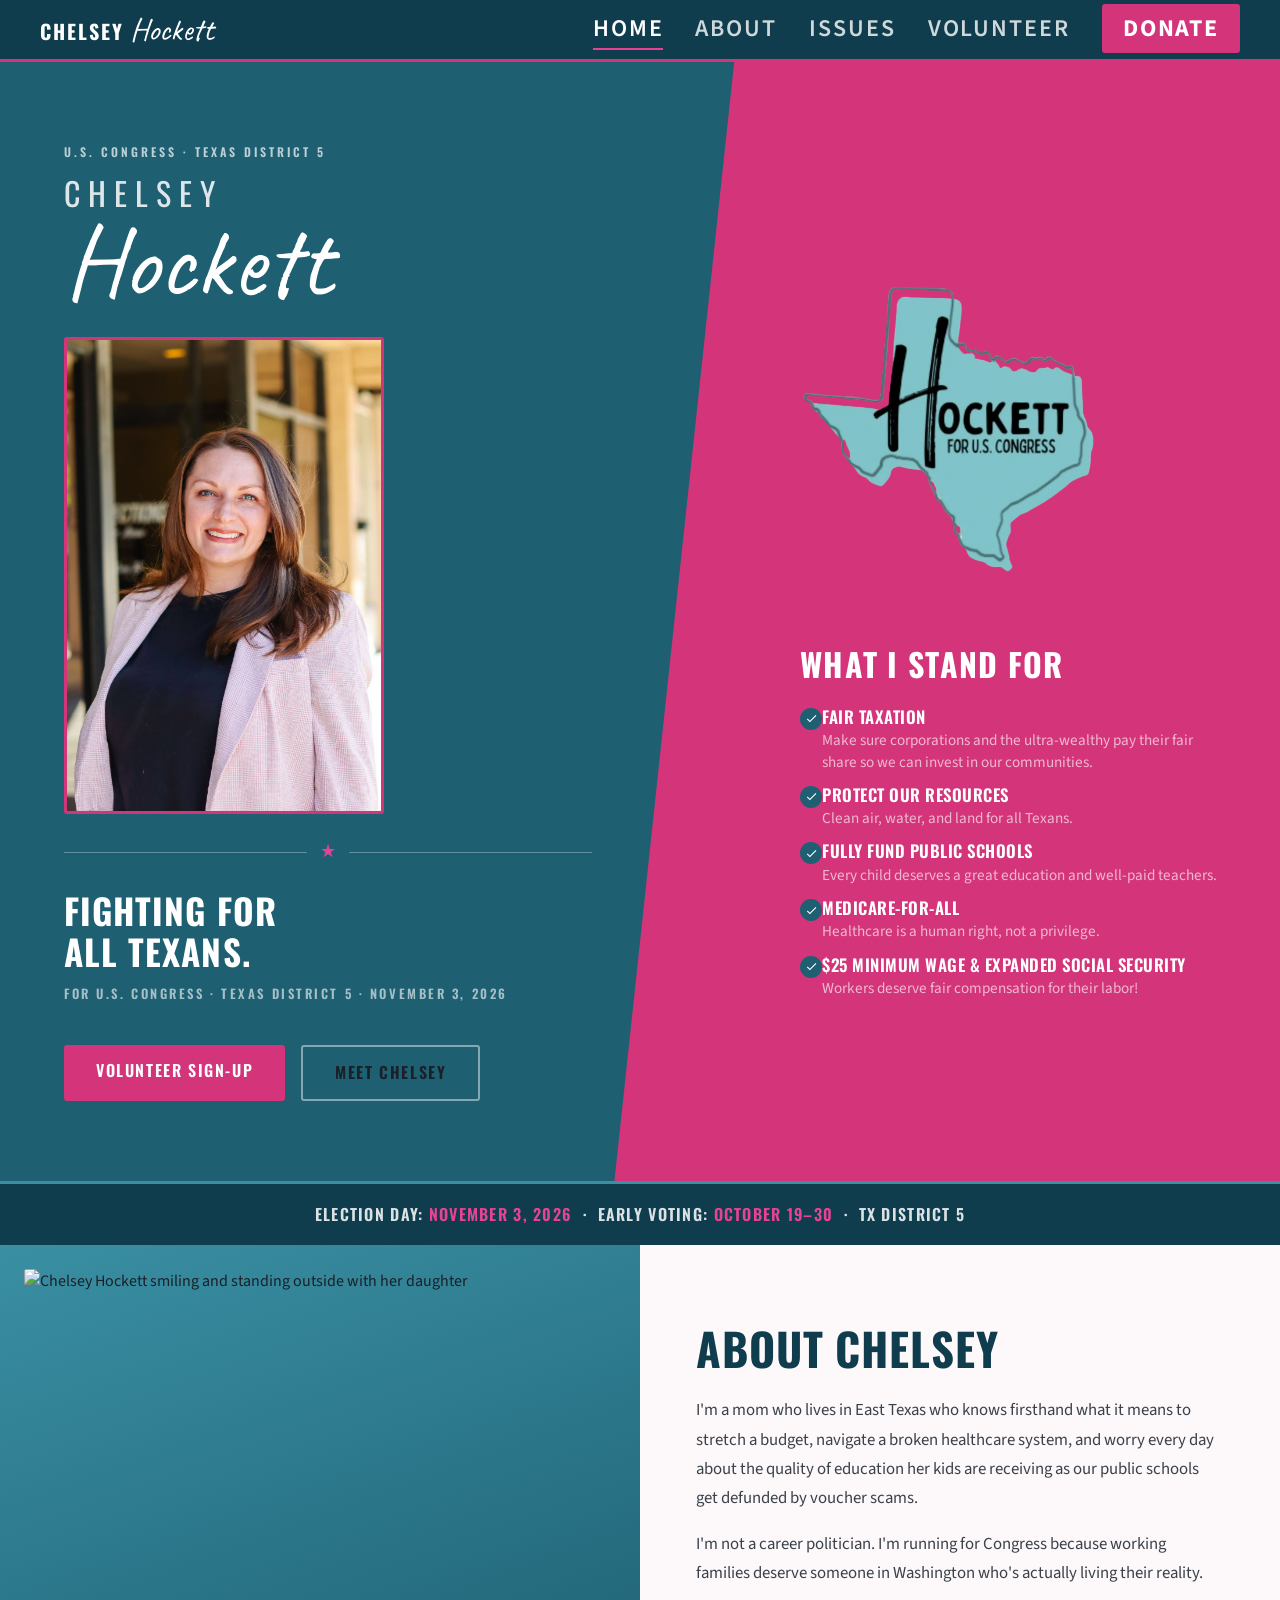
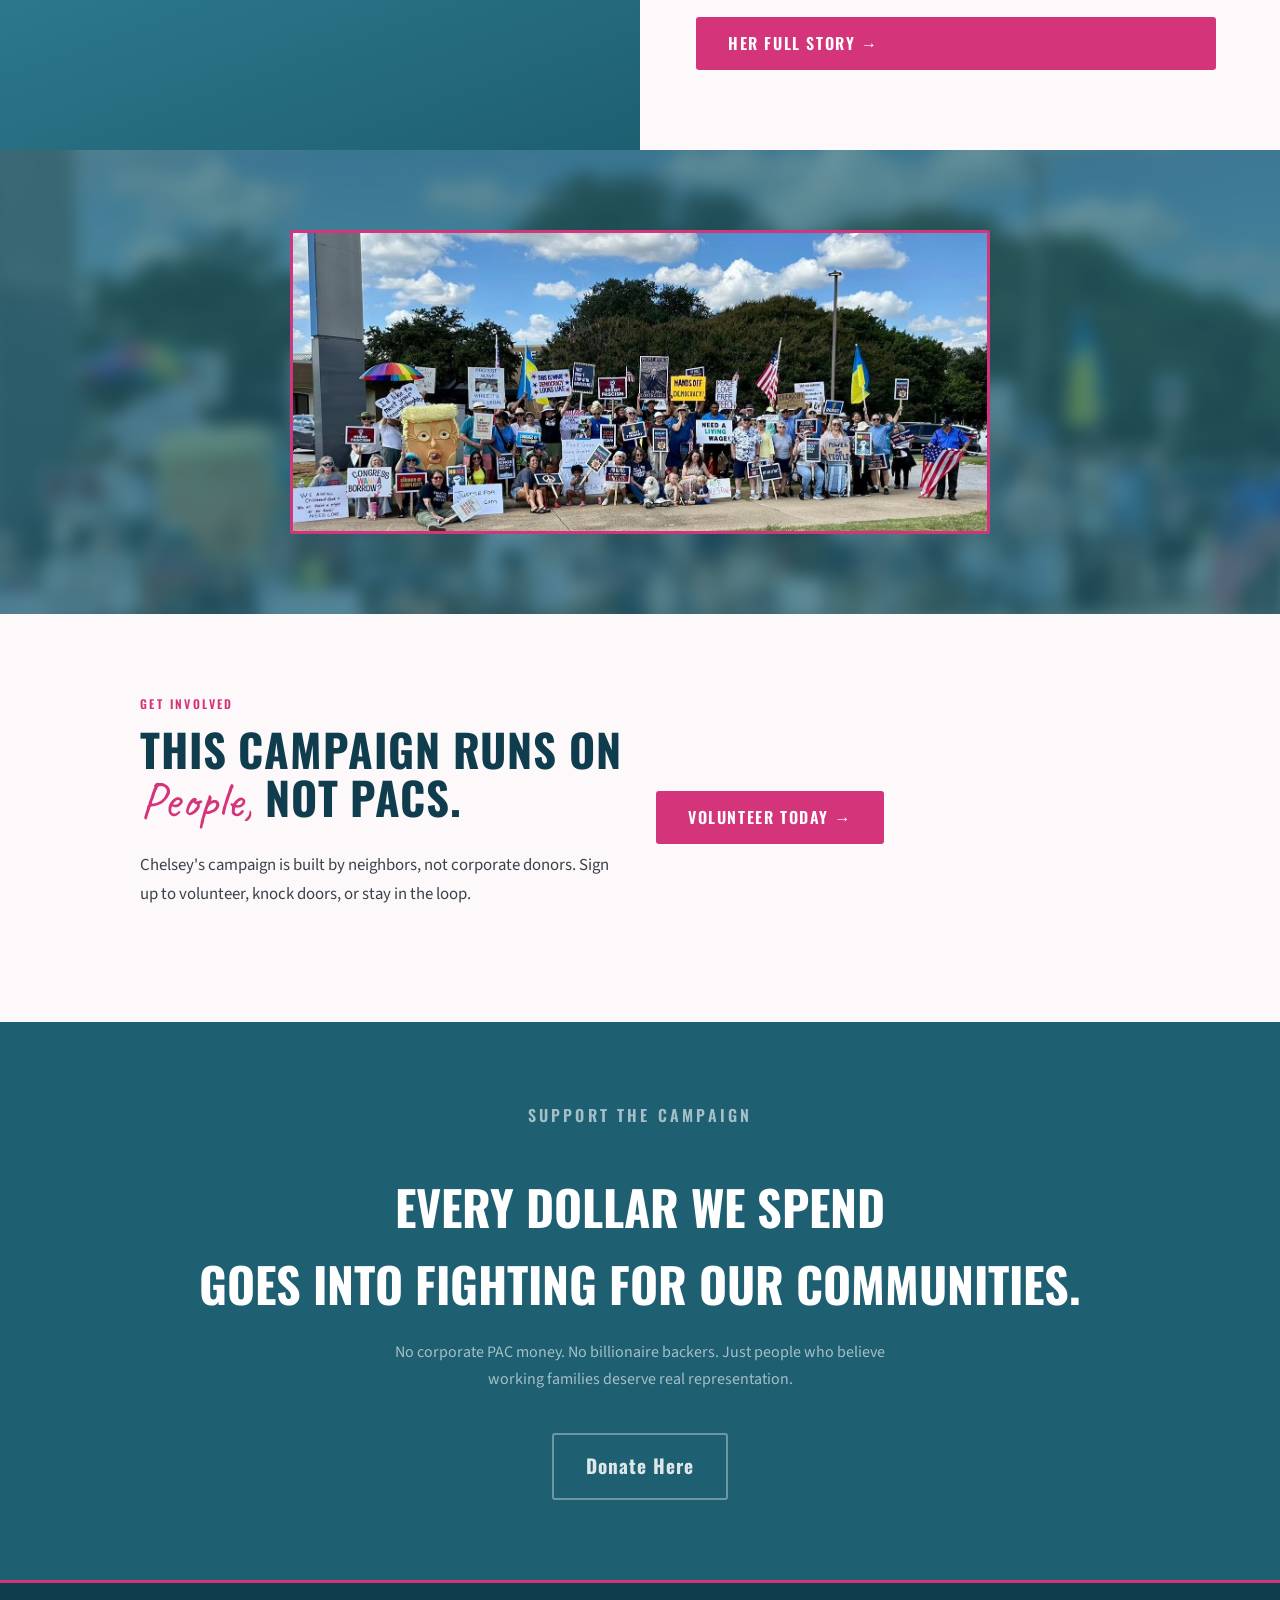
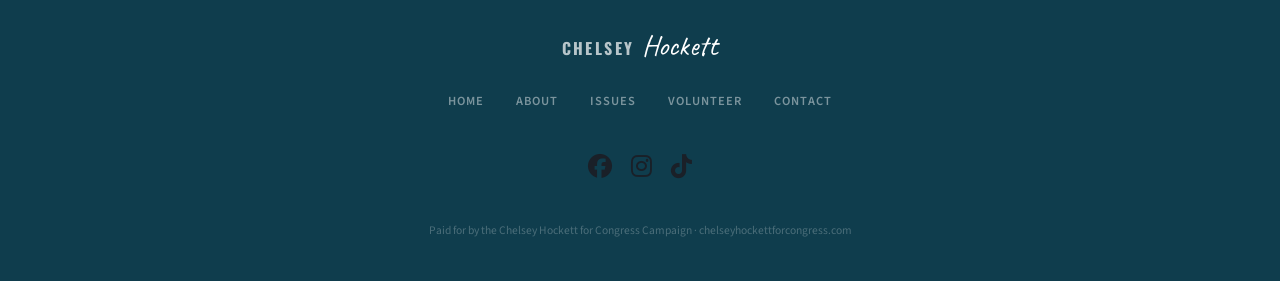
==== index.html @ 391f7891 "fixed mobile nav button and event calendar API" ====
<!doctype html>
<html lang="en">
  <head>
    <meta charset="UTF-8" />
    <meta name="viewport" content="width=device-width, initial-scale=1.0" />
    <title>Chelsey Hockett for Congress</title>
    <link
      href="https://fonts.googleapis.com/css2?family=Oswald:wght@400;600;700&family=Satisfy&family=Source+Sans+3:wght@400;600&display=swap"
      rel="stylesheet"
    />
    <link
      href="https://fonts.googleapis.com/css2?family=Caveat:wght@400..700&family=Oswald:wght@400;600;700&family=Satisfy&family=Source+Sans+3:wght@400;600&display=swap"
      rel="stylesheet"
    />
    <link
      rel="stylesheet"
      href="https://cdnjs.cloudflare.com/ajax/libs/font-awesome/6.5.0/css/all.min.css"
    />
    <link rel="stylesheet" href="css/style.css" />
  </head>

  <body>
    <!-- NAV -->
    <nav>
      <div class="nav-logo">
        <span class="nav-logo-bold">Chelsey</span>
        <span class="nav-logo-script">Hockett</span>
      </div>
      <button
        class="nav-toggle"
        aria-label="Toggle navigation"
        onclick="
          this.classList.toggle('open');
          document.querySelector('.nav-links').classList.toggle('open');
        "
      >
        <span></span><span></span><span></span>
      </button>
      <ul class="nav-links">
        <li><a href="index.html" class="active">Home</a></li>
        <li><a href="about.html">About</a></li>
        <li><a href="issues.html">Issues</a></li>
        <li><a href="volunteer.html">Volunteer</a></li>
        <li>
          <a
            href="https://secure.actblue.com/donate/chelseyhockettforcongress"
            class="nav-donate"
            >Donate</a
          >
        </li>
      </ul>
    </nav>

    <!-- HERO -->
    <section class="hero">
      <div class="hero-text">
        <p class="hero-eyebrow">U.S. Congress · Texas District 5</p>
        <div class="hero-name-block">
          <span class="hero-first">Chelsey</span>
          <span class="hero-last">Hockett</span>
        </div>
        <img
          src="images/chelsey.jpg"
          alt="Chelsey Hockett"
          style="
            width: 100%;
            max-width: 320px;
            border-radius: 3px;
            margin-bottom: 1.5rem;
            object-fit: cover;
            border: 3px solid var(--pink);
          "
        />
        <div class="hero-divider">
          <div class="hero-divider-line"></div>
          <span class="texas-star">★</span>
          <div class="hero-divider-line"></div>
        </div>
        <h2 class="hero-tagline">Fighting for<br />ALL Texans.</h2>
        <p class="hero-sub-race">
          For U.S. Congress · Texas District 5 · November 3, 2026
        </p>
        <div class="hero-ctas">
          <a
            href="https://lp.constantcontactpages.com/sl/wIpSok3"
            class="btn-pink"
            >Volunteer Sign-Up</a
          >
          <a href="about.html" class="btn-outline-white">Meet Chelsey</a>
        </div>
      </div>

      <div class="hero-right">
        <div>
          <img
            src="images/logo.png"
            alt="Chelsey Hockett Campaign Logo"
            style="
              width: 70%;
              max-width: 320px;
              border-radius: 3px;
              margin-bottom: 1.5rem;
              object-fit: cover;
              border: 3px solid var(--pink);
            "
          />
        </div>
        <h2>What I Stand For</h2>
        <ul class="checklist">
          <li>
            <span class="check-icon"><svg viewBox="0 0 24 24">
                <path d="M9 16.17L4.83 12l-1.42 1.41L9 19 21 7l-1.41-1.41L9 16.17z" />
              </svg></span>
            <span class="check-content">
              <span class="check-title">Fair Taxation</span>
              <span class="check-sub">Make sure corporations and the ultra-wealthy pay their fair share so we can invest in our communities.</span>
            </span>
            </li>
            <li>
              <span class="check-icon"><svg viewBox="0 0 24 24">
                  <path d="M9 16.17L4.83 12l-1.42 1.41L9 19 21 7l-1.41-1.41L9 16.17z" />
                </svg></span>
              <span class="check-content">
                <span class="check-title">Protect Our Resources</span>
                <span class="check-sub">Clean air, water, and land for all Texans.</span>
              </span>
            </li>
            <li>
              <span class="check-icon"><svg viewBox="0 0 24 24">
                  <path d="M9 16.17L4.83 12l-1.42 1.41L9 19 21 7l-1.41-1.41L9 16.17z" />
                </svg></span>
              <span class="check-content">
                <span class="check-title">Fully Fund Public Schools</span>
                <span class="check-sub">Every child deserves a great education and well-paid
                  teachers.</span>
              </span>
            </li>
            <li>
              <span class="check-icon"><svg viewBox="0 0 24 24">
                  <path d="M9 16.17L4.83 12l-1.42 1.41L9 19 21 7l-1.41-1.41L9 16.17z" />
                </svg></span>
              <span class="check-content">
                <span class="check-title">Medicare-for-All</span>
                <span class="check-sub">Healthcare is a human right, not a privilege.</span>
              </span>
            </li>
            <li>
              <span class="check-icon"><svg viewBox="0 0 24 24">
                  <path d="M9 16.17L4.83 12l-1.42 1.41L9 19 21 7l-1.41-1.41L9 16.17z" />
                </svg></span>
              <span class="check-content">
                <span class="check-title">$25 Minimum Wage & Expanded Social Security</span>
                <span class="check-sub">Workers deserve fair compensation for their labor!</span>
              </span>
            </li>
            </ul>
            </div>
            </section>
            
            <!-- INTRO STRIP -->
            <div class="intro-strip">
              <p>
                Election Day: <span>November 3, 2026</span> &nbsp;·&nbsp; Early Voting:
                <span>October 19–30</span> &nbsp;·&nbsp; TX District 5
              </p>
            </div>
            
            <!-- ABOUT -->
            <section class="about">
              <div class="about-image-col">
                <div class="about-image-inner">
                  <img src="images/chelseyandAva.jpg" alt="Chelsey Hockett smiling and standing outside with her daughter" style="
                          position: absolute;
                          top: 1.5rem;
                          left: 1.5rem;
                          width: calc(100% - 3rem);
                          height: calc(100% - 3rem);
                          object-fit: cover;
                          border-radius: 3px;
                        " />
                </div>
              </div>
              <div class="about-text">
                <h2 class="section-title">About Chelsey</h2>
                <p>
                  I'm a mom who lives in East Texas who knows firsthand what it means to
                  stretch a budget, navigate a broken healthcare system, and worry every
                  day about the quality of education her kids are receiving as our
                  public schools get defunded by voucher scams.
                </p>
                <p>
                  I'm not a career politician. I'm running for Congress because working
                  families deserve someone in Washington who's actually living their
                  reality.
                </p>
                <a href="about.html" class="btn-pink">Her Full Story →</a>
              </div>
            </section>

    <!-- ISSUES 
<section class="issues">
  <div class="issues-header">
    <p class="section-label">Her Platform</p>
    <h2 class="section-title">Fighting for <span class="accent">What Matters</span></h2>
  </div>
  <div class="issues-grid">
    <div class="issue-card">
      <h3>Fair Taxation</h3>
      <p>End the rigged tax system that rewards billionaires while working families carry the burden. Chelsey will fight to make the wealthy pay their fair share.</p>
      <a href="issues.html#affordability"> <span class="issue-tag">Learn More →</span> </a>
    </div>
    <div class="issue-card">
      <h3>Protect Our Resources</h3>
      <p>Clean air, clean water, and protected land for future generations. East Texas families deserve a government that safeguards what we have.</p>
      <a href="issues.html#resources"> <span class="issue-tag">Learn More →</span> </a>
    </div>
    <div class="issue-card">
      <h3>Fully Fund Public Schools</h3>
      <p>Every child deserves a great public education, not vouchers that drain our schools. Chelsey will fight for full funding and well-paid teachers.</p>
      <a href="issues.html#education"> <span class="issue-tag">Learn More →</span> </a>
    </div>
    <div class="issue-card">
      <h3>Medicare-for-All</h3>
      <p>Healthcare is a human right. No family should choose between a doctor visit and next month's rent. Chelsey will fight for universal coverage.</p>
      <a href="issues.html#affordability"> <span class="issue-tag">Learn More →</span> </a>
    </div>
    <div class="issue-card">
      <h3>$25 Minimum Wage</h3>
      <p>If you work full-time in East Texas, you should be able to afford your home and feed your kids. A $25 minimum wage and stronger Social Security make that possible.</p>
      <a href="issues.html#affordability"> <span class="issue-tag">Learn More →</span> </a>
    </div>
    <div class="issue-card">
      <h3>People Over Politics</h3>
      <p>Washington is full of politicians chasing headlines. Chelsey is focused on results through community empowerment.</p>
      <a href="issues.html#human-rights"> <span class="issue-tag">Learn More →</span> </a>
    </div>
  </div>
</section>
-->

<!--
    PRESS RELEASE
    <section class="press-release">
      <div class="press-release-content">
        <h2>Press Release</h2>
        <p>Latest news and updates from the campaign.</p>
      </div>
    </section> 
  -->

    <!-- COMMUNITY PHOTO -->
    <section class="quote-section" style="position: relative; overflow: hidden">
      <div
        class="photo-bg"
        style="
          position: absolute;
          inset: 0;
          background-image: url('images/protest.jpeg');
          background-size: cover;
          background-position: center;
          filter: blur(8px) brightness(0.6);
          transform: scale(1.1);
          opacity: 0.5;
        "
      ></div>
      <div style="position: relative">
        <img
          src="images/protest.jpeg"
          alt="Chelsey Hockett standing with a group of supporters outside"
          style="
            width: 100%;
            max-width: 700px;
            border-radius: 3px;
            margin: 0 auto;
            display: block;
            object-fit: cover;
            border: 3px solid var(--pink);
          "
        />
      </div>
    </section>

    <!-- JOIN -->
    <div class="join-wrap">
      <div class="join-inner">
        <div>
          <p class="section-label">Get Involved</p>
          <h2 class="section-title">
            This Campaign Runs on <span class="script-accent">People,</span> Not
            PACs.
          </h2>
          <p
            style="
              font-size: 1.05rem;
              color: #3a4149;
              line-height: 1.75;
              margin: 1.2rem 0 2rem;
            "
          >
            Chelsey's campaign is built by neighbors, not corporate donors. Sign
            up to volunteer, knock doors, or stay in the loop.
          </p>
        </div>
        <div>
          <a
            href="https://lp.constantcontactpages.com/sl/wQyLsHx"
            class="btn-pink"
            >Volunteer Today →</a
          >
        </div>
      </div>
    </div>

    <!-- DONATE -->
    <section class="donate-strip">
      <p class="section-label">Support the Campaign</p>
      <h2>Every Dollar we spend <br />goes into fighting for our communities.</h2>
      <p>
        No corporate PAC money. No billionaire backers. Just people who believe
        working families deserve real representation.
      </p>
      <div class="donate-amounts">
        <a
          href="https://secure.actblue.com/donate/chelseyhockettforcongress"
          class="donate-btn"
          >Donate Here</a
        >
      </div>
    </section>

    <!-- FOOTER -->
    <footer>
      <div class="footer-logo">
        <span class="footer-logo-bold">Chelsey</span>
        <span class="footer-logo-script">Hockett</span>
      </div>
      <ul class="footer-links">
        <li><a href="index.html">Home</a></li>
        <li><a href="about.html">About</a></li>
        <li><a href="issues.html">Issues</a></li>
        <li><a href="volunteer.html">Volunteer</a></li>
        <li>
          <a href="mailto:campaign@chelseyhockettforcongress.com">Contact</a>
        </li>
      </ul>
      <div class="footer-social">
        <a
          href="https://facebook.com/YOURPAGE"
          target="_blank"
          rel="noopener noreferrer"
          aria-label="Facebook"
        >
          <i class="fa-brands fa-facebook"></i>
        </a>
        <a
          href="https://instagram.com/YOURHANDLE"
          target="_blank"
          rel="noopener noreferrer"
          aria-label="Instagram"
        >
          <i class="fa-brands fa-instagram"></i>
        </a>
        <a
          href="https://tiktok.com/@YOURHANDLE"
          target="_blank"
          rel="noopener noreferrer"
          aria-label="TikTok"
        >
          <i class="fa-brands fa-tiktok"></i>
        </a>
      </div>
      <p class="footer-legal">
        Paid for by the Chelsey Hockett for Congress Campaign ·
        chelseyhockettforcongress.com
      </p>
    </footer>
  </body>
</html>
---- css/style.css ----
:root {
  --teal: #3a8fa3;
  --teal-dark: #1e5f72;
  --teal-deeper: #0f3d4d;
  --teal-light: #d6eef4;
  --pink: #d4357a;
  --pink-bright: #e84393;
  --pink-light: #fce8f2;
  --white: #ffffff;
  --cream: #fdf9fb;
  --charcoal: #1a2028;
  --gray-mid: #7a8490;
  --gray-light: #f2f5f7;
}

* {
  margin: 0;
  padding: 0;
  box-sizing: border-box;
}

body {
  font-family: 'Source Sans 3', sans-serif;
  background: var(--white);
  color: var(--charcoal);
  line-height: 1.6;
}

/* NAV */
nav {
  background: var(--teal-deeper);
  display: flex;
  align-items: center;
  justify-content: space-between;
  padding: 0 2.5rem;
  height: 62px;
  position: sticky;
  top: 0;
  z-index: 100;
  border-bottom: 3px solid var(--pink);
}

.nav-logo { display: flex; align-items: baseline; gap: 0.4rem; }
.nav-logo-bold { font-family: 'Oswald', sans-serif; font-size: 1.25rem; font-weight: 700; color: var(--white); letter-spacing: 0.1em; text-transform: uppercase; }
.nav-logo-script { font-family: 'Caveat', cursive; font-size: 2rem; color: var(--white); }
.nav-links { display: flex; gap: 2rem; list-style: none; align-items: center; }
.nav-links a { color: rgba(255,255,255,0.8); text-decoration: none; font-size: 1.5rem; font-weight: 600; letter-spacing: 0.08em; text-transform: uppercase; transition: color 0.2s; }
.nav-links a:hover { color: var(--white); }
.nav-links a.active { color: var(--white); border-bottom: 2px solid var(--pink-bright); padding-bottom: 2px; }
.nav-donate { background: var(--pink) !important; color: var(--white) !important; padding: 0.45rem 1.3rem; border-radius: 3px; font-weight: 700 !important; border-bottom: none !important; }
.nav-donate:hover { background: var(--pink-bright) !important; }

/* FOOTER */
footer {
  background: var(--teal-deeper);
  border-top: 3px solid var(--pink);
  padding: 2.5rem 4rem;
  display: flex;
  flex-direction: column;
  align-items: center;
  gap: 1.2rem;
}

.footer-logo { display: flex; align-items: baseline; gap: 0.5rem; }
.footer-logo-bold { font-family: 'Oswald', sans-serif; font-size: 1rem; font-weight: 700; color: rgba(255,255,255,0.7); letter-spacing: 0.15em; text-transform: uppercase; }
.footer-logo-script { font-family: 'Caveat', cursive; font-size: 1.8rem; color: var(--white); }
.footer-links { display: flex; gap: 2rem; list-style: none; }
.footer-links a { color: rgba(255,255,255,0.45); text-decoration: none; font-size: 0.78rem; font-weight: 600; letter-spacing: 0.08em; text-transform: uppercase; }
.footer-links a:hover { color: var(--white); }
.footer-legal { font-size: 0.72rem; color: rgba(255,255,255,0.25); text-align: center; }
.footer-social {
  display: flex;
  gap: 1.2rem;
  justify-content: center;
  margin: 1rem 0;
}

.footer-social a {
  font-size: 1.5rem;
  color: inherit;
  text-decoration: none;
  transition: opacity 0.2s;
}

.footer-social a:hover {
  opacity: 0.7;
}

/* CONTACT FORM */
.contact-section {
  background: var(--gray-light);
  padding: 5rem 2rem;
}

.contact-inner {
  max-width: 600px;
  margin: 0 auto;
  text-align: center;
}

.contact-form {
  background: var(--white);
  border: 1px solid #dde3e8;
  border-top: 4px solid var(--teal);
  border-radius: 4px;
  padding: 2.5rem;
  text-align: left;
}

.contact-form .form-field {
  margin-bottom: 1.25rem;
}

.contact-form .form-field label {
  font-size: 0.8rem;
  font-weight: 600;
  letter-spacing: 0.08em;
  text-transform: uppercase;
  color: var(--gray-mid);
  margin-bottom: 0.4rem;
  display: block;
}

.contact-form .form-field input,
.contact-form .form-field textarea {
  width: 100%;
  padding: 0.75rem 0.9rem;
  border: 1px solid #dde3e8;
  border-radius: 3px;
  font-family: 'Source Sans 3', sans-serif;
  font-size: 1rem;
  color: var(--charcoal);
  transition: border-color 0.2s;
  outline: none;
}

.contact-form .form-field input:focus,
.contact-form .form-field textarea:focus {
  border-color: var(--teal);
}

.contact-form .form-field textarea {
  resize: vertical;
  min-height: 120px;
}

.contact-form .btn-pink {
  width: 100%;
  margin-top: 0.5rem;
}

/* BUTTONS */
.btn-pink {
  background: var(--pink);
  color: var(--white);
  padding: 0.85rem 2rem;
  font-family: 'Oswald', sans-serif;
  font-size: 1rem;
  font-weight: 600;
  letter-spacing: 0.1em;
  text-transform: uppercase;
  border: none;
  border-radius: 3px;
  cursor: pointer;
  text-decoration: none;
  display: inline-block;
  transition: background 0.2s, transform 0.1s;
}

.btn-pink:hover { background: var(--pink-bright); transform: translateY(-1px); }

.btn-outline-white {
  background: transparent;
  color: var(--charcoal);
  padding: 0.85rem 2rem;
  font-family: 'Oswald', sans-serif;
  font-size: 1rem;
  font-weight: 600;
  letter-spacing: 0.1em;
  text-transform: uppercase;
  border: 2px solid rgba(255,255,255,0.45);
  border-radius: 3px;
  cursor: pointer;
  text-decoration: none;
  display: inline-block;
  transition: border-color 0.2s, background 0.2s;
}

.btn-outline-white:hover { border-color: var(--white); background: rgba(255,255,255,0.1); }

.btn-white {
  background: var(--white);
  color: var(--pink);
  padding: 0.85rem 2rem;
  font-family: 'Oswald', sans-serif;
  font-size: 1rem;
  font-weight: 700;
  letter-spacing: 0.1em;
  text-transform: uppercase;
  border: none;
  border-radius: 3px;
  cursor: pointer;
  text-decoration: none;
  display: inline-block;
  transition: opacity 0.2s;
}

.btn-white:hover { opacity: 0.9; }

.btn-outline-pink {
  background: transparent;
  color: var(--white);
  padding: 0.85rem 2rem;
  font-family: 'Oswald', sans-serif;
  font-size: 1rem;
  font-weight: 700;
  letter-spacing: 0.1em;
  text-transform: uppercase;
  border: 2px solid rgba(255,255,255,0.6);
  border-radius: 3px;
  cursor: pointer;
  text-decoration: none;
  display: inline-block;
  transition: border-color 0.2s;
}

.btn-outline-pink:hover { border-color: var(--white); }

/* SECTIONS & COMPONENTS */
.section-label {
  font-family: 'Oswald', sans-serif;
  font-size: 0.75rem;
  font-weight: 600;
  letter-spacing: 0.2em;
  text-transform: uppercase;
  color: var(--pink);
  margin-bottom: 0.8rem;
}

.section-title {
  font-family: 'Oswald', sans-serif;
  font-size: clamp(2rem, 3.5vw, 2.8rem);
  font-weight: 700;
  text-transform: uppercase;
  color: var(--teal-deeper);
  line-height: 1.05;
  margin-bottom: 1.5rem;
  letter-spacing: 0.02em;
}

.section-title .accent { color: var(--pink); }

.section-title .script-accent {
  font-family: 'Caveat', cursive;
  font-size: 1.15em;
  text-transform: none;
  font-weight: 400;
  letter-spacing: 0;
  color: var(--pink);
}

/* HOMEPAGE STYLES */

/* HERO */
.hero {
  background: var(--teal-dark);
  min-height: 90vh;
  display: grid;
  grid-template-columns: 1fr 1fr;
  overflow: hidden;
  position: relative;
}

.hero::after {
  content: '';
  position: absolute;
  top: 0;
  right: 0;
  width: 52%;
  height: 100%;
  background: var(--pink);
  clip-path: polygon(18% 0%, 100% 0%, 100% 100%, 0% 100%);
  z-index: 0;
}

.hero-text {
  display: flex;
  flex-direction: column;
  justify-content: center;
  padding: 5rem 3rem 5rem 4rem;
  position: relative;
  z-index: 2;
}

.hero-eyebrow {
  font-family: 'Oswald', sans-serif;
  font-size: 0.75rem;
  font-weight: 600;
  letter-spacing: 0.25em;
  text-transform: uppercase;
  color: rgba(255,255,255,0.7);
  margin-bottom: 1rem;
}

.hero-name-block { margin-bottom: 1.5rem; }

.hero-first {
  font-family: 'Oswald', sans-serif;
  font-size: 2rem;
  font-weight: 400;
  letter-spacing: 0.25em;
  text-transform: uppercase;
  color: rgba(255,255,255,0.85);
  display: block;
  line-height: 1;
  margin-bottom: 0.1rem;
}

.hero-last {
  font-family: 'Caveat', cursive;
  font-size: clamp(5rem, 8vw, 7rem);
  color: var(--white);
  display: block;
  line-height: 1;
}

.hero-divider {
  display: flex;
  align-items: center;
  gap: 0.8rem;
  margin-bottom: 1.5rem;
}

.hero-divider-line {
  flex: 1;
  height: 1px;
  background: rgba(255,255,255,0.3);
}

.texas-star {
  color: var(--pink-bright);
  font-size: 1.1rem;
}

.hero-tagline {
  font-family: 'Oswald', sans-serif;
  font-size: clamp(1.6rem, 3vw, 2.2rem);
  font-weight: 700;
  color: var(--white);
  text-transform: uppercase;
  letter-spacing: 0.03em;
  line-height: 1.15;
  margin-bottom: 0.8rem;
}

.hero-sub-race {
  font-family: 'Oswald', sans-serif;
  font-size: 0.8rem;
  font-weight: 600;
  letter-spacing: 0.2em;
  text-transform: uppercase;
  color: rgba(255,255,255,0.6);
  margin-bottom: 2.5rem;
}

.hero-ctas {
  display: flex;
  gap: 1rem;
  flex-wrap: wrap;
}

.hero-right {
  position: relative;
  z-index: 2;
  display: flex;
  flex-direction: column;
  justify-content: center;
  padding: 5rem 3.5rem 5rem 10rem;
}

.hero-right h2 {
  font-family: 'Oswald', sans-serif;
  font-size: clamp(1.6rem, 2.5vw, 2.2rem);
  font-weight: 700;
  text-transform: uppercase;
  color: var(--white);
  letter-spacing: 0.04em;
  margin-bottom: 1.5rem;
  line-height: 1.15;
}

.photo-section {
  position: relative;
  overflow: hidden;
}

.photo-bg {
  position: absolute;
  inset: 0;
  background-image: url('images/protest.jpg');
  background-size: cover;
  background-position: center;
  filter: blur(8px) brightness(0.6);
  transform: scale(1.1); 
  opacity: 0.5;
}

.photo-main {
  position: relative; 
  display: block;
  margin: 0 auto;
  width: 60%;
  border: 4px solid var(--pink-bright);
}

.checklist {
  list-style: none;
  display: flex;
  flex-direction: column;
  gap: 0.75rem;
}

.checklist li {
  display: flex;
  align-items: flex-start;
}

.check-content {
  display: flex;
  flex-direction: column;
  gap: 0.2rem;
}

.check-title {
  font-family: 'Oswald', sans-serif;
  font-size: 1.05rem;
  font-weight: 600;
  color: var(--white);
  letter-spacing: 0.03em;
  text-transform: uppercase;
  line-height: 1.2;
}

.check-sub {
  font-family: 'Source Sans 3', sans-serif;
  font-size: 0.95rem;
  font-weight: 400;
  color: rgba(255, 255, 255, 0.65);
  text-transform: none;
  letter-spacing: 0;
  line-height: 1.4;
}

.check-icon {
  width: 22px;
  height: 22px;
  background: var(--teal-dark);
  border-radius: 50%;
  flex-shrink: 0;
  display: flex;
  align-items: center;
  justify-content: center;
  margin-top: 1px;
}

.check-icon svg {
  width: 13px;
  height: 13px;
  fill: var(--white);
}

.intro-strip {
  background: var(--teal-deeper);
  padding: 1.1rem 4rem;
  display: flex;
  align-items: center;
  justify-content: center;
  gap: 1rem;
  border-top: 3px solid var(--teal);
}

.intro-strip p {
  font-family: 'Oswald', sans-serif;
  font-size: 1rem;
  font-weight: 600;
  letter-spacing: 0.08em;
  text-transform: uppercase;
  color: rgba(255,255,255,0.85);
  text-align: center;
}

.intro-strip span { color: var(--pink-bright); }

.about {
  display: grid;
  grid-template-columns: 1fr 1fr;
  min-height: 480px;
}

.about-image-col {
  background: var(--teal-light);
  position: relative;
  overflow: hidden;
  min-height: 420px;
}

.about-image-inner {
  width: 100%;
  height: 100%;
  min-height: 420px;
  background: linear-gradient(160deg, #3a8fa3 0%, #1e5f72 100%);
  display: flex;
  align-items: center;
  justify-content: center;
}

.about-text {
  padding: 5rem 4rem 5rem 3.5rem;
  background: var(--cream);
  display: flex;
  flex-direction: column;
  justify-content: center;
}

.about-text p {
  font-size: 1.05rem;
  color: #3a4149;
  line-height: 1.75;
  margin-bottom: 1rem;
}

.about-text p:last-of-type { margin-bottom: 1.8rem; }

.issues {
  padding: 6rem 4rem;
  background: var(--teal-deeper);
  position: relative;
  overflow: hidden;
}

.issues-header {
  text-align: center;
  margin-bottom: 3.5rem;
  position: relative;
  z-index: 2;
}

.issues-header .section-label { color: var(--pink-bright); }

.issues-header .section-title { color: var(--white); font-size: clamp(2rem, 3.5vw, 2.8rem); }

.issues-grid {
  display: grid;
  grid-template-columns: repeat(3, 1fr);
  gap: 1.25rem;
  max-width: 1100px;
  margin: 0 auto;
  position: relative;
  z-index: 2;
}

.issue-card {
  background: rgba(255,255,255,0.06);
  border: 1px solid rgba(255,255,255,0.1);
  border-top: 3px solid var(--pink);
  border-radius: 3px;
  padding: 2rem 1.75rem;
  transition: background 0.2s;
}

.issue-card:hover { background: rgba(255,255,255,0.1); }

.issue-card h3 {
  font-family: 'Oswald', sans-serif;
  font-size: 1.15rem;
  font-weight: 700;
  text-transform: uppercase;
  letter-spacing: 0.05em;
  color: var(--white);
  margin-bottom: 0.7rem;
}

.issue-card p {
  font-size: 0.9rem;
  color: rgba(255,255,255,0.65);
  line-height: 1.65;
}

.issue-tag {
  display: inline-block;
  margin-top: 1.1rem;
  font-family: 'Oswald', sans-serif;
  font-size: 0.7rem;
  font-weight: 600;
  letter-spacing: 0.15em;
  text-transform: uppercase;
  color: var(--pink-bright);
  border-bottom: 1px solid var(--pink);
  padding-bottom: 1px;
}

/* EVENTS */
.events {
  background: var(--pink-light);
  padding: 5rem 4rem;
  position: relative;
  overflow: hidden;
}

.events-header {
  text-align: center;
  margin-bottom: 3rem;
  position: relative;
  z-index: 2;
}

.events-header .section-label { color: var(--teal); }
.events-header .section-title { color: var(--charcoal); }

.events-grid {
  display: grid;
  grid-template-columns: repeat(3, 1fr);
  gap: 1.25rem;
  max-width: 1100px;
  margin: 0 auto;
  position: relative;
  z-index: 2;
}

.event-card {
  background: rgba(255,255,255,0.06);
  border: 1px solid rgba(255,255,255,0.1);
  border-top: 3px solid var(--pink);
  border-radius: 3px;
  padding: 1.75rem;
  display: flex;
  flex-direction: column;
  gap: 0.75rem;
  transition: background 0.2s;
}

.event-card:hover { background: rgba(255,255,255,0.1); }

.event-date-row { display: flex; align-items: center; gap: 0.75rem; }

.event-date-box {
  background: var(--pink);
  border-radius: 3px;
  padding: 0.3rem 0.65rem;
  text-align: center;
  flex-shrink: 0;
}

.event-date-box .month {
  font-family: 'Oswald', sans-serif;
  font-size: 0.62rem;
  font-weight: 700;
  letter-spacing: 0.15em;
  text-transform: uppercase;
  color: (var(--charcoal));
  line-height: 1;
}

.event-date-box .day {
  font-family: 'Oswald', sans-serif;
  font-size: 1.4rem;
  font-weight: 700;
  color: var(--charcoal);
  line-height: 1;
}

.event-type-badge {
  font-family: 'Oswald', sans-serif;
  font-size: 0.62rem;
  font-weight: 700;
  letter-spacing: 0.15em;
  text-transform: uppercase;
  color: var(--teal);
  background: rgba(232,67,147,0.15);
  border: 1px solid rgba(232,67,147,0.3);
  padding: 0.25rem 0.65rem;
  border-radius: 2px;
}

.event-card h3 {
  font-family: 'Oswald', sans-serif;
  font-size: 1.1rem;
  font-weight: 700;
  text-transform: uppercase;
  letter-spacing: 0.05em;
  color: var(--charcoal);
  line-height: 1.2;
  margin: 0;
}

.event-meta { display: flex; flex-direction: column; gap: 0.25rem; }

.event-meta span {
  font-size: 0.83rem;
  color: var(--charcoal);  line-height: 1.4;
}

.event-meta span strong { color: var(--charcoal); font-weight: 600; }

.event-link {
  display: inline-block;
  margin-top: 0.25rem;
  font-family: 'Oswald', sans-serif;
  font-size: 0.7rem;
  font-weight: 600;
  letter-spacing: 0.15em;
  text-transform: uppercase;
  color: var(--charcoal);
  text-decoration: none;
  border-bottom: 1px solid var(--pink);
  padding-bottom: 1px;
  width: fit-content;
}

/* Mobile */
@media (max-width: 768px) {
  .events { padding: 4rem 1.5rem; }
  .events-grid { grid-template-columns: 1fr; }
}

/* QUOTE */
.quote-section {
  background: var(--teal);
  padding: 5rem 4rem;
  text-align: center;
  position: relative;
  overflow: hidden;
}

.quote-section::before {
  position: absolute;
  top: -3rem;
  left: 1rem;
  font-family: 'Caveat', cursive;
  font-size: 18rem;
  color: rgba(255,255,255,0.1);
  line-height: 1;
  pointer-events: none;
}

.quote-text {
  font-family: 'Caveat', cursive;
  font-size: clamp(1.3rem, 2.5vw, 1.8rem);
  color: var(--white);
  max-width: 820px;
  margin: 0 auto 1.5rem;
  line-height: 1.6;
  position: relative;
  z-index: 2;
}

.quote-attr {
  font-family: 'Oswald', sans-serif;
  font-size: 0.8rem;
  font-weight: 600;
  letter-spacing: 0.15em;
  text-transform: uppercase;
  color: rgba(255,255,255,0.7);
  position: relative;
  z-index: 2;
}

.quote-section cite {
  font-family: 'Oswald', sans-serif;
  font-size: 0.78rem;
  font-weight: 600;
  letter-spacing: 0.15em;
  text-transform: uppercase;
  color: rgba(255,255,255,0.6);
  font-style: normal;
  position: relative;
  z-index: 2;
}

/* JOIN */
.join-wrap {
  background: var(--cream);
  padding: 5rem 3rem;
}

.join-inner {
  max-width: 1000px;
  margin: 0 auto;
  display: grid;
  grid-template-columns: 1fr 1fr;
  gap: 2rem;
  align-items: center;
}

.join-form {
  display: flex;
  flex-direction: column;
  align-items: center;
  justify-content: center;
  text-align: center;
}

.join-form h3 {
  font-family: 'Oswald', sans-serif;
  font-size: 1.4rem;
  font-weight: 700;
  text-transform: uppercase;
  color: var(--teal-deeper);
  margin-bottom: 1.5rem;
  letter-spacing: 0.04em;
}

.form-row {
  display: grid;
  grid-template-columns: 1fr 1fr;
  gap: 0.75rem;
  margin-bottom: 0.75rem;
}

.form-field {
  display: flex;
  flex-direction: column;
  gap: 0.3rem;
  margin-bottom: 0.75rem;
}

.form-field label {
  font-size: 0.75rem;
  font-weight: 600;
  letter-spacing: 0.08em;
  text-transform: uppercase;
  color: var(--gray-mid);
}

.form-field input {
  padding: 0.65rem 0.85rem;
  border: 1px solid #dde3e8;
  border-radius: 3px;
  font-family: 'Source Sans 3', sans-serif;
  font-size: 0.95rem;
  color: var(--charcoal);
  transition: border-color 0.2s;
  outline: none;
}

.form-field input:focus { border-color: var(--teal); }

.btn-form {
  width: 100%;
  background: var(--pink);
  color: var(--white);
  padding: 0.9rem;
  font-family: 'Oswald', sans-serif;
  font-size: 1rem;
  font-weight: 600;
  letter-spacing: 0.1em;
  text-transform: uppercase;
  border: none;
  border-radius: 3px;
  cursor: pointer;
  margin-top: 0.5rem;
  transition: background 0.2s;
}

.btn-form:hover { background: var(--pink-bright); }

/* DONATE */
.donate-strip {
  background: var(--teal-dark);
  padding: 5rem 4rem;
  text-align: center;
  position: relative;
  overflow: hidden;
}

.donate-strip .section-label { color: rgba(255,255,255,0.6); }

.donate-strip h2 {
  font-family: 'Oswald', sans-serif;
  font-size: clamp(2rem, 4vw, 3rem);
  font-weight: 700;
  text-transform: uppercase;
  color: var(--white);
  margin: 0.5rem 0 1rem;
  position: relative;
  z-index: 2;
}

.donate-strip p {
  color: rgba(255,255,255,0.6);
  font-size: 1rem;
  max-width: 540px;
  margin: 0 auto 2.5rem;
  line-height: 1.7;
  position: relative;
  z-index: 2;
}

.donate-amounts {
  display: flex;
  gap: 1rem;
  justify-content: center;
  flex-wrap: wrap;
  position: relative;
  z-index: 2;
}

.donate-btn {
  background: transparent;
  border: 2px solid rgba(255,255,255,0.35);
  color: rgba(255,255,255,0.85);
  padding: 1rem 2rem;
  font-family: 'Oswald', sans-serif;
  font-size: 1.2rem;
  font-weight: 700;
  letter-spacing: 0.05em;
  border-radius: 3px;
  cursor: pointer;
  transition: all 0.2s;
  min-width: 100px;
  text-decoration: none;
  display: inline-block;
}

.donate-btn:hover, .donate-btn.featured {
  background: var(--pink);
  border-color: var(--pink);
  color: var(--white);
}

/* ABOUT PAGE STYLES */

.about-hero {
  display: grid;
  grid-template-columns: 1fr 1fr;
  min-height: 88vh;
  position: relative;
  overflow: hidden;
}

.about-hero-photo {
  background: linear-gradient(160deg, #3a8fa3 0%, #0f3d4d 100%);
  position: relative;
  display: flex;
  align-items: flex-end;
  justify-content: center;
  overflow: hidden;
  min-height: 480px;
}

.photo-placeholder {
  width: 100%;
  height: 100%;
  min-height: 480px;
  display: flex;
  flex-direction: column;
  align-items: center;
  justify-content: center;
  gap: 0.5rem;
}

.photo-placeholder-label {
  font-family: 'Oswald', sans-serif;
  font-size: 0.7rem;
  letter-spacing: 0.2em;
  text-transform: uppercase;
  color: rgba(255,255,255,0.25);
}

.about-hero-photo::after {
  content: '';
  position: absolute;
  bottom: 0; right: -1px;
  width: 80px;
  height: 100%;
  background: var(--cream);
  clip-path: polygon(100% 0%, 100% 100%, 0% 100%);
  z-index: 2;
}

.about-hero-text {
  background: var(--cream);
  display: flex;
  flex-direction: column;
  justify-content: center;
  padding: 5rem 4rem 5rem 3.5rem;
  position: relative;
  z-index: 2;
}

.hero-name-display { margin-bottom: 1.2rem; }

.hero-name-display .first {
  font-family: 'Oswald', sans-serif;
  font-size: 1rem;
  font-weight: 700;
  letter-spacing: 0.3em;
  text-transform: uppercase;
  color: var(--teal-dark);
  display: block;
  margin-bottom: 0.1rem;
}

.hero-name-display .last {
  font-family: 'Caveat', cursive;
  font-size: clamp(3.5rem, 6vw, 5rem);
  color: var(--teal-deeper);
  display: block;
  line-height: 1;
}

.hero-descriptor {
  display: flex;
  flex-wrap: wrap;
  gap: 0.5rem;
  margin-bottom: 1.8rem;
}

.descriptor-tag {
  font-family: 'Oswald', sans-serif;
  font-size: 0.72rem;
  font-weight: 700;
  letter-spacing: 0.15em;
  text-transform: uppercase;
  color: var(--pink);
  background: var(--pink-light);
  padding: 0.3rem 0.8rem;
  border-radius: 2px;
  border: 1px solid rgba(212,53,122,0.2);
}

.hero-intro {
  font-size: 1.1rem;
  color: #3a4149;
  line-height: 1.8;
  margin-bottom: 2rem;
  border-left: 3px solid var(--teal);
  padding-left: 1.2rem;
}

.identity-strip {
  background: var(--teal-deeper);
  padding: 3rem 4rem;
  display: grid;
  grid-template-columns: repeat(4, 1fr);
  gap: 0;
  border-bottom: 4px solid var(--pink);
}

.identity-item {
  text-align: center;
  padding: 1.5rem 1rem;
  border-right: 1px solid rgba(255,255,255,0.08);
  display: flex;
  flex-direction: column;
  align-items: center;
  gap: 0.6rem;
}

.identity-item:last-child { border-right: none; }

.identity-icon {
  width: 48px;
  height: 48px;
  background: rgba(212,53,122,0.2);
  border-radius: 50%;
  display: flex;
  align-items: center;
  justify-content: center;
}

.identity-icon svg {
  width: 24px;
  height: 24px;
  fill: var(--pink-bright);
}

.identity-item h3 {
  font-family: 'Oswald', sans-serif;
  font-size: 1rem;
  font-weight: 700;
  text-transform: uppercase;
  letter-spacing: 0.08em;
  color: var(--white);
}

.identity-item p {
  font-size: 0.82rem;
  color: rgba(255,255,255,0.5);
  line-height: 1.4;
}

.story-section {
  display: grid;
  grid-template-columns: 1fr 1fr;
  min-height: 400px;
}

.story-section.reverse { direction: rtl; }
.story-section.reverse > * { direction: ltr; }

.story-photo {
  min-height: 380px;
  display: flex;
  align-items: center;
  justify-content: center;
  position: relative;
  overflow: hidden;
}

.story-photo.teal-bg { background: linear-gradient(135deg, #3a8fa3, #1e5f72); }
.story-photo.pink-bg { background: linear-gradient(135deg, #d4357a, #9b1f58); }
.story-photo.deep-bg { background: linear-gradient(135deg, #1e5f72, #0f3d4d); }

.story-photo-label {
  font-family: 'Oswald', sans-serif;
  font-size: 0.7rem;
  letter-spacing: 0.2em;
  text-transform: uppercase;
  color: rgba(255,255,255,0.25);
}

.story-text {
  padding: 4rem 3.5rem;
  display: flex;
  flex-direction: column;
  justify-content: center;
  background: var(--white);
}

.story-text.cream { background: var(--cream); }

.story-number {
  font-family: 'Caveat', cursive;
  font-size: 5rem;
  color: var(--teal-light);
  line-height: 1;
  margin-bottom: -1rem;
  display: block;
}

.story-text h2 {
  font-family: 'Oswald', sans-serif;
  font-size: clamp(1.6rem, 2.5vw, 2.1rem);
  font-weight: 700;
  text-transform: uppercase;
  letter-spacing: 0.04em;
  color: var(--teal-deeper);
  line-height: 1.1;
  margin-bottom: 1.2rem;
}

.story-text h2 .accent { color: var(--pink); }

.story-text p {
  font-size: 1rem;
  color: #3a4149;
  line-height: 1.8;
  margin-bottom: 1rem;
}

.story-text p:last-of-type { margin-bottom: 0; }

.full-quote {
  background: var(--pink);
  padding: 5rem 4rem;
  text-align: center;
  position: relative;
  overflow: hidden;
}

.full-quote::before {
  position: absolute;
  top: -3rem; left: 1rem;
  font-family: 'Caveat', cursive;
  font-size: 18rem;
  color: rgba(255,255,255,0.1);
  line-height: 1;
  pointer-events: none;
}

.full-quote blockquote {
  font-family: 'Caveat', cursive;
  font-size: clamp(1.4rem, 2.5vw, 2rem);
  color: var(--white);
  max-width: 800px;
  margin: 0 auto 1.2rem;
  line-height: 1.55;
  position: relative;
  z-index: 2;
}

.full-quote cite {
  font-family: 'Oswald', sans-serif;
  font-size: 0.8rem;
  font-weight: 600;
  letter-spacing: 0.18em;
  text-transform: uppercase;
  color: rgba(255,255,255,0.65);
  font-style: normal;
  position: relative;
  z-index: 2;
  display: block;
}

.endorsements {
  background: var(--gray-light);
  padding: 5rem 4rem;
  text-align: center;
}

.endorsements .section-label { text-align: center; }

.endorsements h2 {
  font-family: 'Oswald', sans-serif;
  font-size: clamp(2rem, 3vw, 2.6rem);
  font-weight: 700;
  text-transform: uppercase;
  color: var(--teal-deeper);
  margin-bottom: 3rem;
  letter-spacing: 0.04em;
}

.endorse-grid {
  display: flex;
  flex-wrap: wrap;
  gap: 0.75rem;
  justify-content: center;
  max-width: 860px;
  margin: 0 auto;
}

.endorse-badge {
  font-family: 'Oswald', sans-serif;
  font-size: 0.78rem;
  font-weight: 700;
  letter-spacing: 0.1em;
  text-transform: uppercase;
  color: var(--teal-dark);
  background: var(--white);
  border: 1px solid #c5d5dc;
  padding: 0.55rem 1.2rem;
  border-radius: 2px;
  display: inline-block;
}

.involvement {
  display: grid;
  grid-template-columns: 1fr 1fr;
  gap: 0;
}

.involvement-text {
  padding: 5rem 3.5rem 5rem 4rem;
  background: var(--teal-deeper);
  display: flex;
  flex-direction: column;
  justify-content: center;
}

.involvement-text .section-label { color: var(--pink-bright); }

.involvement-text h2 {
  font-family: 'Oswald', sans-serif;
  font-size: clamp(1.8rem, 2.5vw, 2.4rem);
  font-weight: 700;
  text-transform: uppercase;
  color: var(--white);
  letter-spacing: 0.04em;
  line-height: 1.1;
  margin-bottom: 1.5rem;
}

.involvement-text h2 .script {
  font-family: 'Caveat', cursive;
  text-transform: none;
  font-weight: 400;
  color: var(--pink-bright);
  font-size: 1.2em;
  letter-spacing: 0;
  display: block;
  line-height: 1;
}

.involvement-text p {
  font-size: 1rem;
  color: rgba(255,255,255,0.65);
  line-height: 1.8;
  margin-bottom: 1rem;
}

.involvement-list {
  list-style: none;
  margin: 0.5rem 0 2rem;
  display: flex;
  flex-direction: column;
  gap: 0.6rem;
}

.involvement-list li {
  display: flex;
  align-items: flex-start;
  gap: 0.75rem;
  font-size: 0.95rem;
  color: rgba(255,255,255,0.75);
  line-height: 1.5;
}

.involvement-list li::before {
  content: '★';
  color: var(--pink-bright);
  font-size: 0.7rem;
  flex-shrink: 0;
  margin-top: 0.3rem;
}

.involvement-photo {
  background: linear-gradient(135deg, #d4357a, #1e5f72);
  min-height: 400px;
  display: flex;
  align-items: center;
  justify-content: center;
  position: relative;
}

.about-cta {
  background: var(--pink);
  padding: 5rem 4rem;
  text-align: center;
}

.about-cta h2 {
  font-family: 'Oswald', sans-serif;
  font-size: clamp(1.8rem, 3vw, 2.6rem);
  font-weight: 700;
  text-transform: uppercase;
  color: var(--white);
  margin-bottom: 0.75rem;
}

.about-cta p {
  color: rgba(255,255,255,0.7);
  font-size: 1rem;
  max-width: 550px;
  margin: 0 auto 2rem;
  line-height: 1.7;
}

.about-cta .cta-buttons {
  display: flex;
  gap: 1rem;
  justify-content: center;
  flex-wrap: wrap;
}

/* ISSUES PAGE STYLES */

.page-hero {
  background: var(--teal-deeper);
  padding: 5rem 4rem 4rem;
  position: relative;
  overflow: hidden;
  text-align: center;
}

.page-hero::after {
  position: absolute;
  bottom: -2px;
  left: 0; right: 0;
  height: 5px;
  background: var(--pink);
}

.page-hero::before {
  position: absolute;
  top: -100px; right: -100px;
  width: 500px; height: 500px;
  border-radius: 50%;
  background: rgba(212,53,122,0.1);
  pointer-events: none;
}

.page-hero-label {
  font-family: 'Oswald', sans-serif;
  font-size: 0.75rem;
  font-weight: 600;
  letter-spacing: 0.25em;
  text-transform: uppercase;
  color: var(--pink-bright);
  margin-bottom: 1rem;
  position: relative;
  z-index: 2;
}

.page-hero h1 {
  font-family: 'Oswald', sans-serif;
  font-size: clamp(2.5rem, 5vw, 4rem);
  font-weight: 700;
  text-transform: uppercase;
  color: var(--white);
  letter-spacing: 0.03em;
  line-height: 1.05;
  position: relative;
  z-index: 2;
  margin-bottom: 0.5rem;
}

.page-hero h1 span {
  font-family: 'Caveat', cursive;
  font-weight: 400;
  text-transform: none;
  color: var(--pink-bright);
  font-size: 1.1em;
  letter-spacing: 0;
}

.page-hero-sub {
  font-size: 1.1rem;
  color: rgba(255,255,255,0.65);
  max-width: 600px;
  margin: 1.2rem auto 0;
  line-height: 1.7;
  position: relative;
  z-index: 2;
}

.issue-nav {
  background: var(--gray-light);
  padding: 1.25rem 2rem;
  display: flex;
  gap: 0.6rem;
  flex-wrap: wrap;
  justify-content: center;
  border-bottom: 1px solid #dde3e8;
  position: sticky;
  top: 62px;
  z-index: 90;
}

.issue-pill {
  font-family: 'Oswald', sans-serif;
  font-size: 0.75rem;
  font-weight: 600;
  letter-spacing: 0.1em;
  text-transform: uppercase;
  color: var(--teal-dark);
  background: var(--white);
  border: 1px solid #c5d5dc;
  padding: 0.4rem 1rem;
  border-radius: 20px;
  cursor: pointer;
  text-decoration: none;
  transition: all 0.2s;
  white-space: nowrap;
}

.issue-pill:hover, .issue-pill.active {
  background: var(--pink);
  border-color: var(--pink);
  color: var(--white);
}

.issues-content {
  max-width: 900px;
  margin: 0 auto;
  padding: 4rem 2rem 6rem;
}

.issue-section {
  margin-bottom: 1rem;
  border-radius: 4px;
  overflow: hidden;
  border: 1px solid #dde3e8;
}

.issue-header {
  width: 100%;
  background: var(--white);
  border: none;
  padding: 1.5rem 2rem;
  display: flex;
  align-items: center;
  gap: 1.2rem;
  cursor: pointer;
  text-align: left;
  transition: background 0.2s;
  position: relative;
}

.issue-header:hover { background: var(--gray-light); }

.issue-header.open {
  background: var(--teal-deeper);
  border-bottom: 3px solid var(--pink);
}

.issue-icon-box {
  width: 46px;
  height: 46px;
  border-radius: 3px;
  background: var(--pink-light);
  display: flex;
  align-items: center;
  justify-content: center;
  flex-shrink: 0;
  transition: background 0.2s;
}

.issue-header.open .issue-icon-box { background: rgba(232,67,147,0.25); }

.issue-icon-box svg {
  width: 24px;
  height: 24px;
  fill: var(--pink);
  transition: fill 0.2s;
}

.issue-header.open .issue-icon-box svg { fill: var(--pink-bright); }

.issue-header-text { flex: 1; }

.issue-header-text h2 {
  font-family: 'Oswald', sans-serif;
  font-size: 1.2rem;
  font-weight: 700;
  text-transform: uppercase;
  letter-spacing: 0.06em;
  color: var(--teal-deeper);
  transition: color 0.2s;
  line-height: 1.1;
}

.issue-header.open .issue-header-text h2 { color: var(--white); }

.issue-header-text p {
  font-size: 0.85rem;
  color: var(--gray-mid);
  margin-top: 0.2rem;
  font-style: italic;
  transition: color 0.2s;
}

.issue-header.open .issue-header-text p { color: rgba(255,255,255,0.55); }

.issue-chevron {
  width: 28px;
  height: 28px;
  flex-shrink: 0;
  display: flex;
  align-items: center;
  justify-content: center;
  transition: transform 0.3s;
}

.issue-chevron svg {
  width: 18px;
  height: 18px;
  fill: none;
  stroke: var(--gray-mid);
  stroke-width: 2.5;
  stroke-linecap: round;
  stroke-linejoin: round;
  transition: stroke 0.2s;
}

.issue-header.open .issue-chevron { transform: rotate(180deg); }
.issue-header.open .issue-chevron svg { stroke: rgba(255,255,255,0.7); }

.issue-body {
  display: none;
  padding: 2rem 2rem 2rem 4.4rem;
  background: var(--cream);
  border-top: none;
}

.issue-body.open { display: block; }

.issue-body p {
  font-size: 1rem;
  color: #3a4149;
  line-height: 1.8;
  margin-bottom: 1.25rem;
}

.issue-body p:last-of-type { margin-bottom: 0; }

.issue-points {
  list-style: none;
  margin: 1.25rem 0;
  display: flex;
  flex-direction: column;
  gap: 0.6rem;
}

.issue-points li {
  display: flex;
  align-items: flex-start;
  gap: 0.7rem;
  font-size: 0.95rem;
  color: #3a4149;
  line-height: 1.55;
}

.issue-points li::before {
  content: '';
  display: block;
  width: 8px;
  height: 8px;
  border-radius: 50%;
  background: var(--pink);
  flex-shrink: 0;
  margin-top: 0.45rem;
}

.issue-quote {
  border-left: 4px solid var(--pink);
  padding: 0.75rem 1.25rem;
  margin: 1.5rem 0;
  background: var(--pink-light);
  border-radius: 0 3px 3px 0;
}

.issue-quote p {
  font-family: 'Caveat', cursive;
  font-size: 1.05rem;
  color: var(--pink);
  margin: 0;
  line-height: 1.5;
}

.section-divider {
  display: flex;
  align-items: center;
  gap: 1rem;
  margin: 3rem 0 1.5rem;
  scroll-margin-top: 140px;
}

.section-divider-line { flex: 1; height: 1px; background: #dde3e8; }

.section-divider-label {
  font-family: 'Oswald', sans-serif;
  font-size: 0.7rem;
  font-weight: 600;
  letter-spacing: 0.2em;
  text-transform: uppercase;
  color: var(--gray-mid);
  white-space: nowrap;
}

.issues-cta {
  background: var(--pink);
  padding: 4rem;
  text-align: center;
}

.issues-cta h2 {
  font-family: 'Oswald', sans-serif;
  font-size: clamp(1.8rem, 3vw, 2.5rem);
  font-weight: 700;
  text-transform: uppercase;
  color: var(--white);
  margin-bottom: 0.75rem;
}

.issues-cta p {
  color: rgba(255,255,255,0.8);
  font-size: 1rem;
  max-width: 500px;
  margin: 0 auto 2rem;
  line-height: 1.7;
}

.cta-buttons { display: flex; gap: 1rem; justify-content: center; flex-wrap: wrap; }

/* VOLUNTEER PAGE STYLES */
.volunteer-page {
  background: var(--teal);
  padding: 5rem 4rem 4rem;
  position: relative;
  overflow: hidden;
  text-align: center;
}

.volunteer-page::after {
  position: absolute;
  bottom: -2px;
  left: 0; right: 0;
  height: 5px;
  background: var(--pink);
}

.volunteer-page::before {
  position: absolute;
  top: -100px; right: -100px;
  width: 500px; height: 500px;
  border-radius: 50%;
  background: var(--pink);
  pointer-events: none;
}

.volunteer-page-label {
  font-family: 'Oswald', sans-serif;
  font-size: 0.75rem;
  font-weight: 600;
  letter-spacing: 0.25em;
  text-transform: uppercase;
  color: var(--pink-bright);
  margin-bottom: 1rem;
  position: relative;
  z-index: 2;
}

.volunteer-page h1 {
  font-family: 'Oswald', sans-serif;
  font-size: clamp(5rem, 8.5vw, 7rem);
  font-weight: 700;
  text-transform: uppercase;
  color: var(--white);
  letter-spacing: 0.03em;
  line-height: 1.05;
  position: relative;
  z-index: 2;
  margin-bottom: 0.5rem;
}

.volunteer-page h1 span {
  font-family: 'Caveat', cursive;
  font-weight: 400;
  text-transform: none;
  color: var(--pink-bright);
  font-size: 1.1em;
  letter-spacing: 0;
}

.volunteer-page-sub {
  font-size: 1.1rem;
  color: rgba(255,255,255,0.65);
  max-width: 600px;
  margin: 1.2rem auto 0;
  line-height: 1.7;
  position: relative;
  z-index: 2;
}

/* MOBILE RESPONSIVE STYLES */

/* Hamburger menu button - hidden on desktop */
.nav-toggle {
  display: none;
  flex-direction: column;
  gap: 5px;
  background: none;
  border: none;
  cursor: pointer;
  padding: 0.5rem;
  z-index: 200;
}

.nav-toggle span {
  display: block;
  width: 24px;
  height: 2px;
  background: var(--white);
  border-radius: 2px;
  transition: all 0.3s;
}

.nav-toggle.open span:nth-child(1) { transform: translateY(7px) rotate(45deg); }
.nav-toggle.open span:nth-child(2) { opacity: 0; }
.nav-toggle.open span:nth-child(3) { transform: translateY(-7px) rotate(-45deg); }

@media (max-width: 768px) {

  .section-divider {
    scroll-margin-top: 300px;
  }

  /* NAV */
  nav {
    padding: 0 1.25rem;
    height: 56px;
  }

  .nav-toggle { display: flex; }

  .nav-links {
    display: none;
    position: fixed;
    top: 56px;
    left: 0; right: 0;
    background: var(--teal-deeper);
    flex-direction: column;
    gap: 0;
    padding: 1rem 0 1.5rem;
    border-bottom: 3px solid var(--pink);
    z-index: 150;
  }

  .nav-links.open { display: flex; }

  .nav-links li { width: 100%; }

  .nav-links a {
    display: block;
    padding: 0.85rem 1.5rem;
    font-size: 1rem;
    border-bottom: none !important;
  }

  .nav-links a.active { border-left: 3px solid var(--pink-bright); padding-left: calc(1.5rem - 3px); }

  .nav-donate {
    margin: 0.5rem 1.25rem 0;
    text-align: center;
    border-radius: 3px;
  }

  /* HOMEPAGE HERO */
  .hero {
    grid-template-columns: 1fr;
    min-height: auto;
  }

  .hero::after {
    display: none;
  }

  .hero-text {
    padding: 3.5rem 1.5rem 2.5rem;
    background: var(--teal-dark);
  }

  .hero-last {
    font-size: clamp(3.5rem, 15vw, 5rem);
  }

  .hero-tagline { font-size: clamp(1.5rem, 6vw, 2rem); }

  .hero-ctas { flex-direction: column; }
  .hero-ctas a { text-align: center; }

  .hero-right {
    background: var(--pink);
    padding: 2.5rem 1.5rem 3rem;
  }

  .hero-right h2 { font-size: 1.4rem; }

  /* INTRO STRIP */
  .intro-strip { padding: 1.1rem 1.25rem; }

  /* ABOUT SECTION (homepage) */
  .about { grid-template-columns: 1fr; }

  .about-image-col { min-height: 280px; }
  .about-image-inner { min-height: 280px; }

  .about-text { padding: 2.5rem 1.5rem; }

  /* ISSUES GRID (homepage) */
  .issues { padding: 4rem 1.5rem; }

  .issues-grid { grid-template-columns: 1fr; gap: 1rem; }

  /* QUOTE */
  .quote-section { padding: 3.5rem 1.5rem; }

  /* JOIN / FORM */
  .join-wrap { padding: 3.5rem 1.5rem; }

  .join-inner {
    grid-template-columns: 1fr;
    gap: 2.5rem;
  }

  .form-row { grid-template-columns: 1fr; }

  /* DONATE */
  .donate-strip { padding: 3.5rem 1.5rem; }

  /* FOOTER */
  footer { padding: 2rem 1.5rem; }

  .footer-links {
    flex-wrap: wrap;
    justify-content: center;
    gap: 1rem;
  }

  /* ABOUT PAGE HERO */
  .about-hero {
    grid-template-columns: 1fr;
    min-height: auto;
  }

  .about-hero-photo { min-height: 320px; }
  .photo-placeholder { min-height: 320px; }

  .about-hero-photo::after { display: none; }

  .about-hero-text {
    padding: 2.5rem 1.5rem 3rem;
  }

  .hero-name-display .last {
    font-size: clamp(3rem, 14vw, 4.5rem);
  }

  /* IDENTITY STRIP */
  .identity-strip {
    grid-template-columns: 1fr 1fr;
    padding: 2rem 1.25rem;
    gap: 0;
  }

  .identity-item { border-right: 1px solid rgba(255,255,255,0.08); }
  .identity-item:nth-child(2) { border-right: none; }
  .identity-item:nth-child(3) { border-right: 1px solid rgba(255,255,255,0.08); border-top: 1px solid rgba(255,255,255,0.08); }
  .identity-item:last-child { border-right: none; border-top: 1px solid rgba(255,255,255,0.08); }

  /* STORY SECTIONS */
  .story-section {
    grid-template-columns: 1fr;
    direction: ltr !important;
  }

  .story-section > * { direction: ltr; }

  .story-photo { min-height: 260px; order: -1; }
  .story-text { padding: 2.5rem 1.5rem; order: 0; }

  .story-section.reverse .story-photo { order: -1; }
  .story-section.reverse .story-text { order: 0; }

  /* FULL QUOTE */
  .full-quote { padding: 3.5rem 1.5rem; }

  /* ENDORSEMENTS */
  .endorsements { padding: 3.5rem 1.5rem; }

  /* INVOLVEMENT */
  .involvement { grid-template-columns: 1fr; }

  .involvement-text { padding: 3rem 1.5rem; }

  .involvement-photo { min-height: 280px; }

  /* ABOUT CTA */
  .about-cta { padding: 3.5rem 1.5rem; }

  .about-cta .cta-buttons { flex-direction: column; align-items: center; }

  /* VOLUNTEER PAGE */
  .volunteer-page { padding: 3.5rem 1.5rem 3rem; }

  .volunteer-page h1 {
    font-size: clamp(3rem, 14vw, 4.5rem);
  }

  .volunteer-page-sub {
    font-size: 1rem;
    padding: 0 0.5rem;
  }

  /* ISSUES PAGE */
  .page-hero { padding: 3.5rem 1.5rem 3rem; }

  .issue-nav { padding: 1rem 1.25rem; top: 56px; }

  .issues-content { padding: 2.5rem 1.25rem 4rem; }

  .issue-header { padding: 1.25rem 1rem; }

  .issue-body { padding: 1.5rem 1rem 1.5rem 1rem; }

  .issues-cta { padding: 3rem 1.5rem; }

  .cta-buttons { flex-direction: column; align-items: center; }

  .btn-pink,
  .btn-outline-white,
  .btn-white { width: 100%; text-align: center; box-sizing: border-box; }

}

@media (max-width: 480px) {

  .identity-strip { grid-template-columns: 1fr; }

  .identity-item { border-right: none !important; border-top: 1px solid rgba(255,255,255,0.08); }
  .identity-item:first-child { border-top: none; }

  .hero-last { font-size: clamp(3rem, 18vw, 4rem); }

  .volunteer-page h1 {
    font-size: clamp(2.6rem, 16vw, 3.4rem);
  }

  .nav-links a { font-size: 0.95rem; }

}
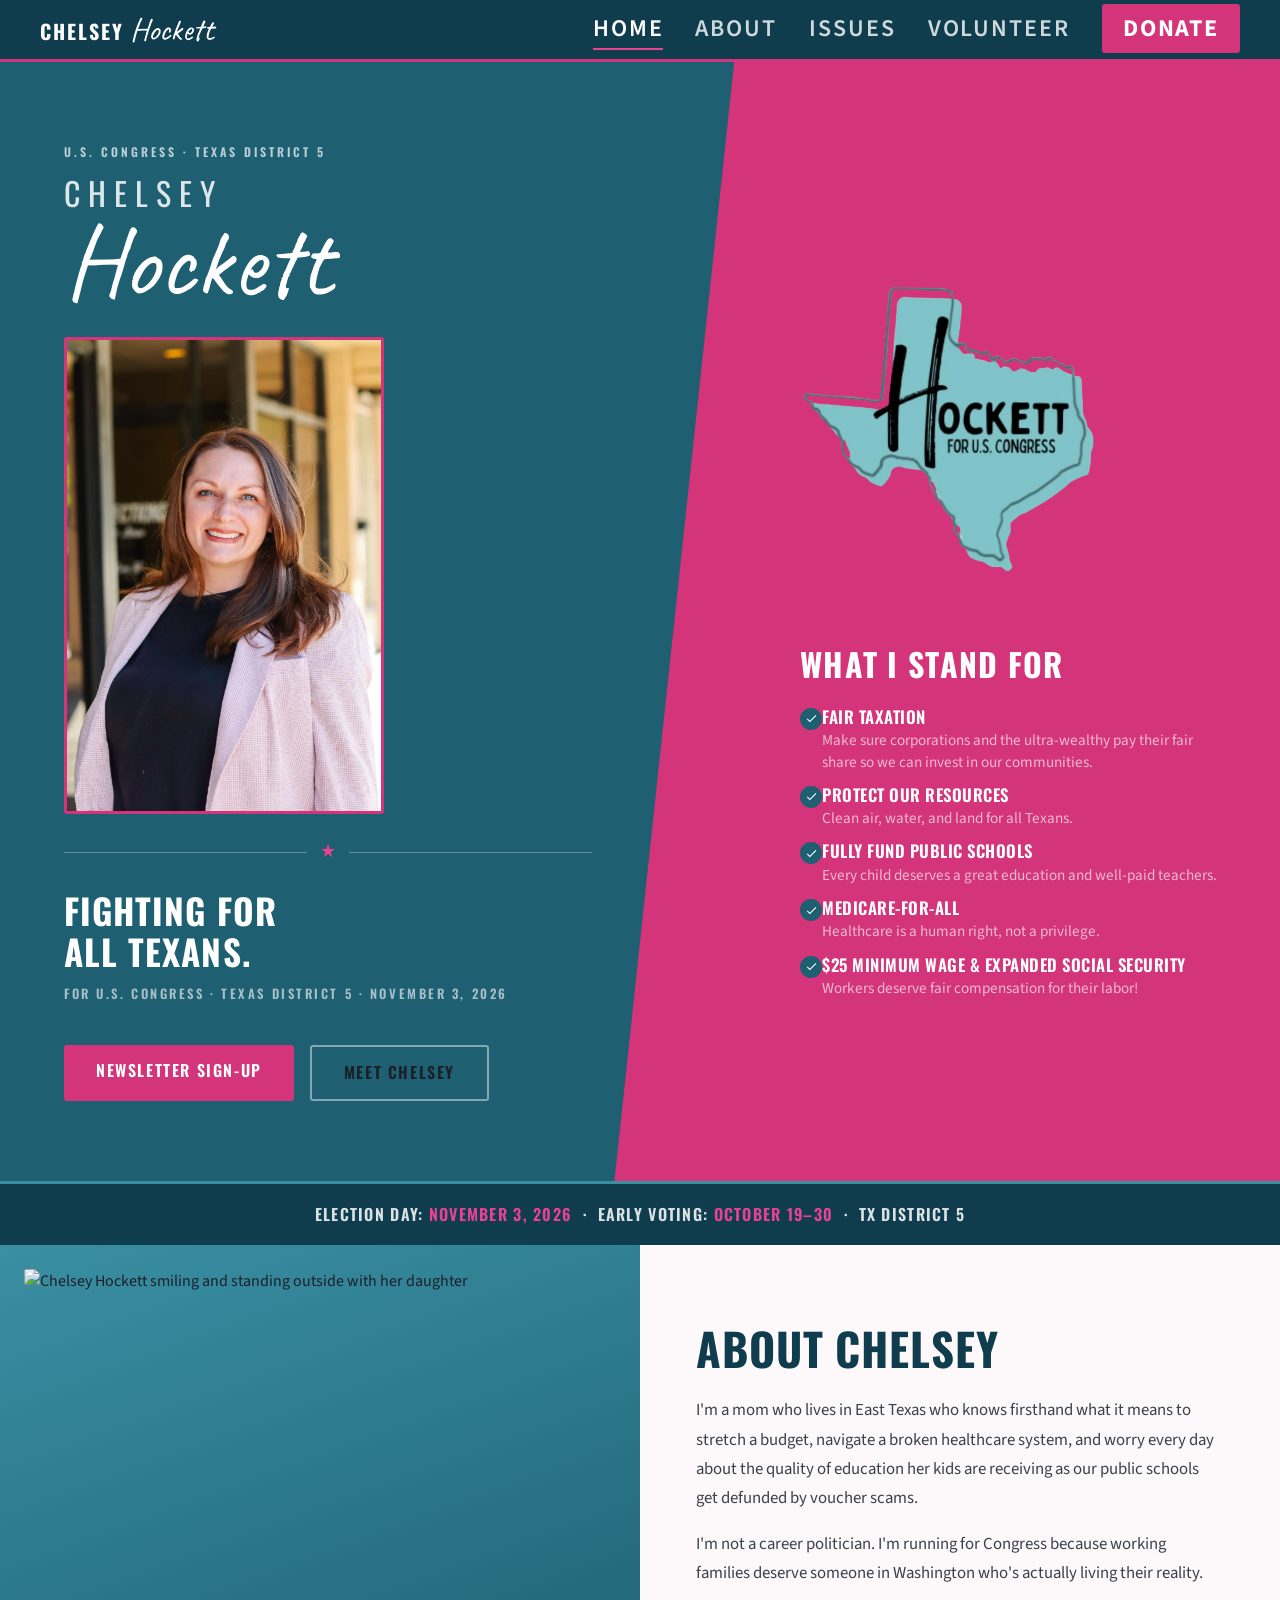
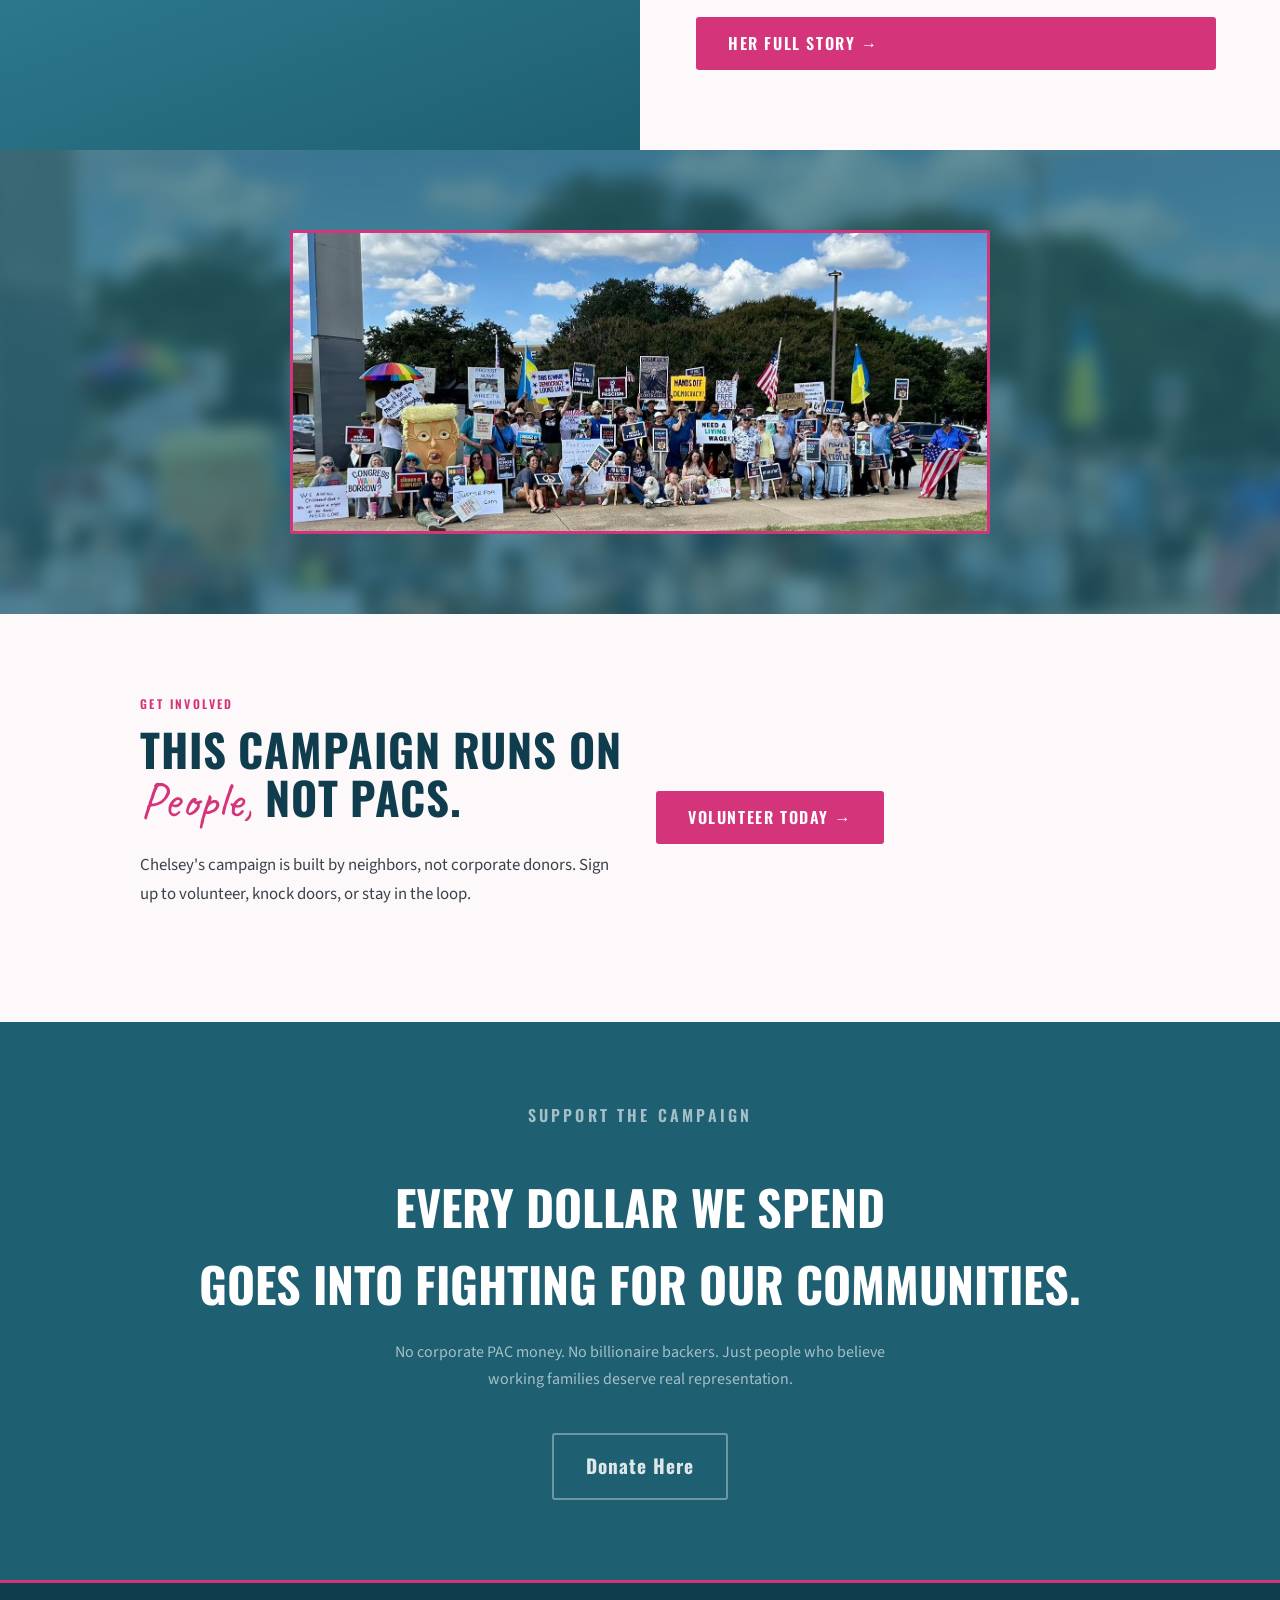
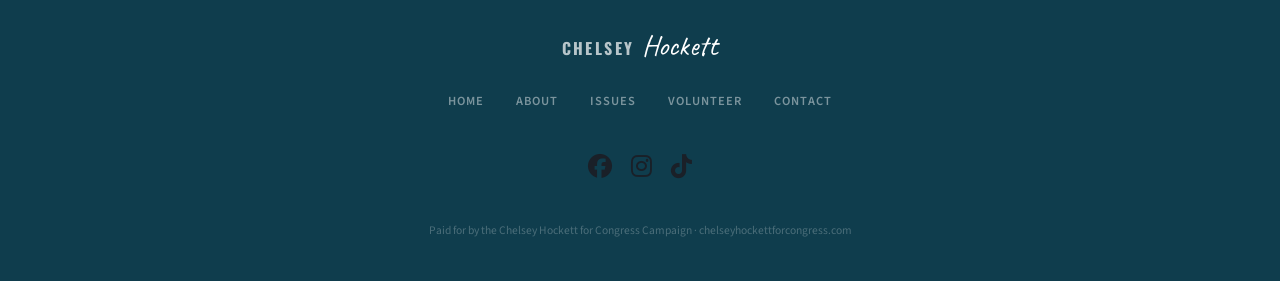
==== commit 94f55d02: "changed volunteer sign-up button to newsletter button" ====
--- a/index.html
+++ b/index.html
@@ -84,7 +84,7 @@
           <a
             href="https://lp.constantcontactpages.com/sl/wIpSok3"
             class="btn-pink"
-            >Volunteer Sign-Up</a
+            >Newsletter Sign-up</a
           >
           <a href="about.html" class="btn-outline-white">Meet Chelsey</a>
         </div>
--- a/css/style.css
+++ b/css/style.css
@@ -1682,22 +1682,6 @@
   text-align: center;
 }
 
-.volunteer-page::after {
-  position: absolute;
-  bottom: -2px;
-  left: 0; right: 0;
-  height: 5px;
-  background: var(--pink);
-}
-
-.volunteer-page::before {
-  position: absolute;
-  top: -100px; right: -100px;
-  width: 500px; height: 500px;
-  border-radius: 50%;
-  background: var(--pink);
-  pointer-events: none;
-}
 
 .volunteer-page-label {
   font-family: 'Oswald', sans-serif;
@@ -1829,6 +1813,8 @@
   .hero-text {
     padding: 3.5rem 1.5rem 2.5rem;
     background: var(--teal-dark);
+    align-items: center;
+    text-align: center;
   }
 
   .hero-last {
@@ -1843,6 +1829,7 @@
   .hero-right {
     background: var(--pink);
     padding: 2.5rem 1.5rem 3rem;
+    align-items: center;
   }
 
   .hero-right h2 { font-size: 1.4rem; }
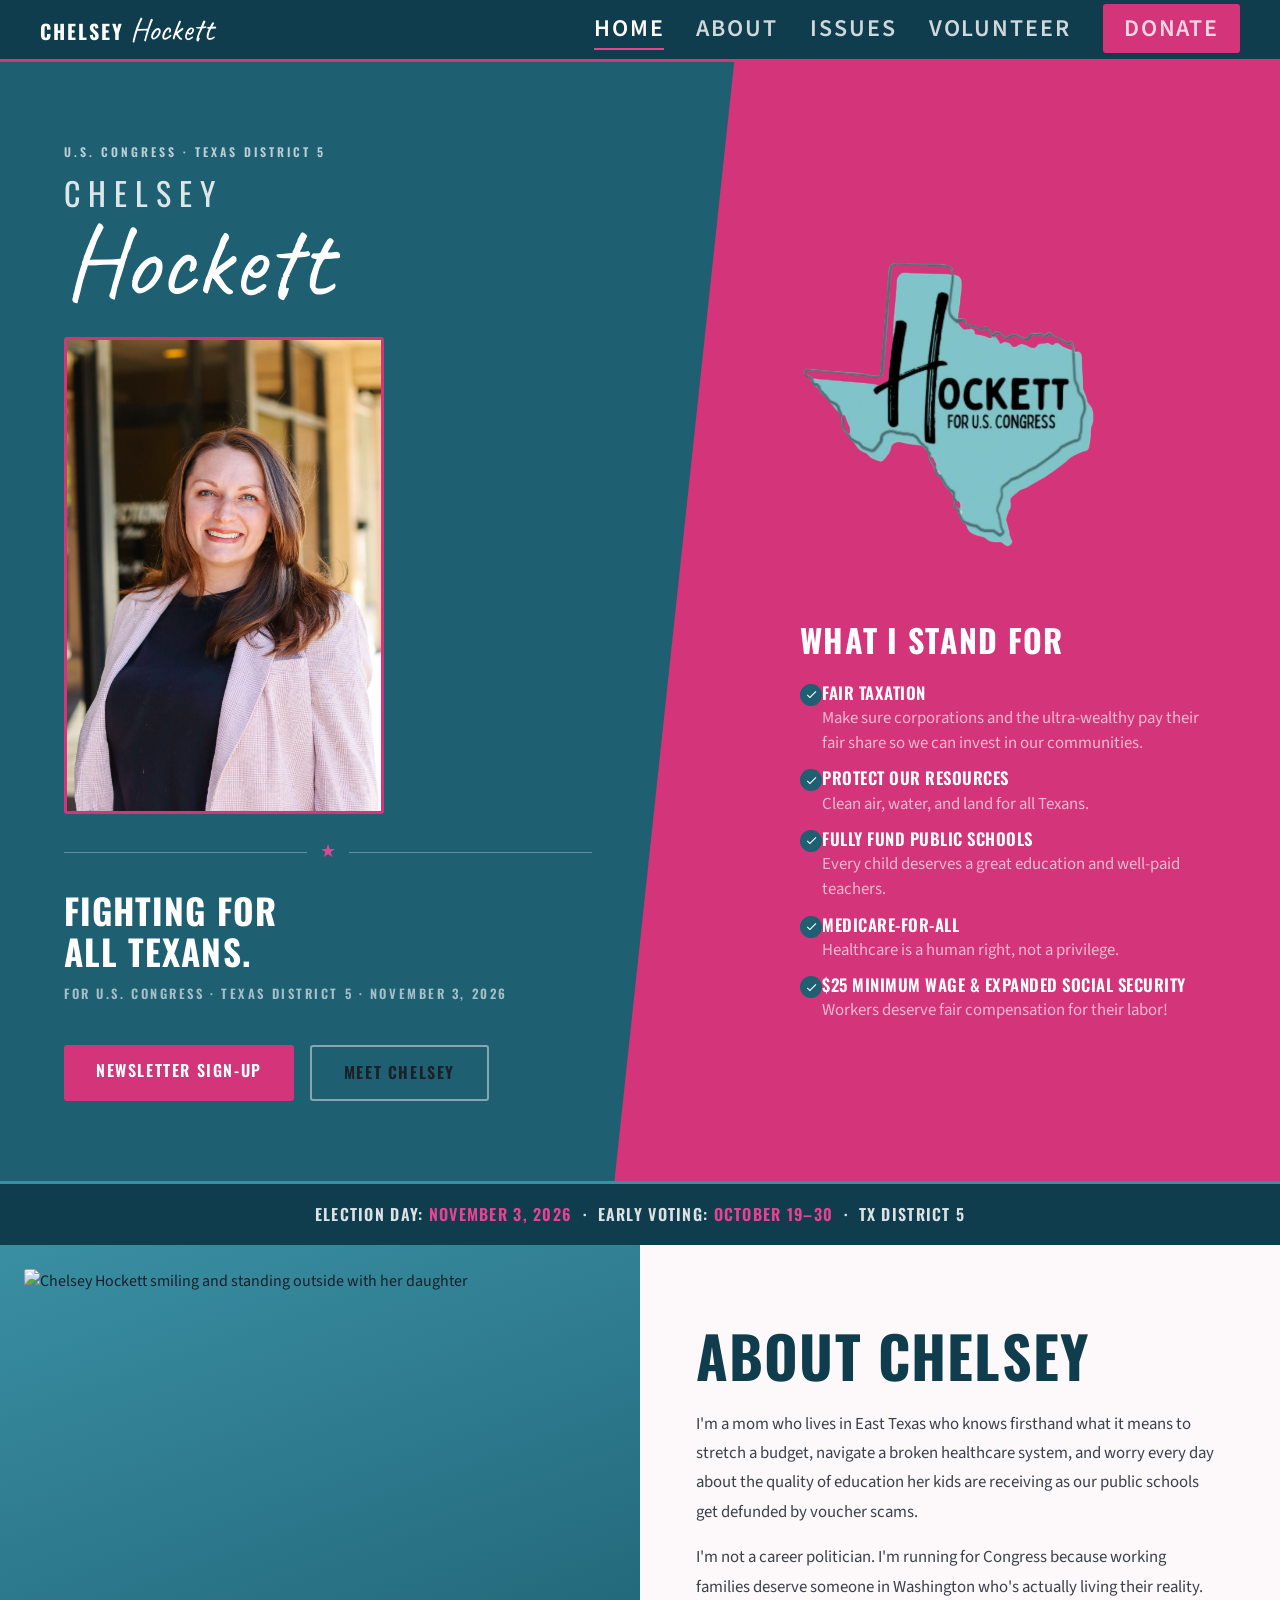
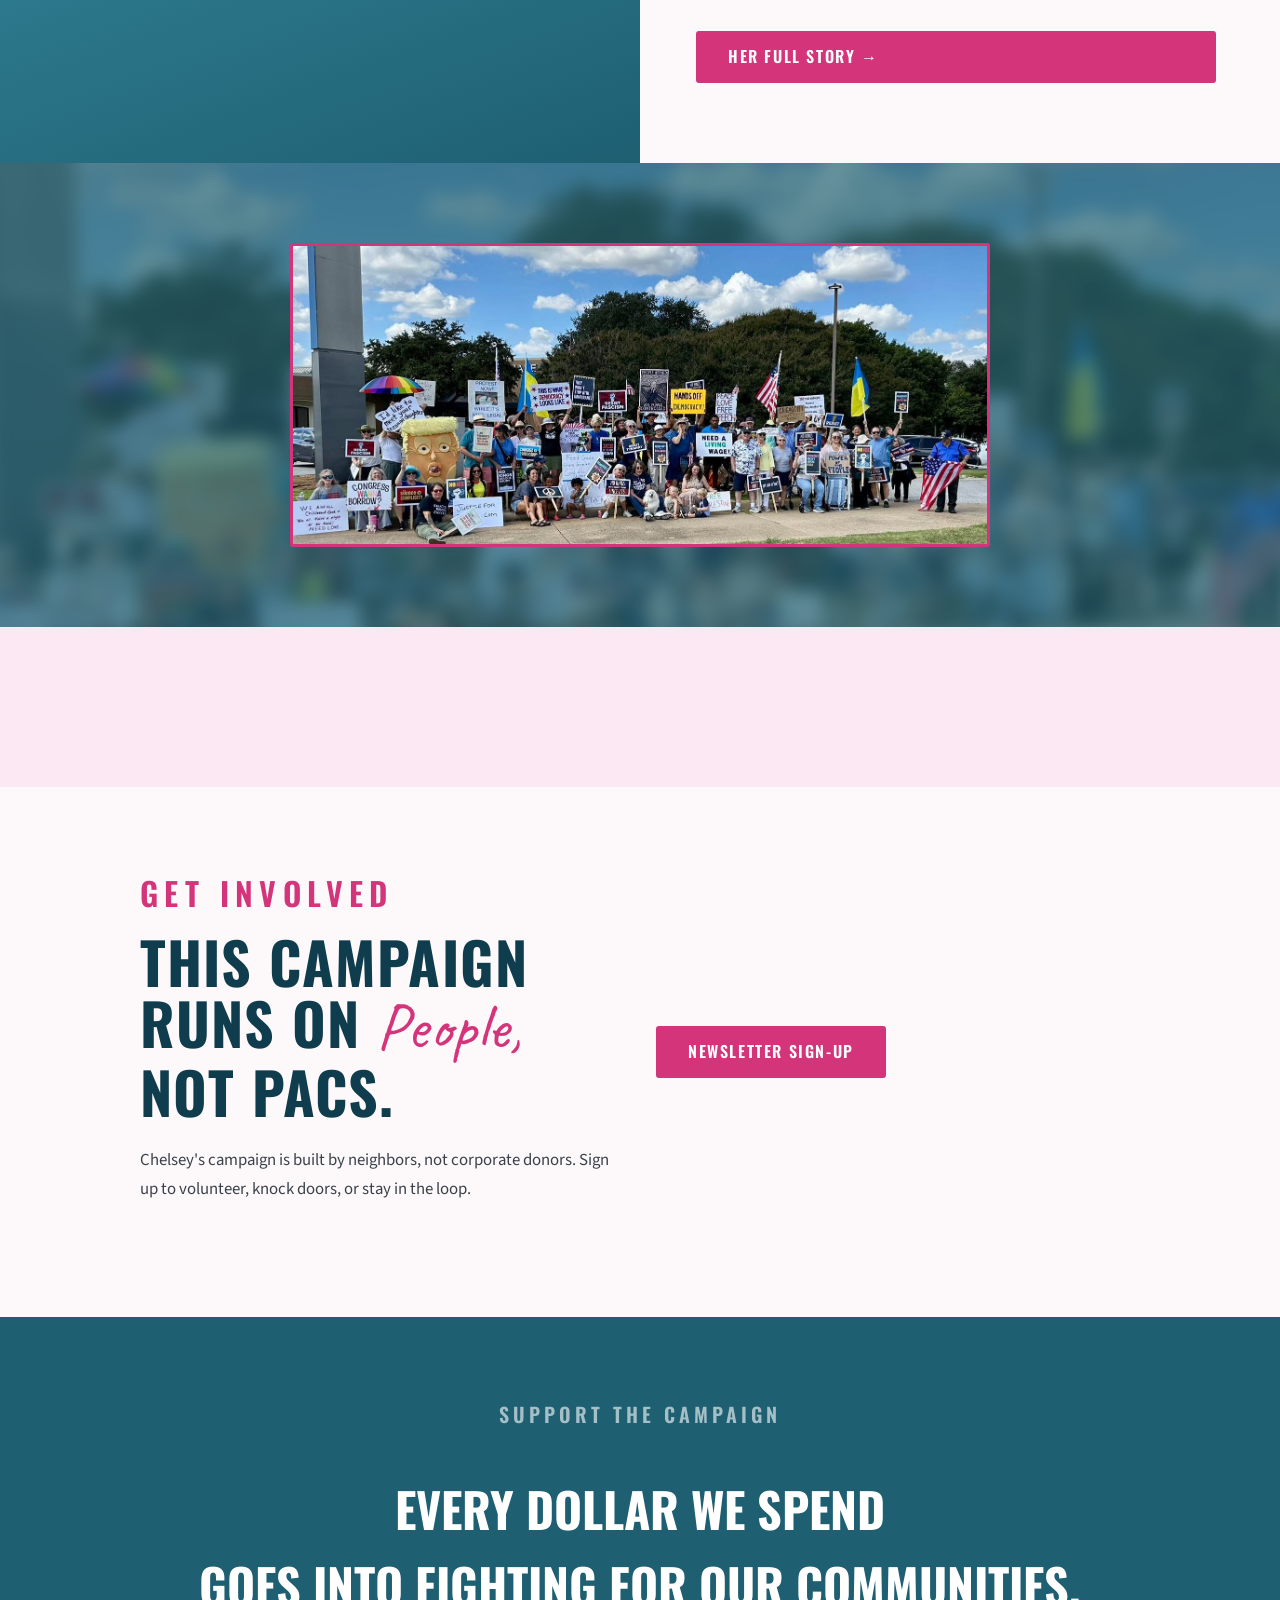
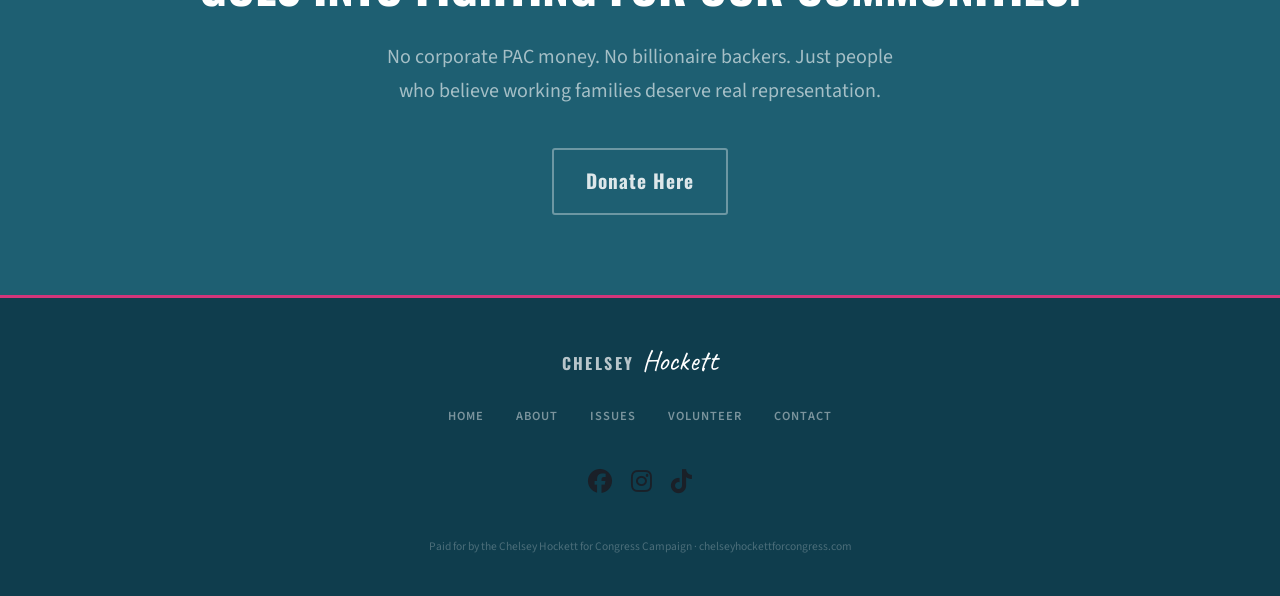
==== commit f5608a6f: "added live instagram feed with sociablekit widget. updated endorsements." ====
--- a/index.html
+++ b/index.html
@@ -1,203 +1,180 @@
 <!doctype html>
 <html lang="en">
-  <head>
-    <meta charset="UTF-8" />
-    <meta name="viewport" content="width=device-width, initial-scale=1.0" />
-    <title>Chelsey Hockett for Congress</title>
-    <link
-      href="https://fonts.googleapis.com/css2?family=Oswald:wght@400;600;700&family=Satisfy&family=Source+Sans+3:wght@400;600&display=swap"
-      rel="stylesheet"
-    />
-    <link
-      href="https://fonts.googleapis.com/css2?family=Caveat:wght@400..700&family=Oswald:wght@400;600;700&family=Satisfy&family=Source+Sans+3:wght@400;600&display=swap"
-      rel="stylesheet"
-    />
-    <link
-      rel="stylesheet"
-      href="https://cdnjs.cloudflare.com/ajax/libs/font-awesome/6.5.0/css/all.min.css"
-    />
-    <link rel="stylesheet" href="css/style.css" />
-  </head>
-
-  <body>
-    <!-- NAV -->
-    <nav>
-      <div class="nav-logo">
-        <span class="nav-logo-bold">Chelsey</span>
-        <span class="nav-logo-script">Hockett</span>
-      </div>
-      <button
-        class="nav-toggle"
-        aria-label="Toggle navigation"
-        onclick="
+
+<head>
+  <meta charset="UTF-8" />
+  <meta name="viewport" content="width=device-width, initial-scale=1.0" />
+  <title>Chelsey Hockett for Congress</title>
+  <link
+    href="https://fonts.googleapis.com/css2?family=Oswald:wght@400;600;700&family=Satisfy&family=Source+Sans+3:wght@400;600&display=swap"
+    rel="stylesheet" />
+  <link
+    href="https://fonts.googleapis.com/css2?family=Caveat:wght@400..700&family=Oswald:wght@400;600;700&family=Satisfy&family=Source+Sans+3:wght@400;600&display=swap"
+    rel="stylesheet" />
+  <link rel="stylesheet" href="https://cdnjs.cloudflare.com/ajax/libs/font-awesome/6.5.0/css/all.min.css" />
+  <link rel="stylesheet" href="css/style.css" />
+</head>
+
+<body>
+  <!-- NAV -->
+  <nav>
+    <div class="nav-logo">
+      <span class="nav-logo-bold">Chelsey</span>
+      <span class="nav-logo-script">Hockett</span>
+    </div>
+    <button class="nav-toggle" aria-label="Toggle navigation" onclick="
           this.classList.toggle('open');
           document.querySelector('.nav-links').classList.toggle('open');
-        "
-      >
-        <span></span><span></span><span></span>
-      </button>
-      <ul class="nav-links">
-        <li><a href="index.html" class="active">Home</a></li>
-        <li><a href="about.html">About</a></li>
-        <li><a href="issues.html">Issues</a></li>
-        <li><a href="volunteer.html">Volunteer</a></li>
-        <li>
-          <a
-            href="https://secure.actblue.com/donate/chelseyhockettforcongress"
-            class="nav-donate"
-            >Donate</a
-          >
-        </li>
-      </ul>
-    </nav>
-
-    <!-- HERO -->
-    <section class="hero">
-      <div class="hero-text">
-        <p class="hero-eyebrow">U.S. Congress · Texas District 5</p>
-        <div class="hero-name-block">
-          <span class="hero-first">Chelsey</span>
-          <span class="hero-last">Hockett</span>
-        </div>
-        <img
-          src="images/chelsey.jpg"
-          alt="Chelsey Hockett"
-          style="
+        ">
+      <span></span><span></span><span></span>
+    </button>
+    <ul class="nav-links">
+      <li><a href="index.html" class="active">Home</a></li>
+      <li><a href="about.html">About</a></li>
+      <li><a href="issues.html">Issues</a></li>
+      <li><a href="volunteer.html">Volunteer</a></li>
+      <li>
+        <a href="https://secure.actblue.com/donate/chelseyhockettforcongress" class="nav-donate">Donate</a>
+      </li>
+    </ul>
+  </nav>
+
+  <!-- HERO -->
+  <section class="hero">
+    <div class="hero-text">
+      <p class="hero-eyebrow">U.S. Congress · Texas District 5</p>
+      <div class="hero-name-block">
+        <span class="hero-first">Chelsey</span>
+        <span class="hero-last">Hockett</span>
+      </div>
+      <img src="images/chelsey.jpg" alt="Chelsey Hockett" style="
             width: 100%;
             max-width: 320px;
             border-radius: 3px;
             margin-bottom: 1.5rem;
             object-fit: cover;
             border: 3px solid var(--pink);
-          "
-        />
-        <div class="hero-divider">
-          <div class="hero-divider-line"></div>
-          <span class="texas-star">★</span>
-          <div class="hero-divider-line"></div>
-        </div>
-        <h2 class="hero-tagline">Fighting for<br />ALL Texans.</h2>
-        <p class="hero-sub-race">
-          For U.S. Congress · Texas District 5 · November 3, 2026
-        </p>
-        <div class="hero-ctas">
-          <a
-            href="https://lp.constantcontactpages.com/sl/wIpSok3"
-            class="btn-pink"
-            >Newsletter Sign-up</a
-          >
-          <a href="about.html" class="btn-outline-white">Meet Chelsey</a>
-        </div>
-      </div>
-
-      <div class="hero-right">
-        <div>
-          <img
-            src="images/logo.png"
-            alt="Chelsey Hockett Campaign Logo"
-            style="
+          " />
+      <div class="hero-divider">
+        <div class="hero-divider-line"></div>
+        <span class="texas-star">★</span>
+        <div class="hero-divider-line"></div>
+      </div>
+      <h2 class="hero-tagline">Fighting for<br />ALL Texans.</h2>
+      <p class="hero-sub-race">
+        For U.S. Congress · Texas District 5 · November 3, 2026
+      </p>
+      <div class="hero-ctas">
+        <a href="https://lp.constantcontactpages.com/sl/wIpSok3" class="btn-pink">Newsletter Sign-up</a>
+        <a href="about.html" class="btn-outline-white">Meet Chelsey</a>
+      </div>
+    </div>
+
+    <div class="hero-right">
+      <div>
+        <img src="images/logo.png" alt="Chelsey Hockett Campaign Logo" style="
               width: 70%;
               max-width: 320px;
               border-radius: 3px;
               margin-bottom: 1.5rem;
               object-fit: cover;
               border: 3px solid var(--pink);
-            "
-          />
-        </div>
-        <h2>What I Stand For</h2>
-        <ul class="checklist">
-          <li>
-            <span class="check-icon"><svg viewBox="0 0 24 24">
-                <path d="M9 16.17L4.83 12l-1.42 1.41L9 19 21 7l-1.41-1.41L9 16.17z" />
-              </svg></span>
-            <span class="check-content">
-              <span class="check-title">Fair Taxation</span>
-              <span class="check-sub">Make sure corporations and the ultra-wealthy pay their fair share so we can invest in our communities.</span>
-            </span>
-            </li>
-            <li>
-              <span class="check-icon"><svg viewBox="0 0 24 24">
-                  <path d="M9 16.17L4.83 12l-1.42 1.41L9 19 21 7l-1.41-1.41L9 16.17z" />
-                </svg></span>
-              <span class="check-content">
-                <span class="check-title">Protect Our Resources</span>
-                <span class="check-sub">Clean air, water, and land for all Texans.</span>
-              </span>
-            </li>
-            <li>
-              <span class="check-icon"><svg viewBox="0 0 24 24">
-                  <path d="M9 16.17L4.83 12l-1.42 1.41L9 19 21 7l-1.41-1.41L9 16.17z" />
-                </svg></span>
-              <span class="check-content">
-                <span class="check-title">Fully Fund Public Schools</span>
-                <span class="check-sub">Every child deserves a great education and well-paid
-                  teachers.</span>
-              </span>
-            </li>
-            <li>
-              <span class="check-icon"><svg viewBox="0 0 24 24">
-                  <path d="M9 16.17L4.83 12l-1.42 1.41L9 19 21 7l-1.41-1.41L9 16.17z" />
-                </svg></span>
-              <span class="check-content">
-                <span class="check-title">Medicare-for-All</span>
-                <span class="check-sub">Healthcare is a human right, not a privilege.</span>
-              </span>
-            </li>
-            <li>
-              <span class="check-icon"><svg viewBox="0 0 24 24">
-                  <path d="M9 16.17L4.83 12l-1.42 1.41L9 19 21 7l-1.41-1.41L9 16.17z" />
-                </svg></span>
-              <span class="check-content">
-                <span class="check-title">$25 Minimum Wage & Expanded Social Security</span>
-                <span class="check-sub">Workers deserve fair compensation for their labor!</span>
-              </span>
-            </li>
-            </ul>
-            </div>
-            </section>
-            
-            <!-- INTRO STRIP -->
-            <div class="intro-strip">
-              <p>
-                Election Day: <span>November 3, 2026</span> &nbsp;·&nbsp; Early Voting:
-                <span>October 19–30</span> &nbsp;·&nbsp; TX District 5
-              </p>
-            </div>
-            
-            <!-- ABOUT -->
-            <section class="about">
-              <div class="about-image-col">
-                <div class="about-image-inner">
-                  <img src="images/chelseyandAva.jpg" alt="Chelsey Hockett smiling and standing outside with her daughter" style="
-                          position: absolute;
-                          top: 1.5rem;
-                          left: 1.5rem;
-                          width: calc(100% - 3rem);
-                          height: calc(100% - 3rem);
-                          object-fit: cover;
-                          border-radius: 3px;
-                        " />
-                </div>
-              </div>
-              <div class="about-text">
-                <h2 class="section-title">About Chelsey</h2>
-                <p>
-                  I'm a mom who lives in East Texas who knows firsthand what it means to
-                  stretch a budget, navigate a broken healthcare system, and worry every
-                  day about the quality of education her kids are receiving as our
-                  public schools get defunded by voucher scams.
-                </p>
-                <p>
-                  I'm not a career politician. I'm running for Congress because working
-                  families deserve someone in Washington who's actually living their
-                  reality.
-                </p>
-                <a href="about.html" class="btn-pink">Her Full Story →</a>
-              </div>
-            </section>
-
-    <!-- ISSUES 
+            " />
+      </div>
+      <h2>What I Stand For</h2>
+      <ul class="checklist">
+        <li>
+          <span class="check-icon"><svg viewBox="0 0 24 24">
+              <path d="M9 16.17L4.83 12l-1.42 1.41L9 19 21 7l-1.41-1.41L9 16.17z" />
+            </svg></span>
+          <span class="check-content">
+            <span class="check-title">Fair Taxation</span>
+            <span class="check-sub">Make sure corporations and the ultra-wealthy pay their fair
+              share so we can invest in our communities.</span>
+          </span>
+        </li>
+        <li>
+          <span class="check-icon"><svg viewBox="0 0 24 24">
+              <path d="M9 16.17L4.83 12l-1.42 1.41L9 19 21 7l-1.41-1.41L9 16.17z" />
+            </svg></span>
+          <span class="check-content">
+            <span class="check-title">Protect Our Resources</span>
+            <span class="check-sub">Clean air, water, and land for all Texans.</span>
+          </span>
+        </li>
+        <li>
+          <span class="check-icon"><svg viewBox="0 0 24 24">
+              <path d="M9 16.17L4.83 12l-1.42 1.41L9 19 21 7l-1.41-1.41L9 16.17z" />
+            </svg></span>
+          <span class="check-content">
+            <span class="check-title">Fully Fund Public Schools</span>
+            <span class="check-sub">Every child deserves a great education and well-paid
+              teachers.</span>
+          </span>
+        </li>
+        <li>
+          <span class="check-icon"><svg viewBox="0 0 24 24">
+              <path d="M9 16.17L4.83 12l-1.42 1.41L9 19 21 7l-1.41-1.41L9 16.17z" />
+            </svg></span>
+          <span class="check-content">
+            <span class="check-title">Medicare-for-All</span>
+            <span class="check-sub">Healthcare is a human right, not a privilege.</span>
+          </span>
+        </li>
+        <li>
+          <span class="check-icon"><svg viewBox="0 0 24 24">
+              <path d="M9 16.17L4.83 12l-1.42 1.41L9 19 21 7l-1.41-1.41L9 16.17z" />
+            </svg></span>
+          <span class="check-content">
+            <span class="check-title">$25 Minimum Wage & Expanded Social Security</span>
+            <span class="check-sub">Workers deserve fair compensation for their labor!</span>
+          </span>
+        </li>
+      </ul>
+    </div>
+  </section>
+
+  <!-- INTRO STRIP -->
+  <div class="intro-strip">
+    <p>
+      Election Day: <span>November 3, 2026</span> &nbsp;·&nbsp; Early Voting:
+      <span>October 19–30</span> &nbsp;·&nbsp; TX District 5
+    </p>
+  </div>
+
+  <!-- ABOUT -->
+  <section class="about">
+    <div class="about-image-col">
+      <div class="about-image-inner">
+        <img src="images/chelseyandAva.jpg" alt="Chelsey Hockett smiling and standing outside with her daughter" style="
+              position: absolute;
+              top: 1.5rem;
+              left: 1.5rem;
+              width: calc(100% - 3rem);
+              height: calc(100% - 3rem);
+              object-fit: cover;
+              border-radius: 3px;
+            " />
+      </div>
+    </div>
+    <div class="about-text">
+      <h2 class="section-title">About Chelsey</h2>
+      <p>
+        I'm a mom who lives in East Texas who knows firsthand what it means to
+        stretch a budget, navigate a broken healthcare system, and worry every
+        day about the quality of education her kids are receiving as our
+        public schools get defunded by voucher scams.
+      </p>
+      <p>
+        I'm not a career politician. I'm running for Congress because working
+        families deserve someone in Washington who's actually living their
+        reality.
+      </p>
+      <a href="about.html" class="btn-pink">Her Full Story →</a>
+    </div>
+  </section>
+
+  <!-- ISSUES 
 <section class="issues">
   <div class="issues-header">
     <p class="section-label">Her Platform</p>
@@ -237,22 +214,9 @@
   </div>
 </section>
 -->
-
-<!--
-    PRESS RELEASE
-    <section class="press-release">
-      <div class="press-release-content">
-        <h2>Press Release</h2>
-        <p>Latest news and updates from the campaign.</p>
-      </div>
-    </section> 
-  -->
-
-    <!-- COMMUNITY PHOTO -->
-    <section class="quote-section" style="position: relative; overflow: hidden">
-      <div
-        class="photo-bg"
-        style="
+  <!-- COMMUNITY PHOTO -->
+  <section class="quote-section" style="position: relative; overflow: hidden">
+    <div class="photo-bg" style="
           position: absolute;
           inset: 0;
           background-image: url('images/protest.jpeg');
@@ -261,13 +225,9 @@
           filter: blur(8px) brightness(0.6);
           transform: scale(1.1);
           opacity: 0.5;
-        "
-      ></div>
-      <div style="position: relative">
-        <img
-          src="images/protest.jpeg"
-          alt="Chelsey Hockett standing with a group of supporters outside"
-          style="
+        "></div>
+    <div style="position: relative">
+      <img src="images/protest.jpeg" alt="Chelsey Hockett standing with a group of supporters outside" style="
             width: 100%;
             max-width: 700px;
             border-radius: 3px;
@@ -275,104 +235,88 @@
             display: block;
             object-fit: cover;
             border: 3px solid var(--pink);
-          "
-        />
-      </div>
-    </section>
-
-    <!-- JOIN -->
-    <div class="join-wrap">
-      <div class="join-inner">
-        <div>
-          <p class="section-label">Get Involved</p>
-          <h2 class="section-title">
-            This Campaign Runs on <span class="script-accent">People,</span> Not
-            PACs.
-          </h2>
-          <p
-            style="
+          " />
+    </div>
+  </section>
+
+  <!--SOCIALS-->
+  <section class="socials">
+<div class="sk-instagram-feed" data-embed-id="25700938"></div><script src="https://widgets.sociablekit.com/instagram-feed/widget.js" defer></script>
+  </section>
+
+
+  <!-- JOIN -->
+  <div class="join-wrap">
+    <div class="join-inner">
+      <div>
+        <p class="section-label">Get Involved</p>
+        <h2 class="section-title">
+          This Campaign Runs on <span class="script-accent">People,</span> Not
+          PACs.
+        </h2>
+        <p style="
               font-size: 1.05rem;
               color: #3a4149;
               line-height: 1.75;
               margin: 1.2rem 0 2rem;
-            "
-          >
-            Chelsey's campaign is built by neighbors, not corporate donors. Sign
-            up to volunteer, knock doors, or stay in the loop.
-          </p>
-        </div>
-        <div>
-          <a
-            href="https://lp.constantcontactpages.com/sl/wQyLsHx"
-            class="btn-pink"
-            >Volunteer Today →</a
-          >
-        </div>
-      </div>
-    </div>
-
-    <!-- DONATE -->
-    <section class="donate-strip">
-      <p class="section-label">Support the Campaign</p>
-      <h2>Every Dollar we spend <br />goes into fighting for our communities.</h2>
-      <p>
-        No corporate PAC money. No billionaire backers. Just people who believe
-        working families deserve real representation.
-      </p>
-      <div class="donate-amounts">
-        <a
-          href="https://secure.actblue.com/donate/chelseyhockettforcongress"
-          class="donate-btn"
-          >Donate Here</a
-        >
-      </div>
-    </section>
-
-    <!-- FOOTER -->
-    <footer>
-      <div class="footer-logo">
-        <span class="footer-logo-bold">Chelsey</span>
-        <span class="footer-logo-script">Hockett</span>
-      </div>
-      <ul class="footer-links">
-        <li><a href="index.html">Home</a></li>
-        <li><a href="about.html">About</a></li>
-        <li><a href="issues.html">Issues</a></li>
-        <li><a href="volunteer.html">Volunteer</a></li>
-        <li>
-          <a href="mailto:campaign@chelseyhockettforcongress.com">Contact</a>
-        </li>
-      </ul>
-      <div class="footer-social">
-        <a
-          href="https://facebook.com/YOURPAGE"
-          target="_blank"
-          rel="noopener noreferrer"
-          aria-label="Facebook"
-        >
-          <i class="fa-brands fa-facebook"></i>
-        </a>
-        <a
-          href="https://instagram.com/YOURHANDLE"
-          target="_blank"
-          rel="noopener noreferrer"
-          aria-label="Instagram"
-        >
-          <i class="fa-brands fa-instagram"></i>
-        </a>
-        <a
-          href="https://tiktok.com/@YOURHANDLE"
-          target="_blank"
-          rel="noopener noreferrer"
-          aria-label="TikTok"
-        >
-          <i class="fa-brands fa-tiktok"></i>
-        </a>
-      </div>
-      <p class="footer-legal">
-        Paid for by the Chelsey Hockett for Congress Campaign ·
-        chelseyhockettforcongress.com
-      </p>
-    </footer>
-  </body>
-</html>
+            ">
+          Chelsey's campaign is built by neighbors, not corporate donors. Sign
+          up to volunteer, knock doors, or stay in the loop.
+        </p>
+      </div>
+      <div>
+        <a href="https://lp.constantcontactpages.com/sl/wQyLsHx" class="btn-pink">Newsletter Sign-up</a>
+      </div>
+    </div>
+  </div>
+
+  <!-- DONATE -->
+  <section class="donate-strip">
+    <p class="section-label">Support the Campaign</p>
+    <h2>
+      Every Dollar we spend <br />goes into fighting for our communities.
+    </h2>
+    <p>
+      No corporate PAC money. No billionaire backers. Just people who believe
+      working families deserve real representation.
+    </p>
+    <div class="donate-amounts">
+      <a href="https://secure.actblue.com/donate/chelseyhockettforcongress" class="donate-btn">Donate Here</a>
+    </div>
+  </section>
+
+  <!-- FOOTER -->
+  <footer>
+    <div class="footer-logo">
+      <span class="footer-logo-bold">Chelsey</span>
+      <span class="footer-logo-script">Hockett</span>
+    </div>
+    <ul class="footer-links">
+      <li><a href="index.html">Home</a></li>
+      <li><a href="about.html">About</a></li>
+      <li><a href="issues.html">Issues</a></li>
+      <li><a href="volunteer.html">Volunteer</a></li>
+      <li>
+        <a href="mailto:campaign@chelseyhockettforcongress.com">Contact</a>
+      </li>
+    </ul>
+    <div class="footer-social">
+      <a href="https://facebook.com/YOURPAGE" target="_blank" rel="noopener noreferrer" aria-label="Facebook">
+        <i class="fa-brands fa-facebook"></i>
+      </a>
+      <a href="https://instagram.com/YOURHANDLE" target="_blank" rel="noopener noreferrer" aria-label="Instagram">
+        <i class="fa-brands fa-instagram"></i>
+      </a>
+      <a href="https://tiktok.com/@YOURHANDLE" target="_blank" rel="noopener noreferrer" aria-label="TikTok">
+        <i class="fa-brands fa-tiktok"></i>
+      </a>
+    </div>
+    <p class="footer-legal">
+      Paid for by the Chelsey Hockett for Congress Campaign ·
+      chelseyhockettforcongress.com
+    </p>
+  </footer>
+  <script src="js/main.js"></script>
+</body>
+
+</html>
--- a/css/style.css
+++ b/css/style.css
@@ -47,8 +47,8 @@
 .nav-links a { color: rgba(255,255,255,0.8); text-decoration: none; font-size: 1.5rem; font-weight: 600; letter-spacing: 0.08em; text-transform: uppercase; transition: color 0.2s; }
 .nav-links a:hover { color: var(--white); }
 .nav-links a.active { color: var(--white); border-bottom: 2px solid var(--pink-bright); padding-bottom: 2px; }
-.nav-donate { background: var(--pink) !important; color: var(--white) !important; padding: 0.45rem 1.3rem; border-radius: 3px; font-weight: 700 !important; border-bottom: none !important; }
-.nav-donate:hover { background: var(--pink-bright) !important; }
+.nav-donate { background: var(--pink) ; color: var(--white) ; padding: 0.45rem 1.3rem; border-radius: 3px; font-weight: 700 ; border-bottom: none ; }
+.nav-donate:hover { background: var(--pink-bright) ; }
 
 /* FOOTER */
 footer {
@@ -229,7 +229,7 @@
 /* SECTIONS & COMPONENTS */
 .section-label {
   font-family: 'Oswald', sans-serif;
-  font-size: 0.75rem;
+  font-size: 2rem;
   font-weight: 600;
   letter-spacing: 0.2em;
   text-transform: uppercase;
@@ -239,7 +239,7 @@
 
 .section-title {
   font-family: 'Oswald', sans-serif;
-  font-size: clamp(2rem, 3.5vw, 2.8rem);
+  font-size: clamp(3rem, 4.5vw, 3.8rem);
   font-weight: 700;
   text-transform: uppercase;
   color: var(--teal-deeper);
@@ -443,12 +443,12 @@
 
 .check-sub {
   font-family: 'Source Sans 3', sans-serif;
-  font-size: 0.95rem;
+  font-size: 1.05rem;
   font-weight: 400;
   color: rgba(255, 255, 255, 0.65);
   text-transform: none;
   letter-spacing: 0;
-  line-height: 1.4;
+  line-height: 1.5;
 }
 
 .check-icon {
@@ -715,6 +715,87 @@
   border-bottom: 1px solid var(--pink);
   padding-bottom: 1px;
   width: fit-content;
+}
+
+/* SOCIAL GRID */
+.socials {
+  background: var(--pink-light);
+  padding: 5rem 4rem;
+  position: relative;
+  overflow: hidden;
+}
+
+#curator-feed-default-feed-layout .crt-grid,
+#curator-feed-default-feed-layout .crt-masonry-grid {
+  display: grid ;
+  grid-template-columns: repeat(4, 1fr) ;
+  gap: 1.25rem ;
+  max-width: 1400px;
+  margin: 0 auto;
+}
+
+#curator-feed-default-feed-layout .crt-item {
+  background: #fff ;
+  border: 1px solid rgba(0,0,0,0.08) ;
+  border-top: 3px solid var(--pink) ;
+  border-radius: 3px ;
+  overflow: hidden;
+  transition: background 0.2s;
+}
+
+#curator-feed-default-feed-layout .crt-item:hover {
+  background: rgba(232,67,147,0.04) ;
+}
+
+#curator-feed-default-feed-layout .crt-source-icon-container {
+  color: var(--charcoal) ;
+}
+
+#curator-feed-default-feed-layout .crt-username,
+#curator-feed-default-feed-layout .crt-source-link {
+  font-family: 'Oswald', sans-serif ;
+  font-size: 0.85rem ;
+  font-weight: 700 ;
+  text-transform: uppercase ;
+  letter-spacing: 0.05em ;
+  color: var(--charcoal) ;
+}
+
+#curator-feed-default-feed-layout .crt-text,
+#curator-feed-default-feed-layout .crt-caption {
+  font-size: 0.83rem ;
+  color: var(--charcoal) ;
+  line-height: 1.4 ;
+  padding: 0.75rem 1.75rem ;
+}
+
+#curator-feed-default-feed-layout .crt-tag-link,
+#curator-feed-default-feed-layout .crt-hashtag {
+  font-family: 'Oswald', sans-serif ;
+  font-size: 0.62rem ;
+  font-weight: 700 ;
+  letter-spacing: 0.1em ;
+  text-transform: uppercase ;
+  color: var(--teal) ;
+}
+
+#curator-feed-default-feed-layout .crt-date,
+#curator-feed-default-feed-layout .crt-post-date {
+  font-family: 'Oswald', sans-serif ;
+  font-size: 0.7rem ;
+  font-weight: 600 ;
+  letter-spacing: 0.1em ;
+  text-transform: uppercase ;
+  color: var(--charcoal) ;
+
+  width: fit-content;
+}
+
+.crt-logo.crt-tag {
+  font-family: 'Oswald', sans-serif ;
+  font-size: 0.7rem ;
+  color: var(--charcoal) ;
+  opacity: 0.6;
 }
 
 /* Mobile */
@@ -877,7 +958,7 @@
 
 .donate-strip h2 {
   font-family: 'Oswald', sans-serif;
-  font-size: clamp(2rem, 4vw, 3rem);
+  font-size: clamp(3rem, 4vw, 3rem);
   font-weight: 700;
   text-transform: uppercase;
   color: var(--white);
@@ -888,7 +969,7 @@
 
 .donate-strip p {
   color: rgba(255,255,255,0.6);
-  font-size: 1rem;
+  font-size: 1.25rem;
   max-width: 540px;
   margin: 0 auto 2.5rem;
   line-height: 1.7;
@@ -1301,7 +1382,7 @@
   display: flex;
   align-items: flex-start;
   gap: 0.75rem;
-  font-size: 0.95rem;
+  font-size: 1rem;
   color: rgba(255,255,255,0.75);
   line-height: 1.5;
 }
@@ -1789,7 +1870,7 @@
     display: block;
     padding: 0.85rem 1.5rem;
     font-size: 1rem;
-    border-bottom: none !important;
+    border-bottom: none ;
   }
 
   .nav-links a.active { border-left: 3px solid var(--pink-bright); padding-left: calc(1.5rem - 3px); }
@@ -1909,7 +1990,7 @@
   /* STORY SECTIONS */
   .story-section {
     grid-template-columns: 1fr;
-    direction: ltr !important;
+    direction: ltr ;
   }
 
   .story-section > * { direction: ltr; }
@@ -1975,7 +2056,7 @@
 
   .identity-strip { grid-template-columns: 1fr; }
 
-  .identity-item { border-right: none !important; border-top: 1px solid rgba(255,255,255,0.08); }
+  .identity-item { border-right: none ; border-top: 1px solid rgba(255,255,255,0.08); }
   .identity-item:first-child { border-top: none; }
 
   .hero-last { font-size: clamp(3rem, 18vw, 4rem); }
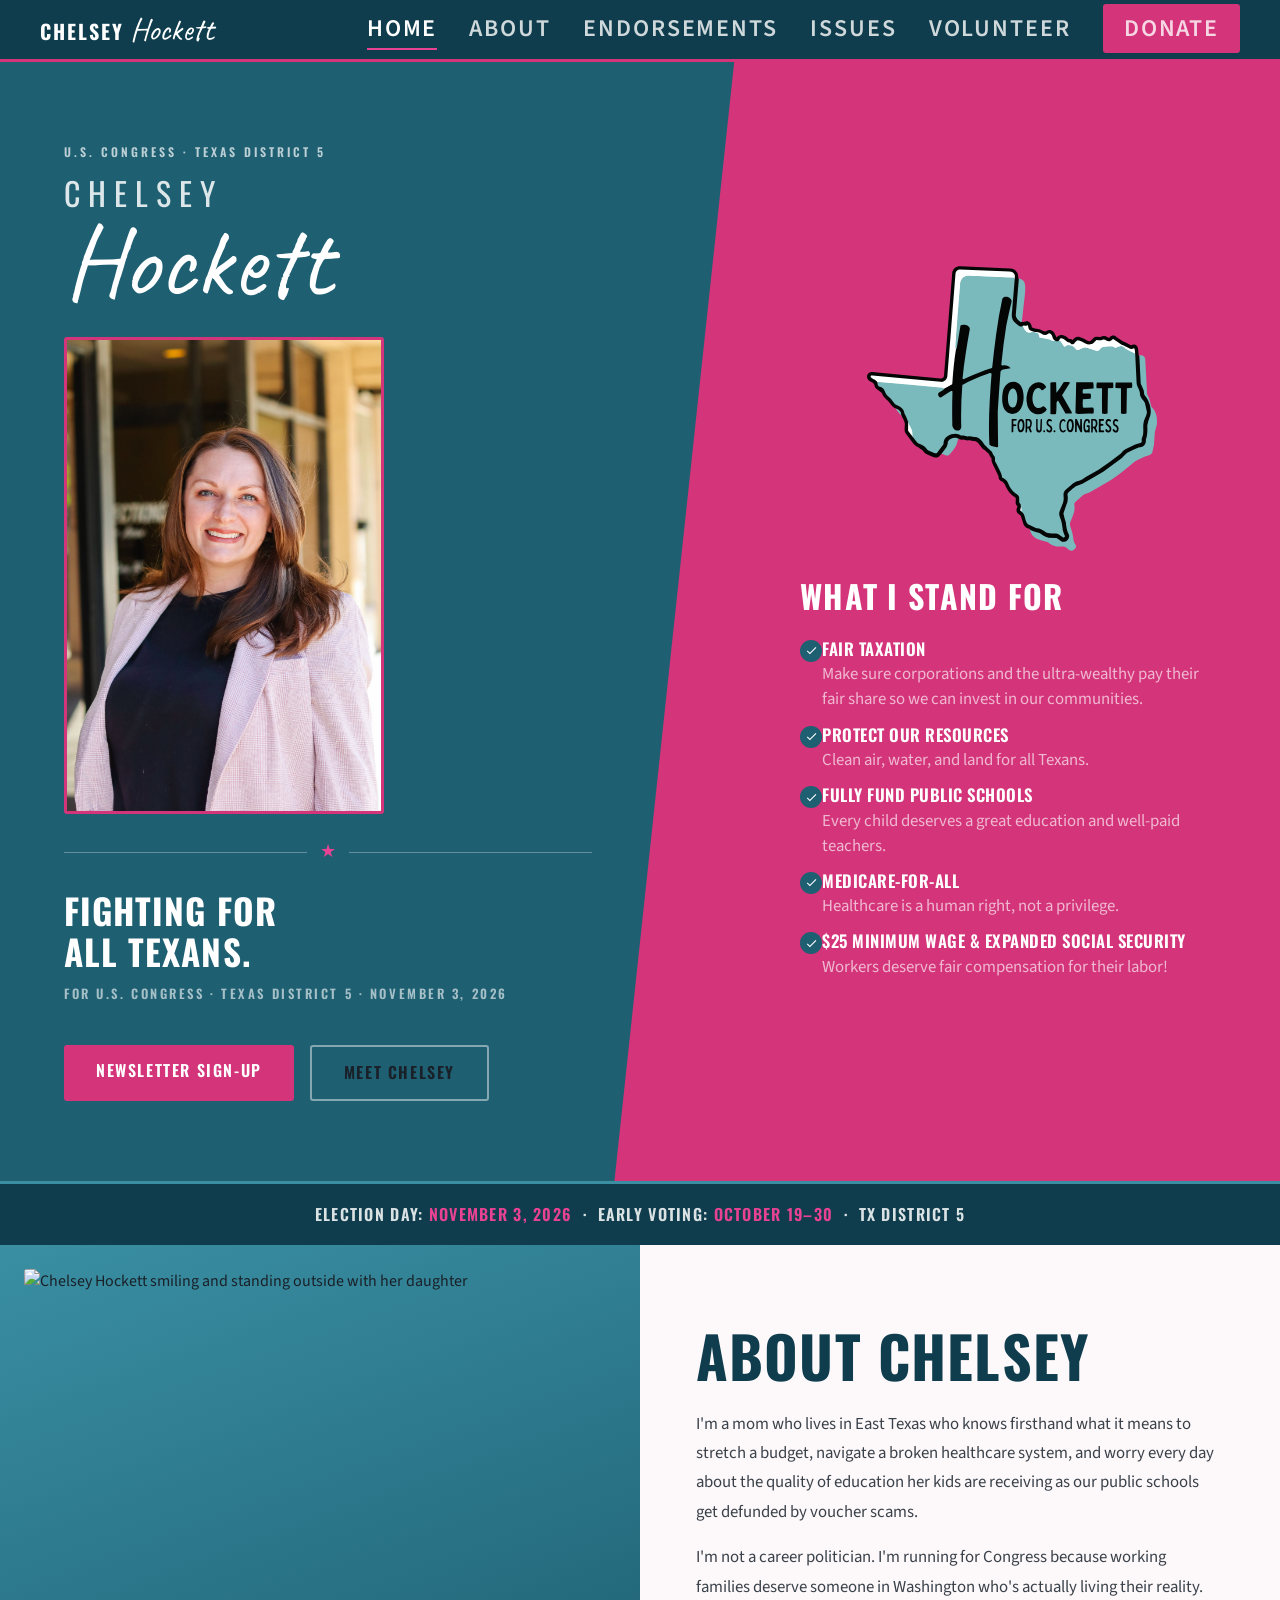
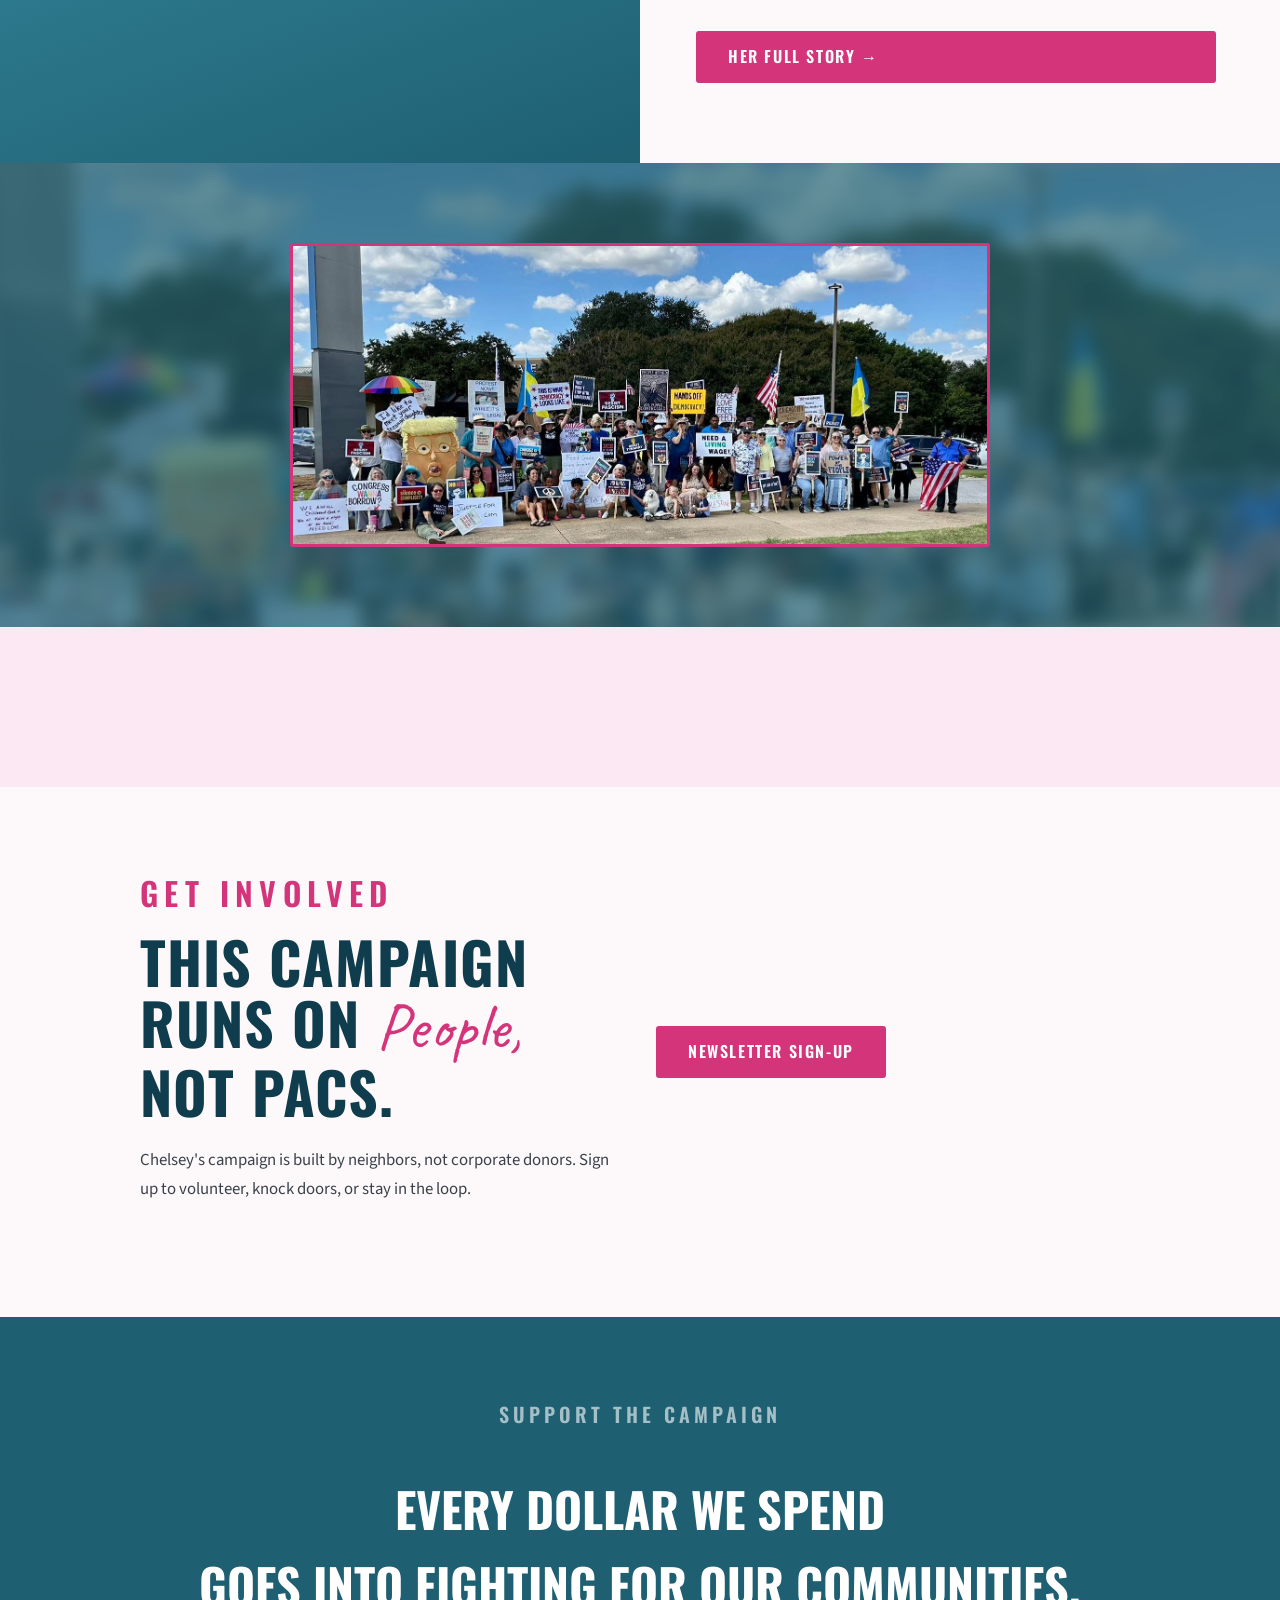
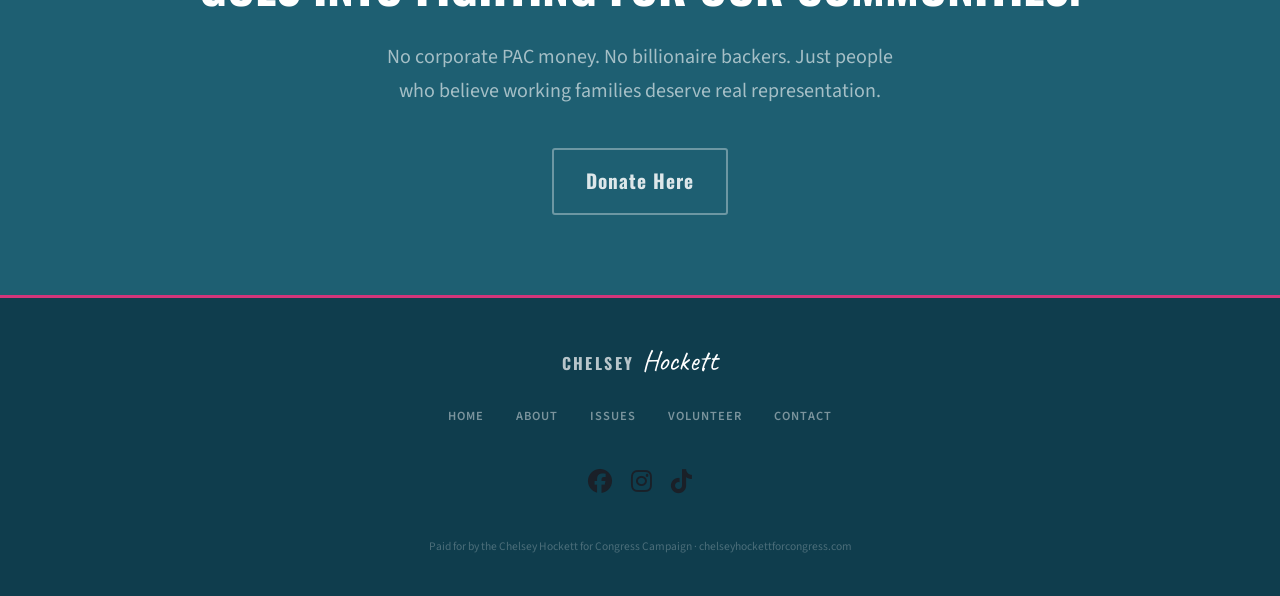
==== commit bccb98a2: "updated mini issue section on about page. updated navbar to include easy endorsement section access." ====
--- a/index.html
+++ b/index.html
@@ -5,6 +5,7 @@
   <meta charset="UTF-8" />
   <meta name="viewport" content="width=device-width, initial-scale=1.0" />
   <title>Chelsey Hockett for Congress</title>
+  <link rel="icon" href="images/logo.svg" type="image/svg+xml" />
   <link
     href="https://fonts.googleapis.com/css2?family=Oswald:wght@400;600;700&family=Satisfy&family=Source+Sans+3:wght@400;600&display=swap"
     rel="stylesheet" />
@@ -31,6 +32,7 @@
     <ul class="nav-links">
       <li><a href="index.html" class="active">Home</a></li>
       <li><a href="about.html">About</a></li>
+      <li><a href="about.html#endorsements">Endorsements</a></li>
       <li><a href="issues.html">Issues</a></li>
       <li><a href="volunteer.html">Volunteer</a></li>
       <li>
@@ -72,11 +74,12 @@
 
     <div class="hero-right">
       <div>
-        <img src="images/logo.png" alt="Chelsey Hockett Campaign Logo" style="
+        <img src="images/logo.svg" alt="Chelsey Hockett Campaign Logo" style="
+              display: block;
               width: 70%;
               max-width: 320px;
               border-radius: 3px;
-              margin-bottom: 1.5rem;
+              margin: 0 auto 1.5rem;
               object-fit: cover;
               border: 3px solid var(--pink);
             " />
--- a/css/style.css
+++ b/css/style.css
@@ -1286,7 +1286,7 @@
 
 .endorsements {
   background: var(--gray-light);
-  padding: 5rem 4rem;
+  padding: 4.8rem 3.8rem;
   text-align: center;
 }
 
@@ -1294,7 +1294,7 @@
 
 .endorsements h2 {
   font-family: 'Oswald', sans-serif;
-  font-size: clamp(2rem, 3vw, 2.6rem);
+  font-size: clamp(1.8rem, 2.5vw, 2.6rem);
   font-weight: 700;
   text-transform: uppercase;
   color: var(--teal-deeper);
@@ -1307,7 +1307,7 @@
   flex-wrap: wrap;
   gap: 0.75rem;
   justify-content: center;
-  max-width: 860px;
+  max-width: 1000px;
   margin: 0 auto;
 }
 
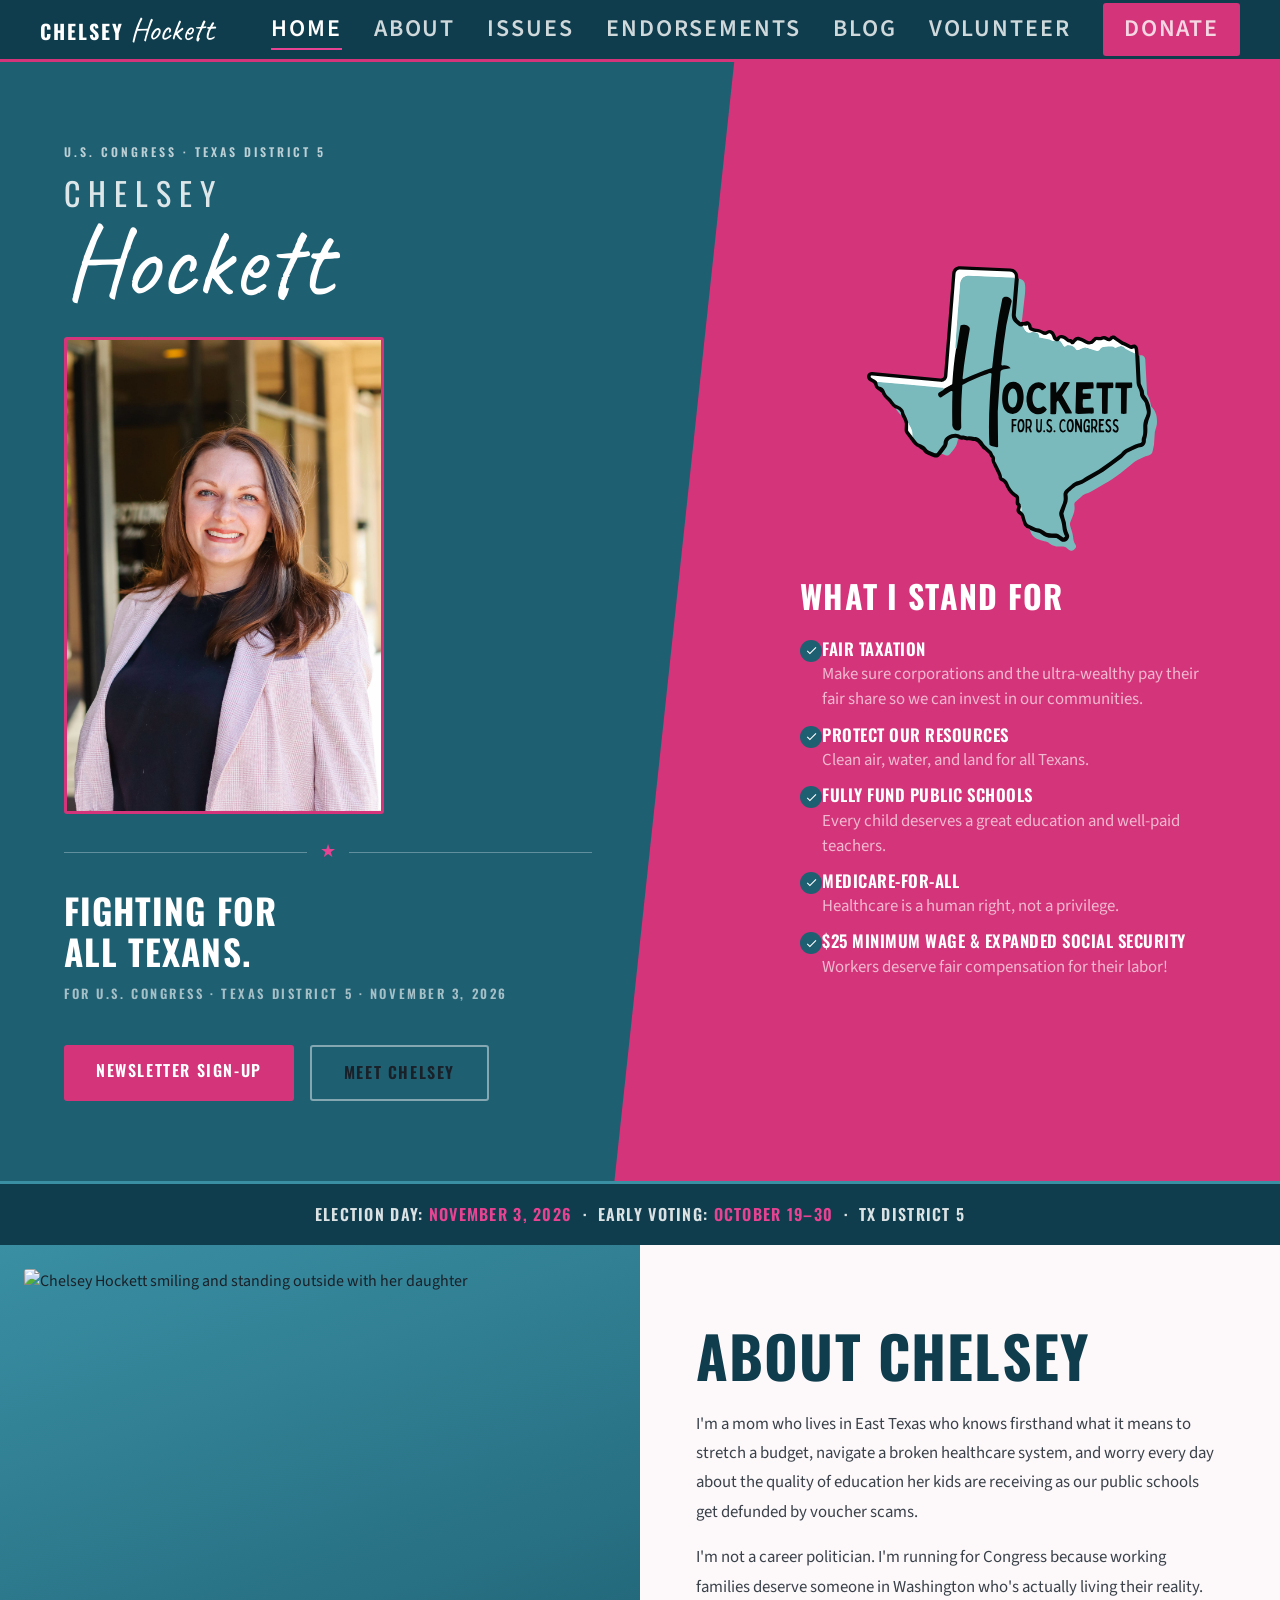
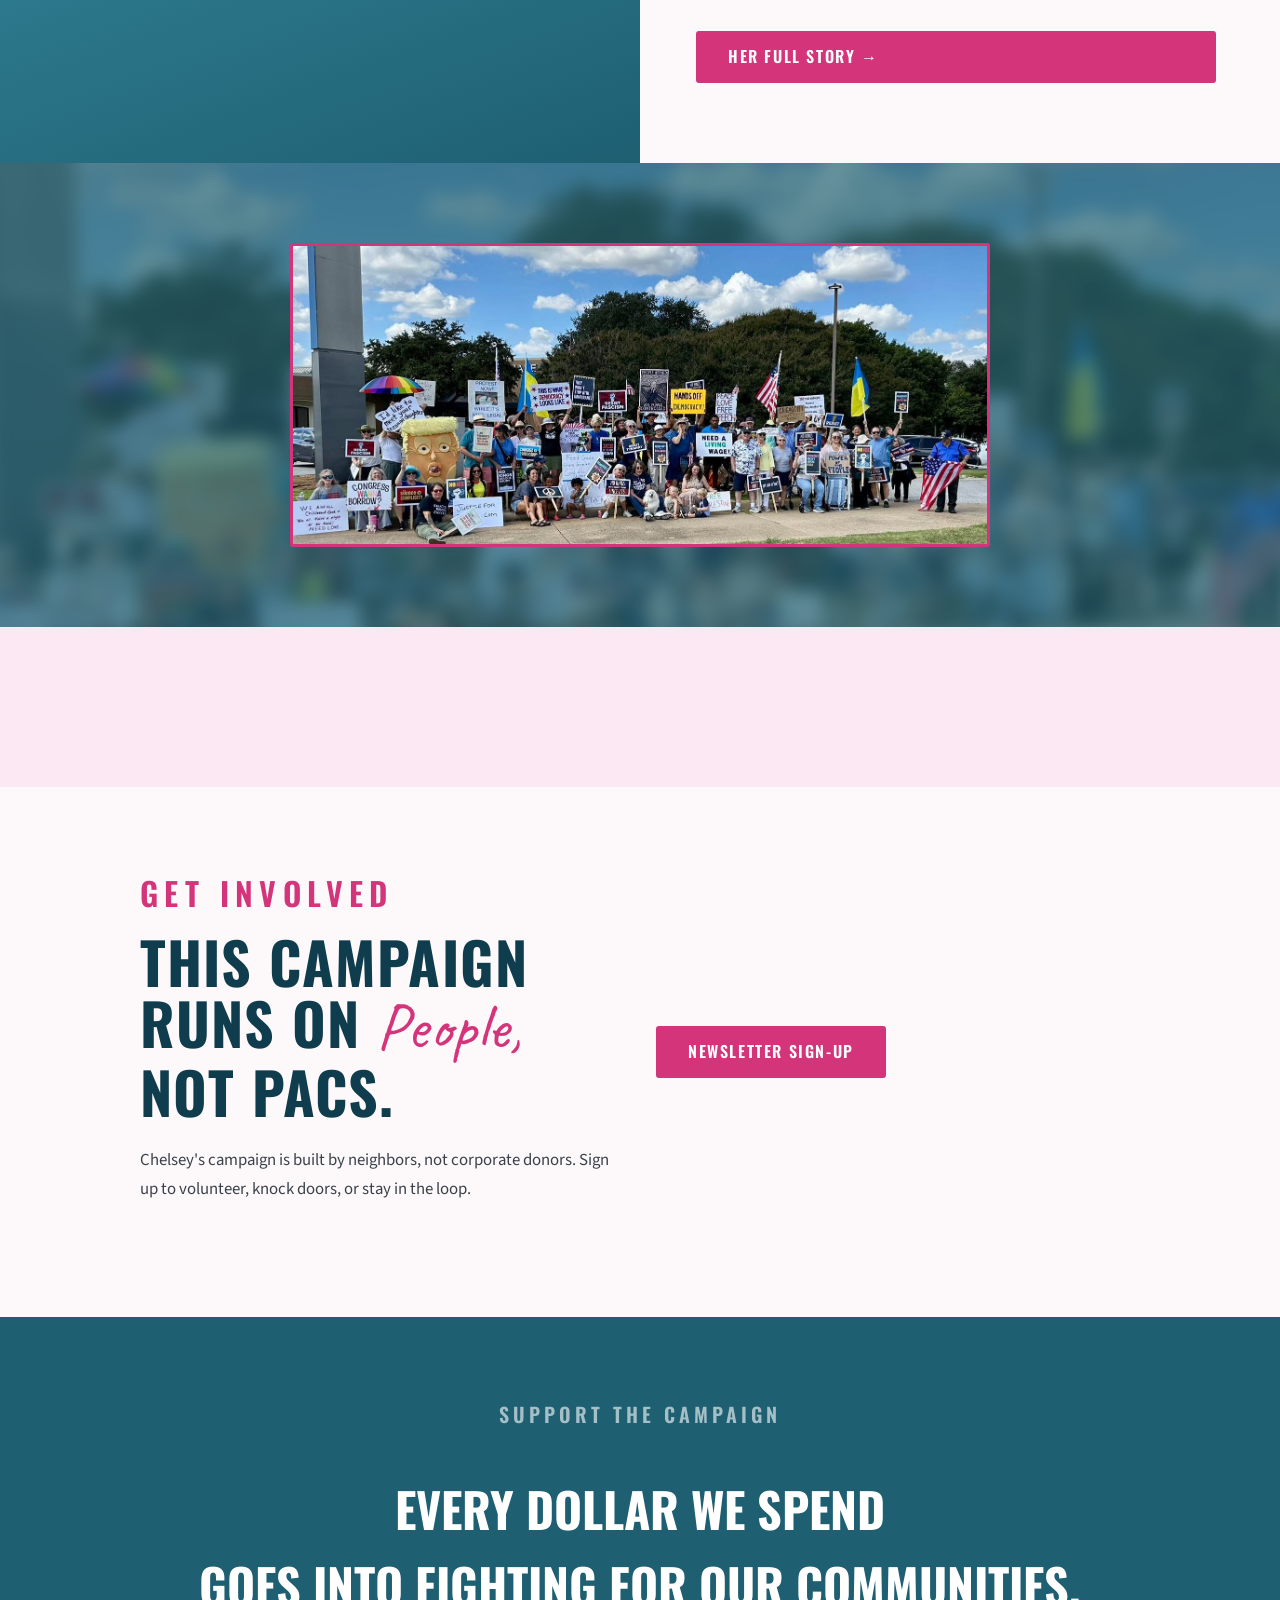
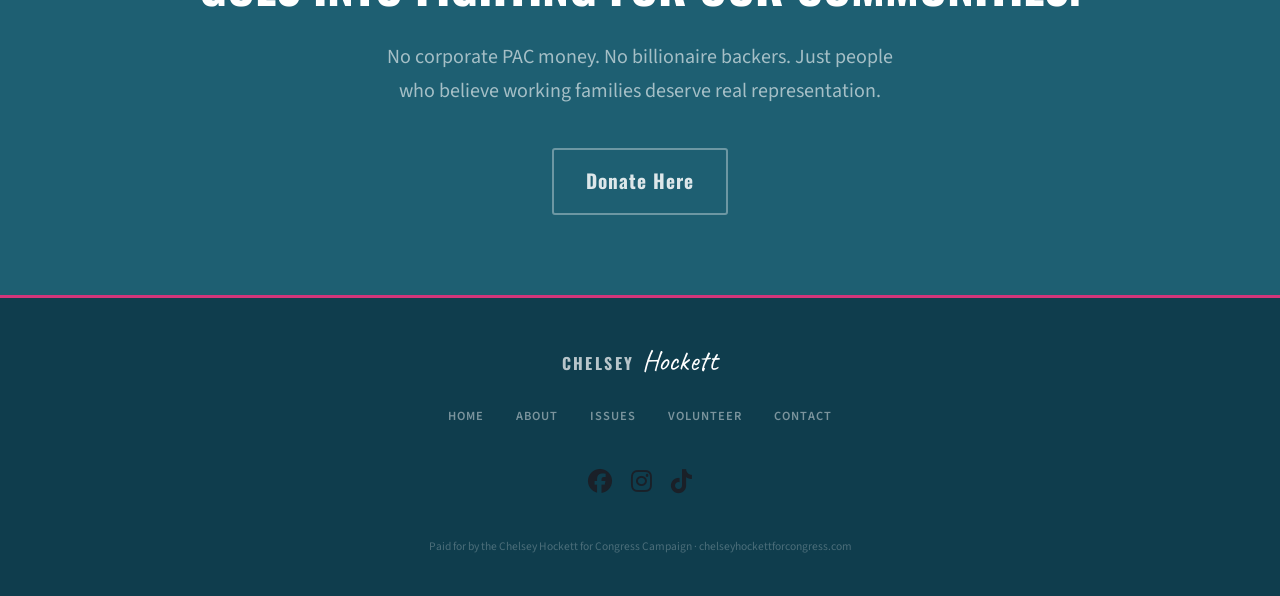
==== commit e947074c: "changed enodersement heading. added blog page to link to social posts for now." ====
--- a/index.html
+++ b/index.html
@@ -30,12 +30,12 @@
       <span></span><span></span><span></span>
     </button>
     <ul class="nav-links">
-      <li><a href="index.html" class="active">Home</a></li>
-      <li><a href="about.html">About</a></li>
-      <li><a href="about.html#endorsements">Endorsements</a></li>
-      <li><a href="issues.html">Issues</a></li>
-      <li><a href="volunteer.html">Volunteer</a></li>
-      <li>
+        <li><a href="index.html" class="active">Home</a></li>
+        <li><a href="about.html">About</a></li>
+        <li><a href="issues.html">Issues</a></li>
+        <li><a href="about.html#endorsements">Endorsements</a></li>
+        <li><a href="blog.html">Blog</a></li>
+        <li><a href="volunteer.html">Volunteer</a></li>
         <a href="https://secure.actblue.com/donate/chelseyhockettforcongress" class="nav-donate">Donate</a>
       </li>
     </ul>
@@ -244,9 +244,9 @@
 
   <!--SOCIALS-->
   <section class="socials">
-<div class="sk-instagram-feed" data-embed-id="25700938"></div><script src="https://widgets.sociablekit.com/instagram-feed/widget.js" defer></script>
-  </section>
-
+    <div class="sk-instagram-feed" data-embed-id="25700938"></div>
+    <script src="https://widgets.sociablekit.com/instagram-feed/widget.js" defer></script>
+  </section>
 
   <!-- JOIN -->
   <div class="join-wrap">
--- a/css/style.css
+++ b/css/style.css
@@ -1242,6 +1242,26 @@
 
 .story-text p:last-of-type { margin-bottom: 0; }
 
+#tax-free-info-card {
+  margin: 1.5rem;
+  padding: 2.5rem;
+  background: var(--cream); 
+  border-radius: 20px;
+  box-shadow: 0 6px 20px rgba(0, 0, 0, 0.12);
+  justify-content: center; 
+  border: 2px solid var(--pink);
+}
+
+#tax-free-info-card p {
+  font-family: 'Oswald', sans-serif;
+  font-size: 1.2rem;
+  font-weight: 200;
+  letter-spacing: 0.02em;
+  color: var(--teal-deeper);
+  line-height: 1.1;
+  margin-bottom: 1rem;
+}
+
 .full-quote {
   background: var(--pink);
   padding: 5rem 4rem;
@@ -1807,6 +1827,266 @@
   position: relative;
   z-index: 2;
 }
+
+/* BLOG PAGE STYLES*/
+ .upload-page {
+    background: var(--cream);
+    padding: 3.5rem 4rem 6rem;
+  }
+ 
+  .upload-inner {
+    max-width: 720px;
+    margin: 0 auto;
+  }
+ 
+  .upload-inner .section-label {
+    margin-bottom: 0.5rem;
+  }
+ 
+  .upload-inner h1 {
+    font-family: 'Oswald', sans-serif;
+    font-weight: 700;
+    font-size: clamp(2rem, 4vw, 2.6rem);
+    text-transform: uppercase;
+    color: var(--teal-deeper);
+    letter-spacing: 0.02em;
+    margin-bottom: 0.8rem;
+  }
+ 
+  .upload-sub {
+    font-size: 1.05rem;
+    color: #3a4149;
+    line-height: 1.7;
+    max-width: 55ch;
+    margin-bottom: 1.5rem;
+  }
+ 
+  .upload-note {
+    display: inline-flex;
+    align-items: center;
+    gap: 0.5rem;
+    background: var(--white);
+    border: 1px solid #dde3e8;
+    border-left: 3px solid var(--teal);
+    border-radius: 3px;
+    padding: 0.55rem 1rem;
+    font-size: 0.85rem;
+    color: var(--gray-mid);
+    margin-bottom: 2.5rem;
+  }
+ 
+  .upload-note i { color: var(--teal); }
+ 
+  /* Composer / dropzone */
+  .upload-composer {
+    border: 2px dashed #c5d5dc;
+    border-radius: 4px;
+    background: var(--white);
+    padding: 2.5rem 1.5rem;
+    text-align: center;
+    cursor: pointer;
+    transition: border-color 0.2s ease, background 0.2s ease;
+  }
+ 
+  .upload-composer:hover { border-color: var(--teal); }
+ 
+  .upload-composer.dragover {
+    border-color: var(--pink);
+    background: var(--pink-light);
+  }
+ 
+  .upload-composer .icon {
+    width: 44px;
+    height: 44px;
+    margin: 0 auto 0.9rem;
+    border-radius: 50%;
+    background: var(--pink-light);
+    display: flex;
+    align-items: center;
+    justify-content: center;
+    color: var(--pink);
+    font-size: 1.15rem;
+  }
+ 
+  .upload-composer h3 {
+    font-family: 'Oswald', sans-serif;
+    font-weight: 600;
+    text-transform: uppercase;
+    letter-spacing: 0.04em;
+    font-size: 1.05rem;
+    color: var(--teal-deeper);
+    margin-bottom: 0.3rem;
+  }
+ 
+  .upload-composer p {
+    margin: 0;
+    color: var(--gray-mid);
+    font-size: 0.9rem;
+  }
+ 
+  .upload-composer input { display: none; }
+ 
+  /* Feed header, reusing the section-label + divider language from style.css */
+  .feed-header {
+    display: flex;
+    align-items: baseline;
+    justify-content: space-between;
+    margin: 3rem 0 1.4rem;
+    border-bottom: 1px solid #dde3e8;
+    padding-bottom: 0.8rem;
+  }
+ 
+  .feed-header h2 {
+    font-family: 'Oswald', sans-serif;
+    font-size: 1.05rem;
+    font-weight: 700;
+    text-transform: uppercase;
+    letter-spacing: 0.1em;
+    color: var(--teal-deeper);
+    margin: 0;
+  }
+ 
+  .feed-header span {
+    font-size: 0.82rem;
+    color: var(--gray-mid);
+  }
+ 
+  .feed {
+    display: flex;
+    flex-direction: column;
+    gap: 1.75rem;
+  }
+ 
+  /* Post card follows the same border-top-accent pattern as .issue-card / .event-card */
+  .feed-post {
+    background: var(--white);
+    border: 1px solid #dde3e8;
+    border-top: 3px solid var(--pink);
+    border-radius: 3px;
+    overflow: hidden;
+  }
+ 
+  .feed-post-photo {
+    width: 100%;
+    max-height: 480px;
+    overflow: hidden;
+    background: var(--gray-light);
+  }
+ 
+  .feed-post-photo img {
+    width: 100%;
+    height: 100%;
+    object-fit: cover;
+    display: block;
+  }
+
+  /* Add this block into css/style.css, right after the existing
+   .feed-post-photo img { ... } rule in the BLOG PAGE STYLES section */
+
+.feed-post-pdf {
+  width: 100%;
+  height: 100%;
+  min-height: 140px;
+  display: flex;
+  align-items: center;
+  gap: 1rem;
+  padding: 1.5rem 1.4rem;
+  text-decoration: none;
+}
+
+.feed-post-pdf .pdf-icon {
+  width: 46px;
+  height: 46px;
+  flex-shrink: 0;
+  border-radius: 3px;
+  background: var(--pink-light);
+  display: flex;
+  align-items: center;
+  justify-content: center;
+  color: var(--pink);
+  font-size: 1.3rem;
+}
+
+.feed-post-pdf .pdf-label {
+  font-family: 'Oswald', sans-serif;
+  font-weight: 600;
+  letter-spacing: 0.03em;
+  color: var(--teal-deeper);
+  font-size: 1rem;
+}
+
+.feed-post-pdf .pdf-sub {
+  font-size: 0.8rem;
+  color: var(--gray-mid);
+  margin-top: 0.2rem;
+}
+ 
+  .feed-post-body {
+    padding: 1.1rem 1.4rem 1.4rem;
+  }
+ 
+  .feed-post-meta {
+    display: flex;
+    align-items: center;
+    justify-content: space-between;
+    font-size: 0.78rem;
+    color: var(--gray-mid);
+    margin-bottom: 0.55rem;
+  }
+ 
+  .feed-post-meta .filename {
+    font-family: 'Oswald', sans-serif;
+    font-weight: 600;
+    letter-spacing: 0.03em;
+    color: var(--teal-deeper);
+  }
+ 
+  .feed-post-meta .remove {
+    background: none;
+    border: none;
+    color: var(--gray-mid);
+    cursor: pointer;
+    font-size: 0.8rem;
+    font-family: 'Oswald', sans-serif;
+    letter-spacing: 0.05em;
+    text-transform: uppercase;
+    padding: 0.2rem 0.5rem;
+    border-radius: 2px;
+  }
+ 
+  .feed-post-meta .remove:hover {
+    color: var(--pink);
+    background: var(--pink-light);
+  }
+ 
+  .feed-caption {
+    width: 100%;
+    border: none;
+    outline: none;
+    background: transparent;
+    font-family: 'Source Sans 3', sans-serif;
+    font-size: 0.98rem;
+    line-height: 1.6;
+    color: var(--charcoal);
+    resize: none;
+    padding: 0;
+  }
+ 
+  .feed-caption::placeholder { color: #a9b0b6; }
+ 
+  .feed-empty {
+    text-align: center;
+    color: var(--gray-mid);
+    padding: 2.5rem 1rem;
+    font-size: 0.92rem;
+    border: 1px dashed #dde3e8;
+    border-radius: 3px;
+    background: var(--white);
+  }
+ 
+  @media (max-width: 768px) {
+    .upload-page { padding: 2.5rem 1.5rem 4rem; }
+  }
 
 /* MOBILE RESPONSIVE STYLES */
 
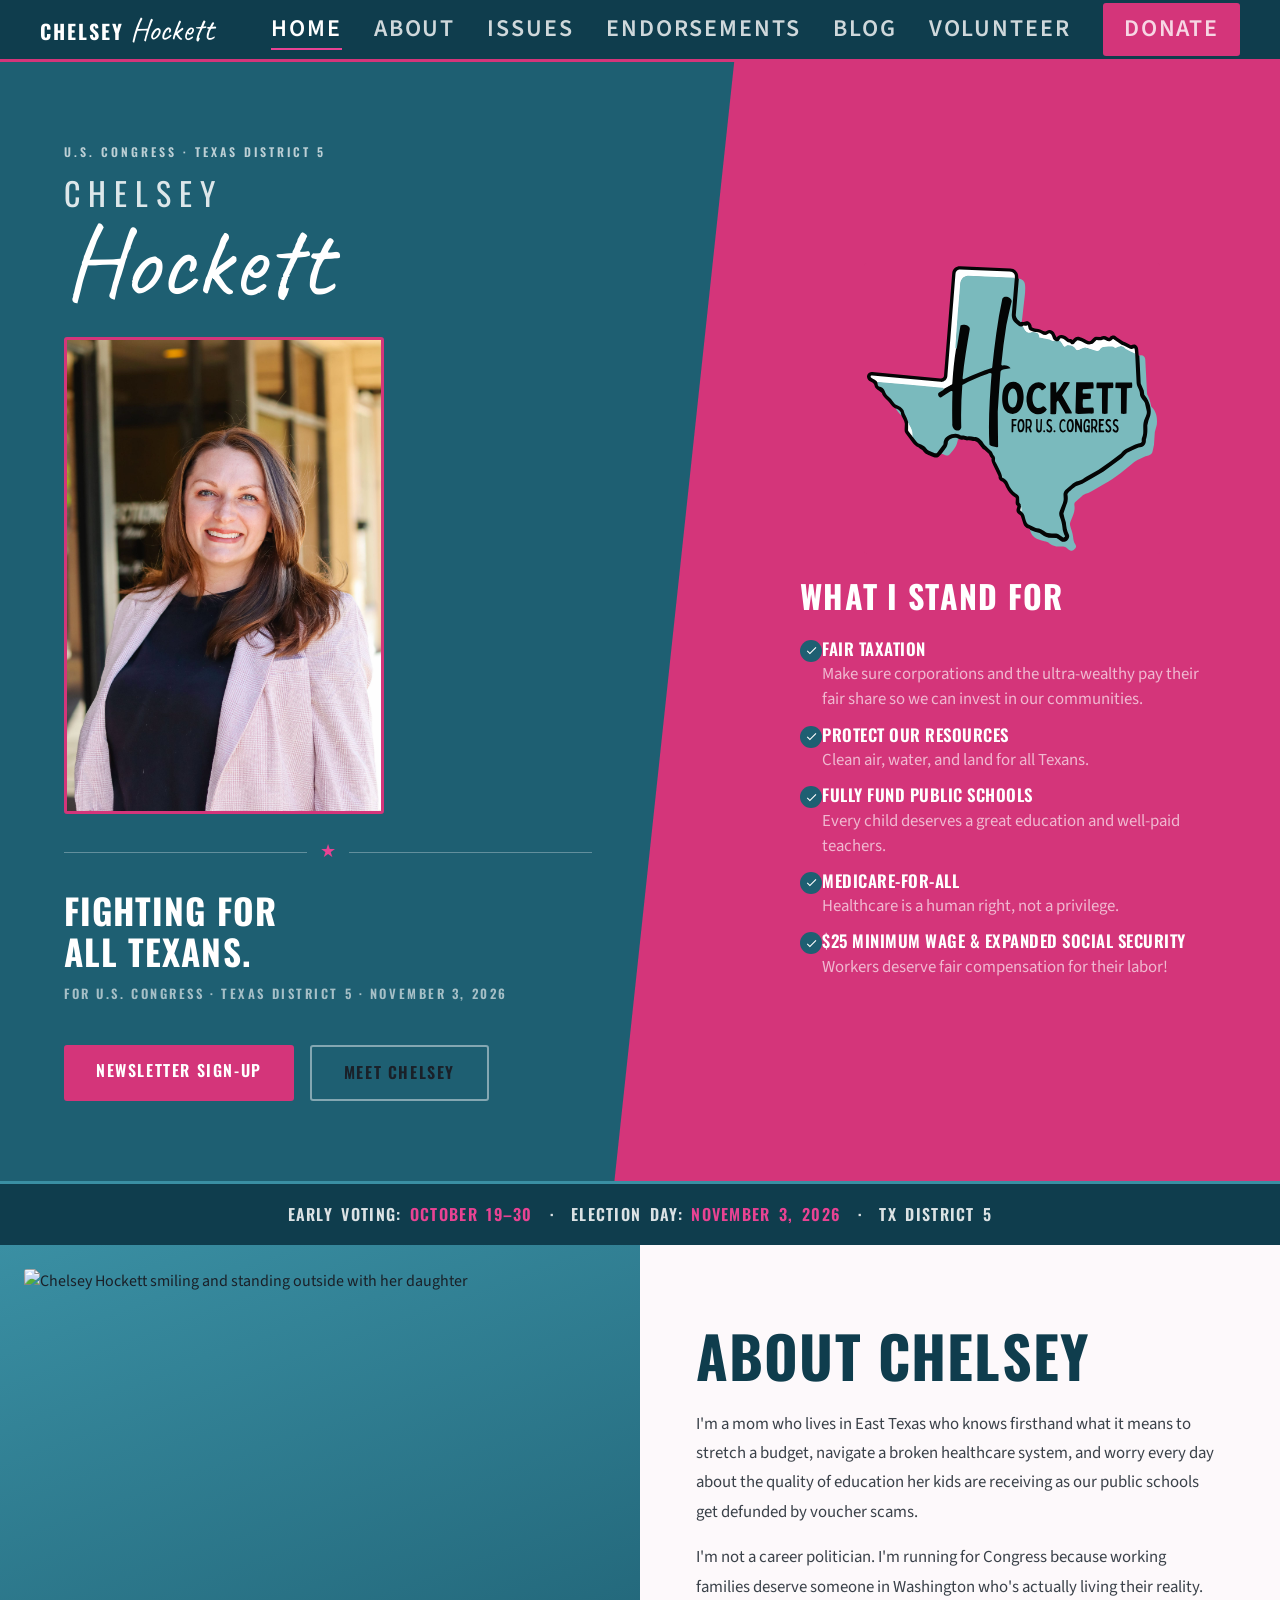
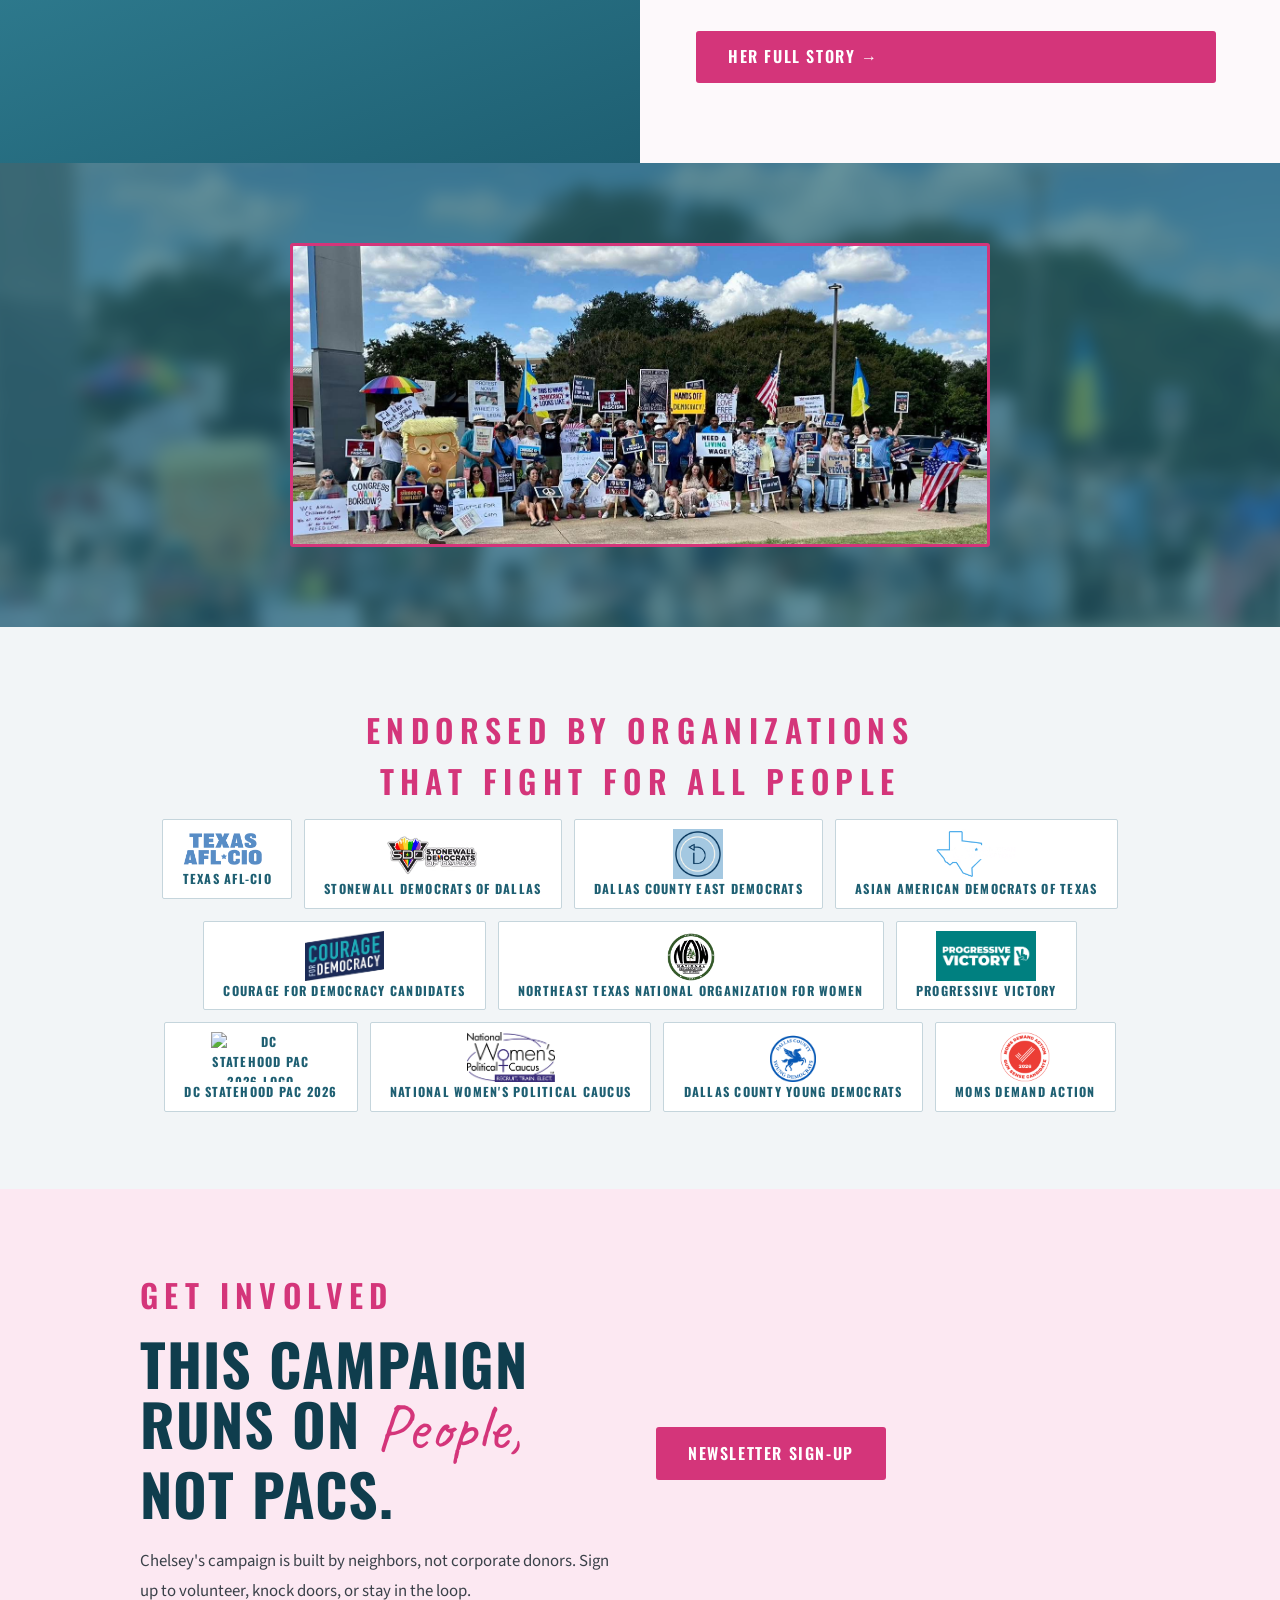
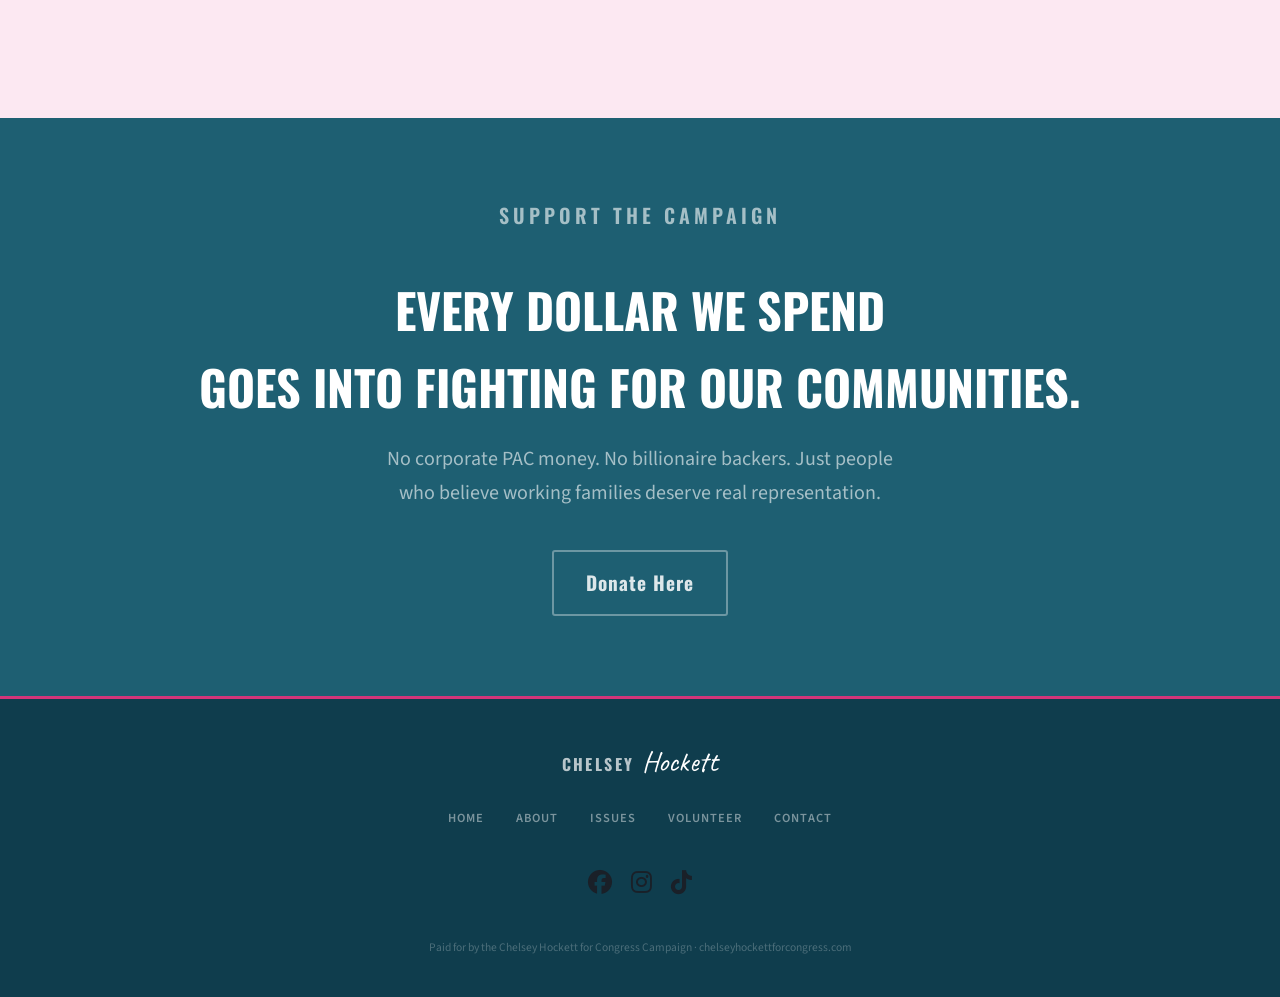
==== commit 366fe5dd: "rearranged sections" ====
--- a/index.html
+++ b/index.html
@@ -2,6 +2,15 @@
 <html lang="en">
 
 <head>
+  <!-- Google tag (gtag.js) -->
+  <script async src="https://www.googletagmanager.com/gtag/js?id=G-4K5XQN76HF"></script>
+  <script>
+    window.dataLayer = window.dataLayer || [];
+    function gtag() { dataLayer.push(arguments); }
+    gtag('js', new Date());
+
+    gtag('config', 'G-4K5XQN76HF');
+  </script>
   <meta charset="UTF-8" />
   <meta name="viewport" content="width=device-width, initial-scale=1.0" />
   <title>Chelsey Hockett for Congress</title>
@@ -30,13 +39,13 @@
       <span></span><span></span><span></span>
     </button>
     <ul class="nav-links">
-        <li><a href="index.html" class="active">Home</a></li>
-        <li><a href="about.html">About</a></li>
-        <li><a href="issues.html">Issues</a></li>
-        <li><a href="about.html#endorsements">Endorsements</a></li>
-        <li><a href="blog.html">Blog</a></li>
-        <li><a href="volunteer.html">Volunteer</a></li>
-        <a href="https://secure.actblue.com/donate/chelseyhockettforcongress" class="nav-donate">Donate</a>
+      <li><a href="index.html" class="active">Home</a></li>
+      <li><a href="about.html">About</a></li>
+      <li><a href="issues.html">Issues</a></li>
+      <li><a href="index.html#endorsements">Endorsements</a></li>
+      <li><a href="blog.html">Blog</a></li>
+      <li><a href="volunteer.html">Volunteer</a></li>
+      <a href="https://secure.actblue.com/donate/chelseyhockettforcongress" class="nav-donate">Donate</a>
       </li>
     </ul>
   </nav>
@@ -140,8 +149,8 @@
   <!-- INTRO STRIP -->
   <div class="intro-strip">
     <p>
-      Election Day: <span>November 3, 2026</span> &nbsp;·&nbsp; Early Voting:
-      <span>October 19–30</span> &nbsp;·&nbsp; TX District 5
+      Early Voting:
+      <span>October 19–30</span> &nbsp;·&nbsp; Election Day: <span>November 3, 2026</span> &nbsp;·&nbsp;  TX District 5
     </p>
   </div>
 
@@ -242,13 +251,186 @@
     </div>
   </section>
 
-  <!--SOCIALS-->
-  <section class="socials">
-    <div class="sk-instagram-feed" data-embed-id="25700938"></div>
-    <script src="https://widgets.sociablekit.com/instagram-feed/widget.js" defer></script>
-  </section>
-
-  <!-- JOIN -->
+
+
+
+
+  <!-- ENDORSEMENTS -->
+  <section class="endorsements" id="endorsements">
+    <p class="section-label">
+      Endorsed By Organizations <br />That Fight for ALL People
+    </p>
+
+    <div class="endorse-grid">
+      <a href="https://texasaflcio.org/news/endorsements" target="_blank" rel="noopener noreferrer">
+        <div class="endorse-badge">
+          <div>
+            <img src="images/aflcio.png" alt="Texas AFL-CIO logo" style="
+                  width: 80px;
+                  height: 40px;
+                  object-fit: contain;
+                  display: block;
+                " />
+            Texas AFL-CIO
+          </div>
+        </div>
+      </a>
+
+      <a href="https://www.stonewalldemocratsofdallas.com/endorsements" target="_blank" rel="noopener noreferrer">
+        <div class="endorse-badge">
+          <div>
+            <img src="images/stonewalldallasdemslogo.png" alt="Dallas Stonewall Democrats logo" style="
+                  width: 100px;
+                  height: 50px;
+                  object-fit: contain;
+                  display: block;
+                  margin: 0 auto;
+                " />
+          </div>
+          Stonewall Democrats of Dallas
+        </div>
+      </a>
+
+      <a href="https://dallascountyeastdemocrats.com" target="_blank" rel="noopener noreferrer">
+        <div class="endorse-badge">
+          <div>
+            <img src="images/dallascountyeastdems.png" alt="Dallas County East Democrats logo" style="
+                  width: 100px;
+                  height: 50px;
+                  object-fit: contain;
+                  display: block;
+                  margin: 0 auto;
+                " />
+          </div>
+          Dallas County East Democrats
+        </div>
+      </a>
+
+      <a href="https://www.texasasiandemocrats.org/endorsements" target="_blank" rel="noopener noreferrer">
+        <div class="endorse-badge">
+          <div>
+            <img src="images/AADT-logo.png" alt="Asian American Democrats of Texas Logo" style="
+                  width: 100px;
+                  height: 50px;
+                  object-fit: contain;
+                  display: block;
+                  margin: 0 auto;
+                " />
+          </div>
+          Asian American Democrats of Texas
+        </div>
+      </a>
+
+      <a href="https://couragefordemocracy.com/candidates/?_state=tx" target="_blank" rel="noopener noreferrer">
+        <div class="endorse-badge">
+          <div>
+            <img src="images/CFD-logo.png" alt="Courage For Democracy Logo" style="
+                  width: 100px;
+                  height: 50px;
+                  object-fit: contain;
+                  display: block;
+                  margin: 0 auto;
+                " />
+          </div>
+          Courage For Democracy Candidates
+        </div>
+      </a>
+
+      <a href="https://www.facebook.com/groups/netxnow/posts/1466183951715568/" target="_blank"
+        rel="noopener noreferrer">
+        <div class="endorse-badge">
+          <div>
+            <img src="images/netxnow.png" alt="NetX Now Logo" style="
+                  width: 100px;
+                  height: 50px;
+                  object-fit: contain;
+                  display: block;
+                  margin: 0 auto;
+                " />
+          </div>
+          Northeast Texas National Organization for Women
+        </div>
+      </a>
+
+      <a href="https://www.progressivevictory.win/endorsements" target="_blank" rel="noopener noreferrer">
+        <div class="endorse-badge">
+          <div>
+            <img src="images/progvictorylogo.png" alt="Progressive Victory Logo" style="
+                  width: 100px;
+                  height: 50px;
+                  object-fit: contain;
+                  display: block;
+                  margin: 0 auto;
+                  background-color: teal;
+                " />
+          </div>
+          Progressive Victory
+        </div>
+      </a>
+
+      <a href="https://www.dcstatehoodpac.com/endorsements" target="_blank" rel="noopener noreferrer">
+        <div class="endorse-badge">
+          <div>
+            <img src="images/DCSTATEHOODPAC.png" alt="DC Statehood PAC 2026 logo" style="
+                  width: 100px;
+                  height: 50px;
+                  object-fit: contain;
+                  display: block;
+                  margin: 0 auto;
+                " />
+          </div>
+          DC Statehood PAC 2026
+        </div>
+      </a>
+
+      <a href="https://nwpc.org/endorsed-candidates/" target="_blank" rel="noopener noreferrer">
+        <div class="endorse-badge">
+          <div>
+            <img src="images/nwpc.png" alt="National Women's Political Caucus logo" style="
+                  width: 100px;
+                  height: 50px;
+                  object-fit: contain;
+                  display: block;
+                  margin: 0 auto;
+                " />
+          </div>
+          National Women's Political Caucus
+        </div>
+      </a>
+
+      <a href="https://dallasyoungdems.org" target="_blank" rel="noopener noreferrer">
+        <div class="endorse-badge">
+          <div>
+            <img src="images/dcydlogo.png" alt="Dallas County Young Democrats logo" style="
+                  width: 100px;
+                  height: 50px;
+                  object-fit: contain;
+                  display: block;
+                  margin: 0 auto;
+                " />
+          </div>
+          Dallas County Young Democrats
+        </div>
+      </a>
+
+      <a href="https://gunsensevoter.org/candidates/67c1396a60f58b2dcf32dbe10938177019f2ec7bf754ae1a6b81681a5130b4a3/"
+        target="_blank" rel="noopener noreferrer">
+        <div class="endorse-badge">
+          <div>
+            <img src="images/mdagslogo.png" alt="Moms Demand Action logo" style="
+                  width: 100px;
+                  height: 50px;
+                  object-fit: contain;
+                  display: block;
+                  margin: 0 auto;
+                " />
+          </div>
+          Moms Demand Action
+        </div>
+      </a>
+    </section>
+
+      <!-- JOIN -->
   <div class="join-wrap">
     <div class="join-inner">
       <div>
@@ -273,6 +455,7 @@
     </div>
   </div>
 
+
   <!-- DONATE -->
   <section class="donate-strip">
     <p class="section-label">Support the Campaign</p>
@@ -304,13 +487,13 @@
       </li>
     </ul>
     <div class="footer-social">
-      <a href="https://facebook.com/YOURPAGE" target="_blank" rel="noopener noreferrer" aria-label="Facebook">
+      <a href="https://www.facebook.com/ChelseyHockettforCongress/" target="_blank" rel="noopener noreferrer" aria-label="Facebook">
         <i class="fa-brands fa-facebook"></i>
       </a>
-      <a href="https://instagram.com/YOURHANDLE" target="_blank" rel="noopener noreferrer" aria-label="Instagram">
+      <a href="https://www.instagram.com/chelseyhockettforcongress/" target="_blank" rel="noopener noreferrer" aria-label="Instagram">
         <i class="fa-brands fa-instagram"></i>
       </a>
-      <a href="https://tiktok.com/@YOURHANDLE" target="_blank" rel="noopener noreferrer" aria-label="TikTok">
+      <a href="https://www.tiktok.com/@hockettforcongress" target="_blank" rel="noopener noreferrer" aria-label="TikTok">
         <i class="fa-brands fa-tiktok"></i>
       </a>
     </div>
--- a/css/style.css
+++ b/css/style.css
@@ -484,6 +484,7 @@
   font-size: 1rem;
   font-weight: 600;
   letter-spacing: 0.08em;
+  word-spacing: 0.2em;
   text-transform: uppercase;
   color: rgba(255,255,255,0.85);
   text-align: center;
@@ -860,7 +861,7 @@
 
 /* JOIN */
 .join-wrap {
-  background: var(--cream);
+  background: var(--pink-light);
   padding: 5rem 3rem;
 }
 
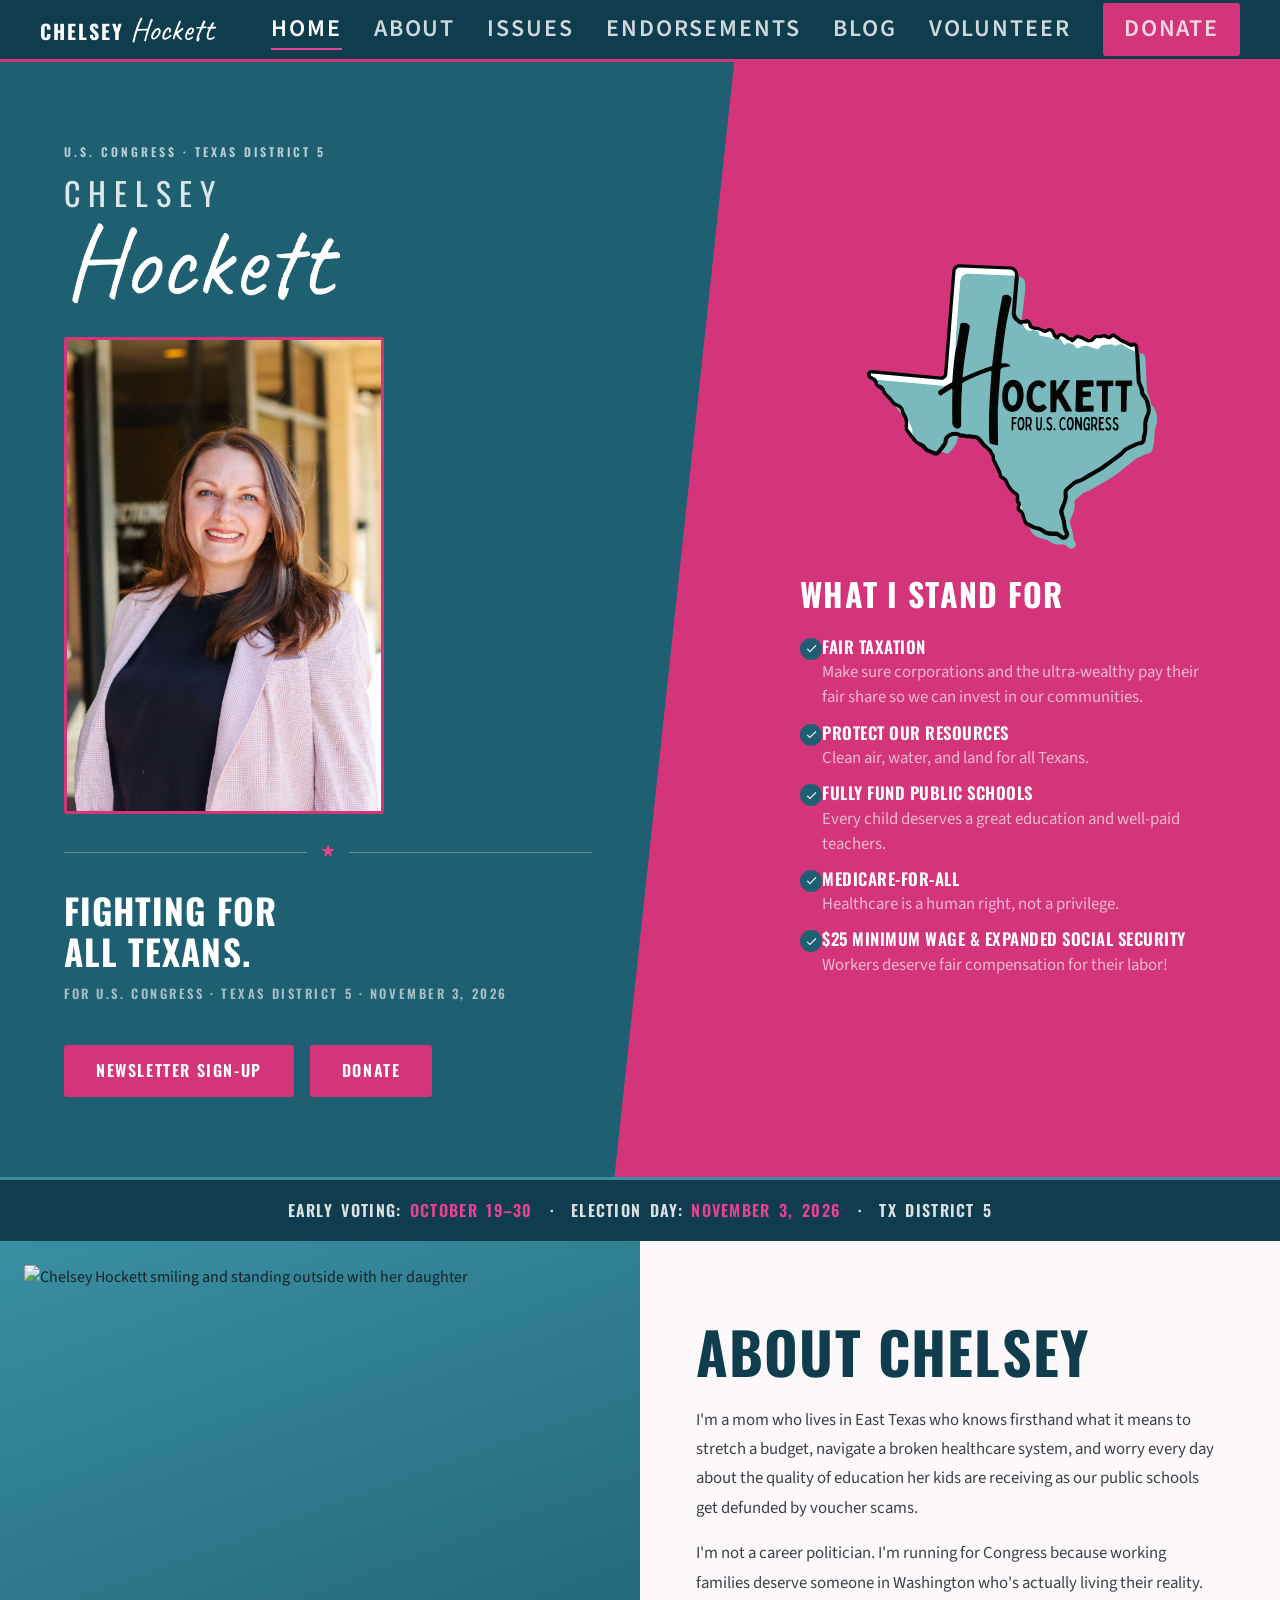
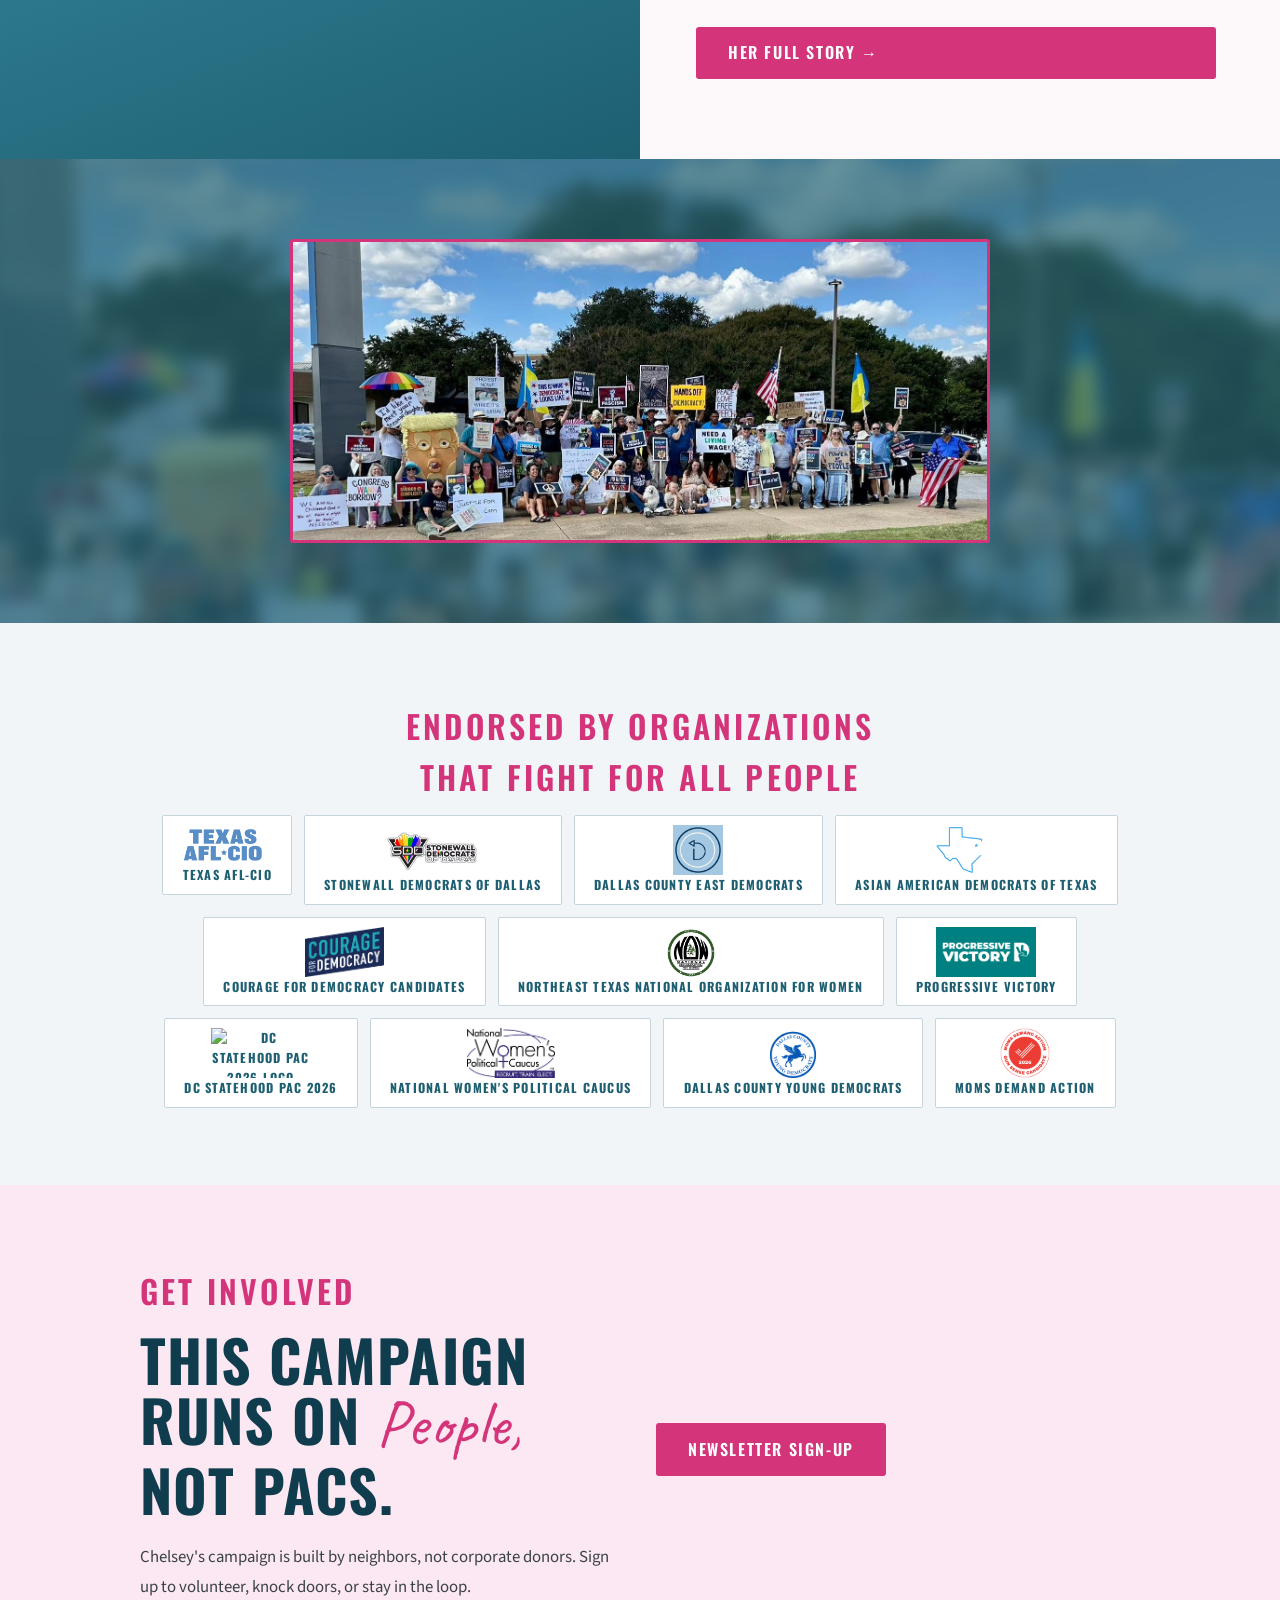
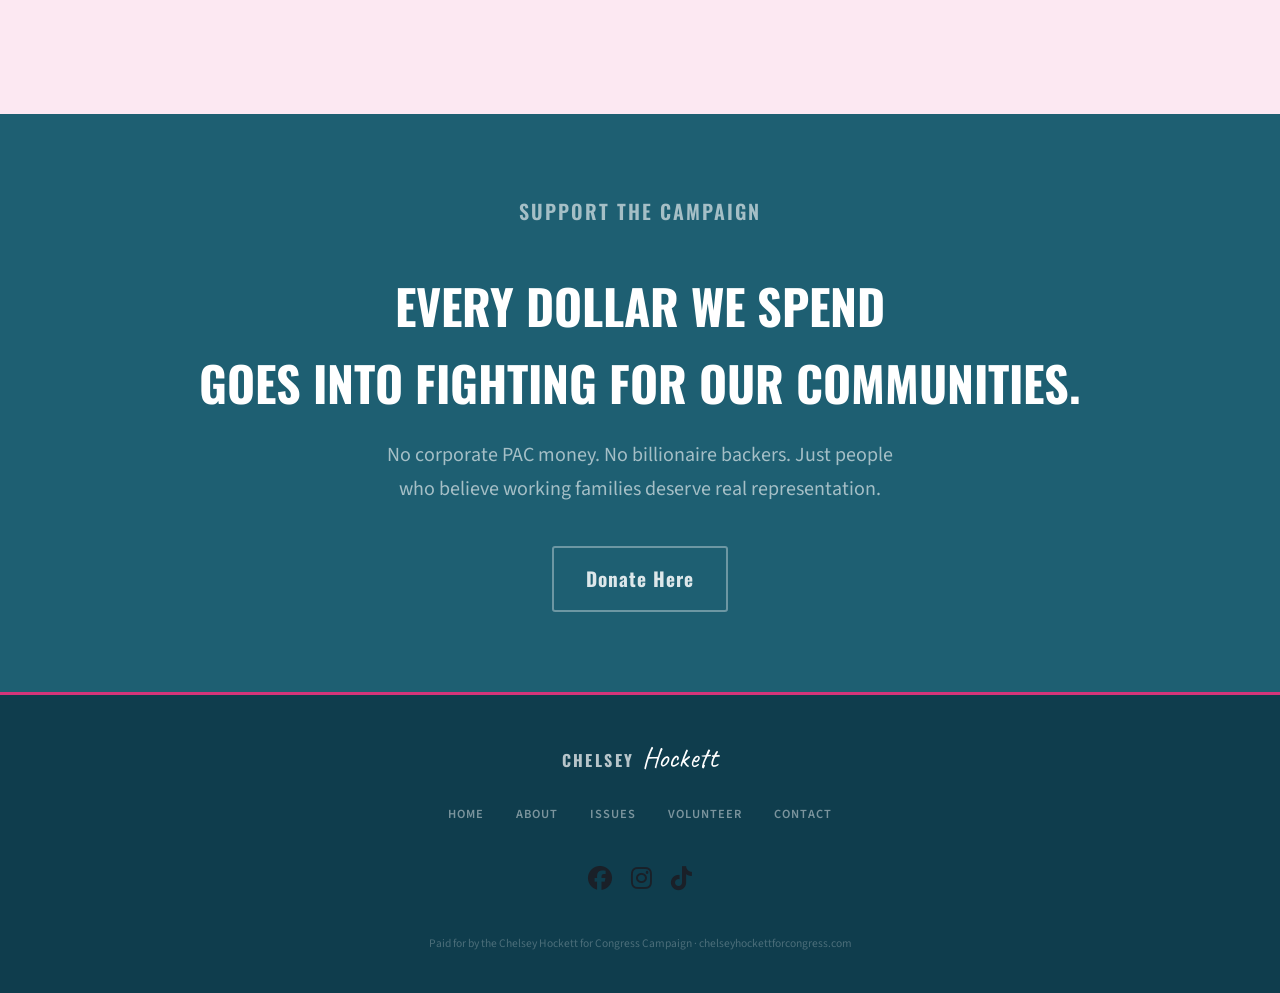
==== commit 7ae1fda8: "changed button to donate in hero section of index page" ====
--- a/index.html
+++ b/index.html
@@ -77,7 +77,7 @@
       </p>
       <div class="hero-ctas">
         <a href="https://lp.constantcontactpages.com/sl/wIpSok3" class="btn-pink">Newsletter Sign-up</a>
-        <a href="about.html" class="btn-outline-white">Meet Chelsey</a>
+        <a href="https://secure.actblue.com/donate/chelseyhockettforcongress" class="btn-pink">Donate</a>
       </div>
     </div>
 
--- a/css/style.css
+++ b/css/style.css
@@ -231,7 +231,7 @@
   font-family: 'Oswald', sans-serif;
   font-size: 2rem;
   font-weight: 600;
-  letter-spacing: 0.2em;
+  letter-spacing: 0.1em;
   text-transform: uppercase;
   color: var(--pink);
   margin-bottom: 0.8rem;
@@ -1320,7 +1320,7 @@
   text-transform: uppercase;
   color: var(--teal-deeper);
   margin-bottom: 3rem;
-  letter-spacing: 0.04em;
+  letter-spacing: 0.02em;
 }
 
 .endorse-grid {
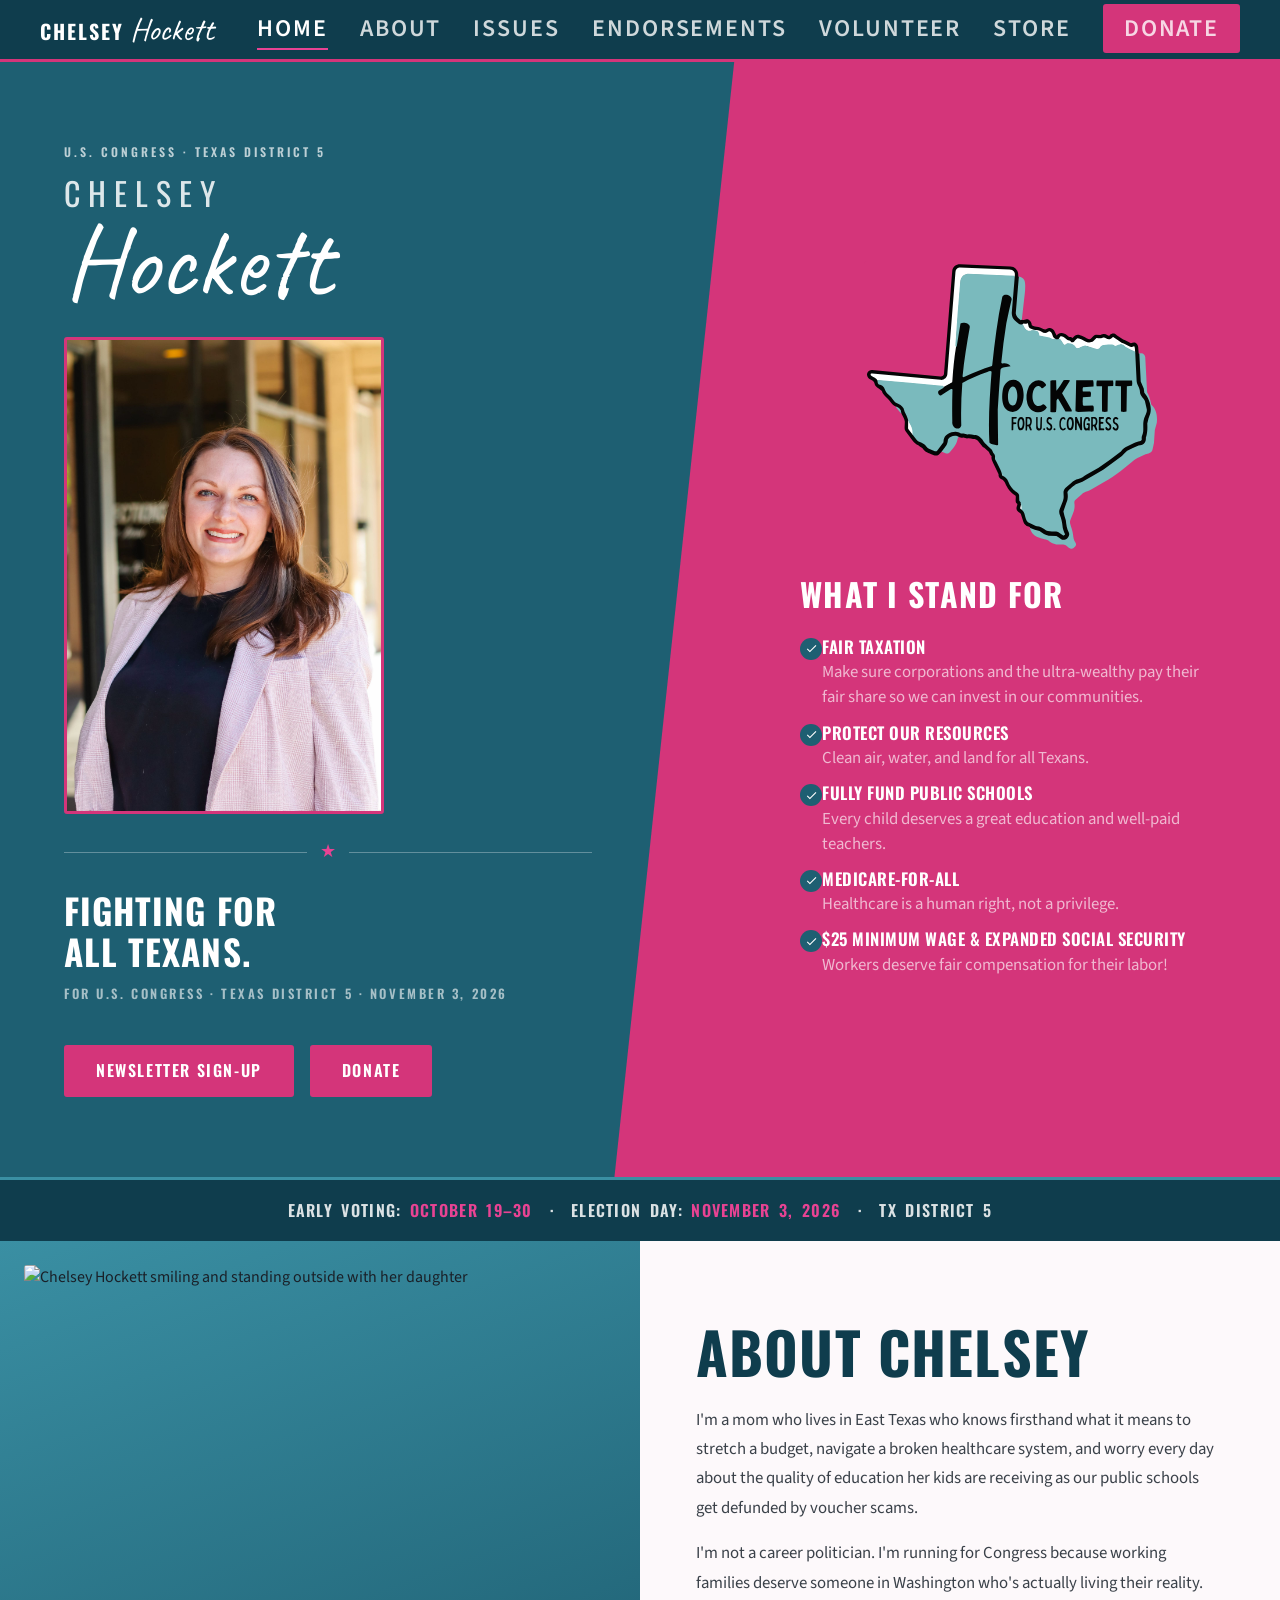
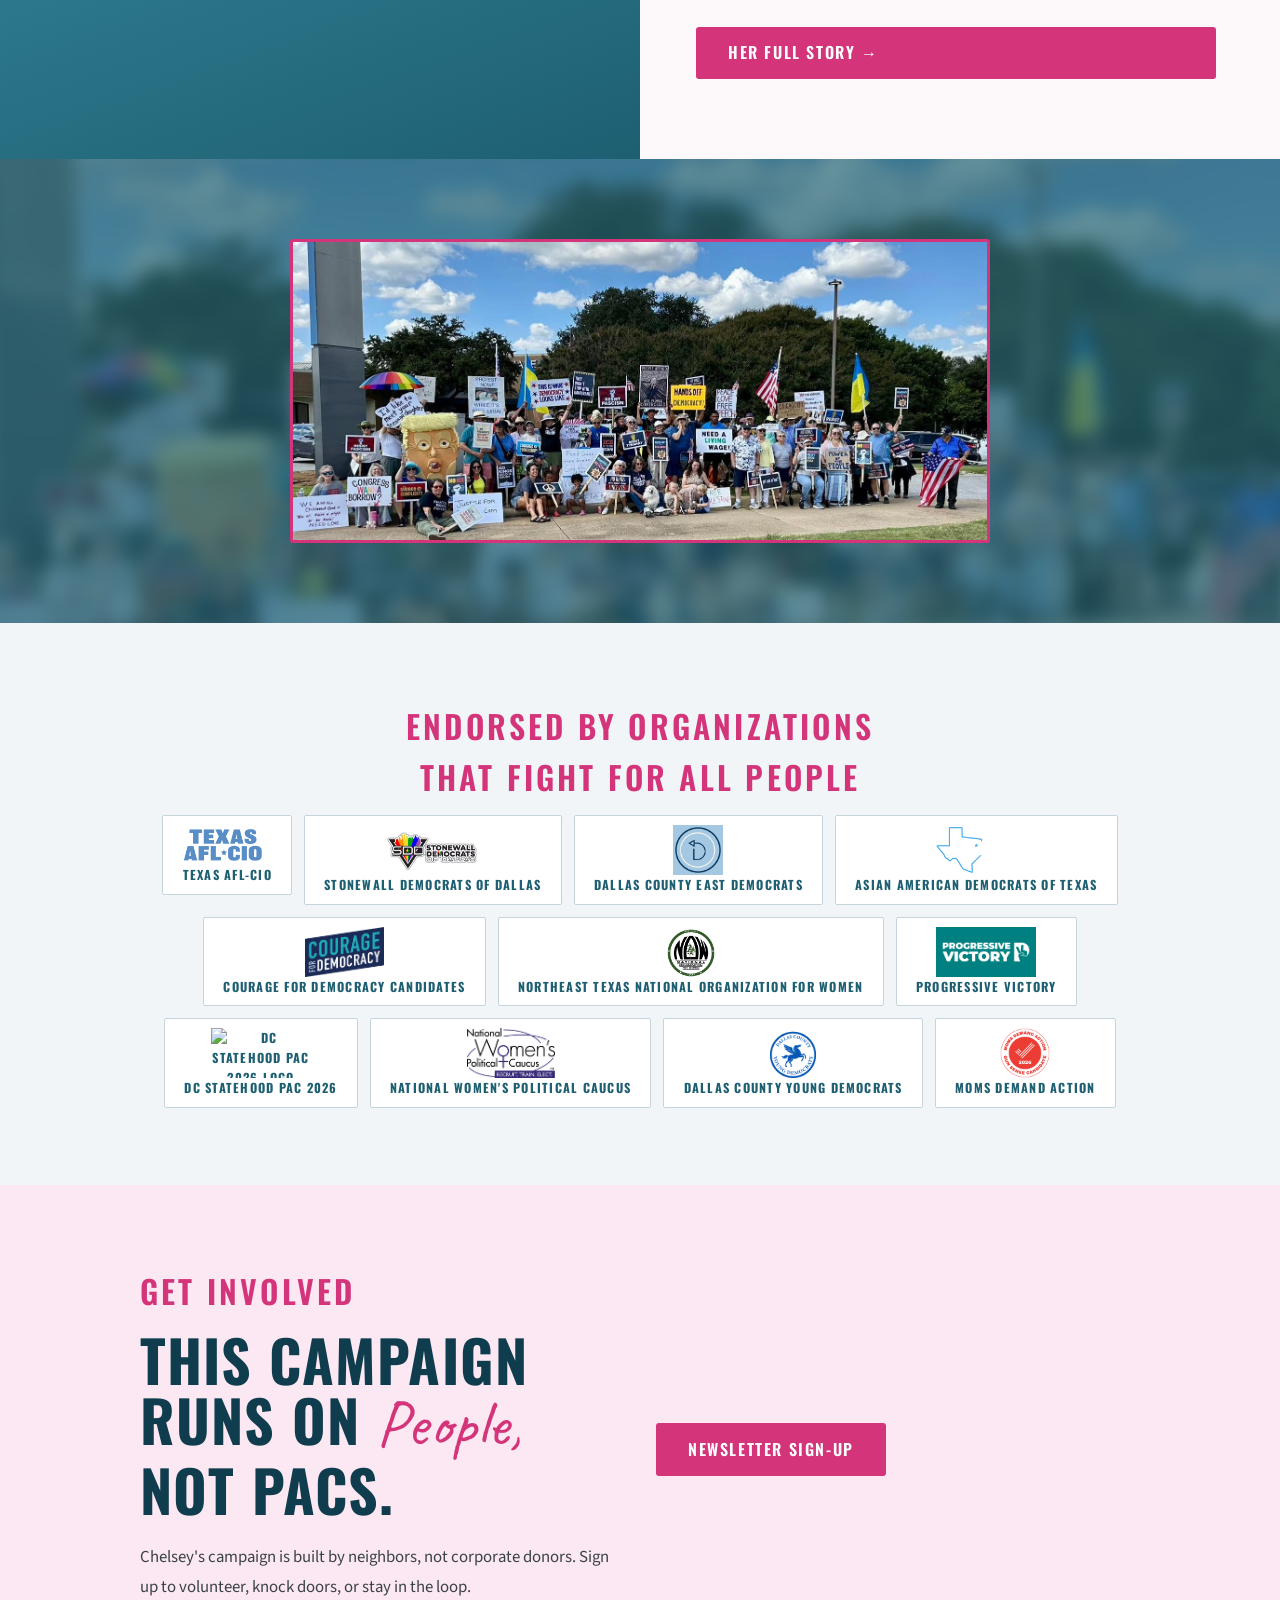
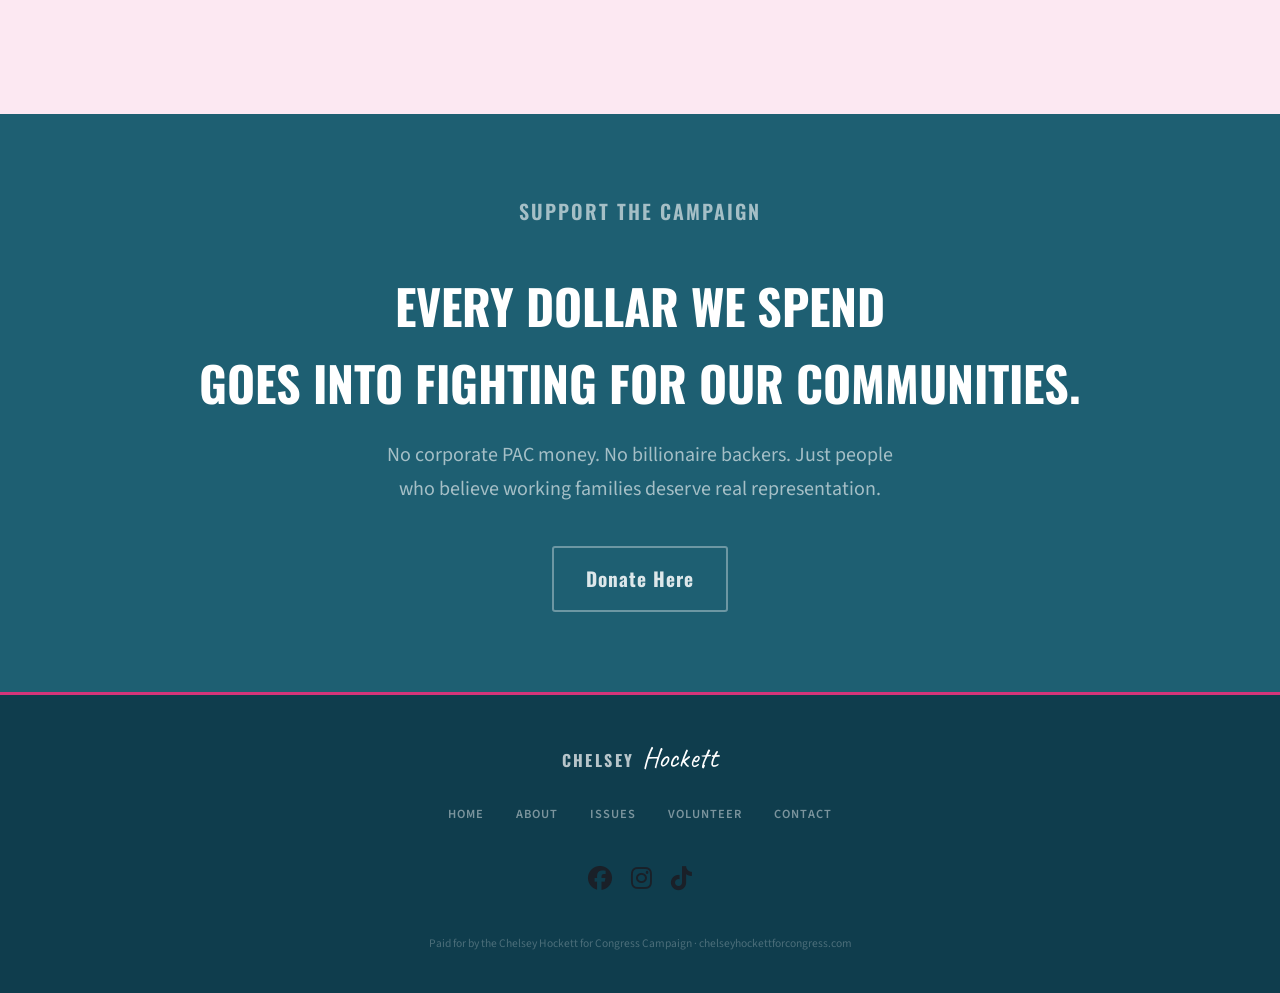
==== commit 67d90f2b: "removed nav link to blog and made updates to team blog function with login. added store page to link" ====
--- a/index.html
+++ b/index.html
@@ -43,9 +43,10 @@
       <li><a href="about.html">About</a></li>
       <li><a href="issues.html">Issues</a></li>
       <li><a href="index.html#endorsements">Endorsements</a></li>
-      <li><a href="blog.html">Blog</a></li>
+      <!--<li><a href="blog.html">Blog</a></li>-->
       <li><a href="volunteer.html">Volunteer</a></li>
-      <a href="https://secure.actblue.com/donate/chelseyhockettforcongress" class="nav-donate">Donate</a>
+      <li><a href="store.html">Store</a></li>
+      <li><a href="https://secure.actblue.com/donate/chelseyhockettforcongress" class="nav-donate">Donate</a>
       </li>
     </ul>
   </nav>
--- a/css/style.css
+++ b/css/style.css
@@ -2089,6 +2089,289 @@
     .upload-page { padding: 2.5rem 1.5rem 4rem; }
   }
 
+/* ---- Team login gate ---- */
+
+.upload-title-row {
+  display: flex;
+  align-items: center;
+  justify-content: space-between;
+  gap: 1rem;
+  margin-bottom: 0.8rem;
+}
+
+.upload-title-row h1 { margin-bottom: 0; }
+
+.team-login-btn {
+  font-family: 'Oswald', sans-serif;
+  font-size: 0.78rem;
+  font-weight: 600;
+  letter-spacing: 0.08em;
+  text-transform: uppercase;
+  color: var(--teal-dark);
+  background: var(--white);
+  border: 1px solid #c5d5dc;
+  padding: 0.5rem 0.9rem;
+  border-radius: 20px;
+  cursor: pointer;
+  white-space: nowrap;
+  transition: all 0.2s;
+}
+
+.team-login-btn:hover {
+  background: var(--pink);
+  border-color: var(--pink);
+  color: var(--white);
+}
+
+/* Composer and remove buttons are hidden until unlocked */
+.upload-composer { display: none; }
+body.unlocked .upload-composer { display: block; }
+
+.feed-post-meta .remove { display: none; }
+body.unlocked .feed-post-meta .remove { display: inline-block; }
+
+/* Login modal */
+.login-gate {
+  display: none;
+  position: fixed;
+  inset: 0;
+  background: rgba(15, 61, 77, 0.55);
+  align-items: center;
+  justify-content: center;
+  z-index: 300;
+}
+
+.login-gate.open { display: flex; }
+
+.login-gate-box {
+  background: var(--white);
+  border-radius: 4px;
+  border-top: 4px solid var(--pink);
+  padding: 2rem 2rem 1.5rem;
+  width: 100%;
+  max-width: 340px;
+  text-align: center;
+}
+
+.login-gate-box h3 {
+  font-family: 'Oswald', sans-serif;
+  font-weight: 700;
+  text-transform: uppercase;
+  letter-spacing: 0.04em;
+  color: var(--teal-deeper);
+  margin-bottom: 0.5rem;
+}
+
+.login-gate-box p {
+  font-size: 0.88rem;
+  color: var(--gray-mid);
+  margin-bottom: 1.1rem;
+}
+
+.login-gate-box input {
+  width: 100%;
+  padding: 0.7rem 0.85rem;
+  border: 1px solid #dde3e8;
+  border-radius: 3px;
+  font-family: 'Source Sans 3', sans-serif;
+  font-size: 0.95rem;
+  outline: none;
+  margin-bottom: 1rem;
+  box-sizing: border-box;
+}
+
+.login-gate-box input:focus { border-color: var(--teal); }
+
+.login-gate-actions {
+  display: flex;
+  gap: 0.6rem;
+}
+
+.login-gate-actions .btn-pink {
+  flex: 1;
+  padding: 0.7rem;
+  font-size: 0.85rem;
+}
+
+.login-gate-cancel {
+  flex: 1;
+  background: var(--white);
+  border: 1px solid #dde3e8;
+  border-radius: 3px;
+  font-family: 'Oswald', sans-serif;
+  font-size: 0.85rem;
+  font-weight: 600;
+  text-transform: uppercase;
+  letter-spacing: 0.05em;
+  color: var(--gray-mid);
+  cursor: pointer;
+}
+
+.login-gate-cancel:hover { color: var(--charcoal); }
+
+.login-gate-error {
+  display: none;
+  font-size: 0.8rem;
+  color: var(--pink);
+  margin-top: 0.8rem;
+  margin-bottom: 0;
+}  
+
+/* --- Store page layout (sticky footer) --- */
+body.store-page {
+  display: flex;
+  flex-direction: column;
+  min-height: 100vh;
+}
+
+.store-page hero {
+  display: block;
+  flex: 1 0 auto;
+  padding: 24px 32px;
+  max-width: 1100px;
+  margin: 0 auto;
+  width: 100%;
+  box-sizing: border-box;
+}
+
+.store-page footer {
+  flex-shrink: 0;
+}
+/* --- Brand row (logo + cart button) --- */
+.brand {
+  display: flex;
+  align-items: center;
+  gap: 12px;
+  margin-bottom: 8px;
+}
+
+.logo {
+  width: 44px;
+  height: 44px;
+  border-radius: 8px;
+  background: var(--teal-deeper);
+  color: var(--white);
+  display: flex;
+  align-items: center;
+  justify-content: center;
+  font-weight: 700;
+  flex-shrink: 0;
+}
+
+.cart {
+  background: var(--pink);
+  color: var(--white);
+  border: none;
+  padding: 10px 18px;
+  border-radius: 6px;
+  cursor: pointer;
+  font-weight: 600;
+  font-size: 14px;
+}
+
+.cart:hover {
+  background: var(--pink-bright);
+}
+
+.badge {
+  background: var(--white);
+  color: var(--pink);
+  border-radius: 50%;
+  padding: 2px 8px;
+  font-size: 12px;
+  margin-left: 6px;
+}
+
+/* --- Cart panel (sits above the product grid) --- */
+.cart-panel {
+  background: var(--white);
+  border: 1px solid #e5e5e5;
+  border-top: 3px solid var(--teal);
+  border-radius: 4px;
+  padding: 20px 24px;
+  margin: 20px 0 32px;
+}
+
+.cart-panel h3 {
+  margin-top: 0;
+  color: var(--teal-deeper);
+}
+
+#cartItems {
+  display: flex;
+  flex-direction: column;
+  gap: 8px;
+  min-height: 24px;
+  color: var(--gray-mid);
+  font-size: 14px;
+}
+
+.cart-panel button {
+  padding: 9px 18px;
+  border-radius: 6px;
+  border: none;
+  cursor: pointer;
+  font-weight: 600;
+  font-size: 14px;
+}
+
+#checkout {
+  background: var(--teal-deeper);
+  color: var(--white);
+}
+
+.secondary {
+  background: var(--gray-light);
+  color: var(--charcoal);
+}
+
+/* --- Product grid --- */
+.grid {
+  display: grid;
+  grid-template-columns: repeat(auto-fill, minmax(220px, 1fr));
+  gap: 20px;
+}
+
+.product-card {
+  background: var(--white);
+  border: 1px solid #e5e5e5;
+  border-top: 3px solid var(--pink);
+  border-radius: 4px;
+  overflow: hidden;
+  display: flex;
+  flex-direction: column;
+}
+
+.product-card img {
+  width: 100%;
+  aspect-ratio: 1 / 1;
+  object-fit: cover;
+}
+
+.product-card .product-info {
+  padding: 14px;
+  display: flex;
+  flex-direction: column;
+  gap: 6px;
+  flex: 1;
+}
+
+.product-card .product-price {
+  font-weight: 700;
+  color: var(--teal-deeper);
+}
+
+.product-card button {
+  margin-top: auto;
+  background: var(--teal-deeper);
+  color: var(--white);
+  border: none;
+  padding: 9px 14px;
+  border-radius: 6px;
+  cursor: pointer;
+  font-weight: 600;
+}
+
 /* MOBILE RESPONSIVE STYLES */
 
 /* Hamburger menu button - hidden on desktop */
